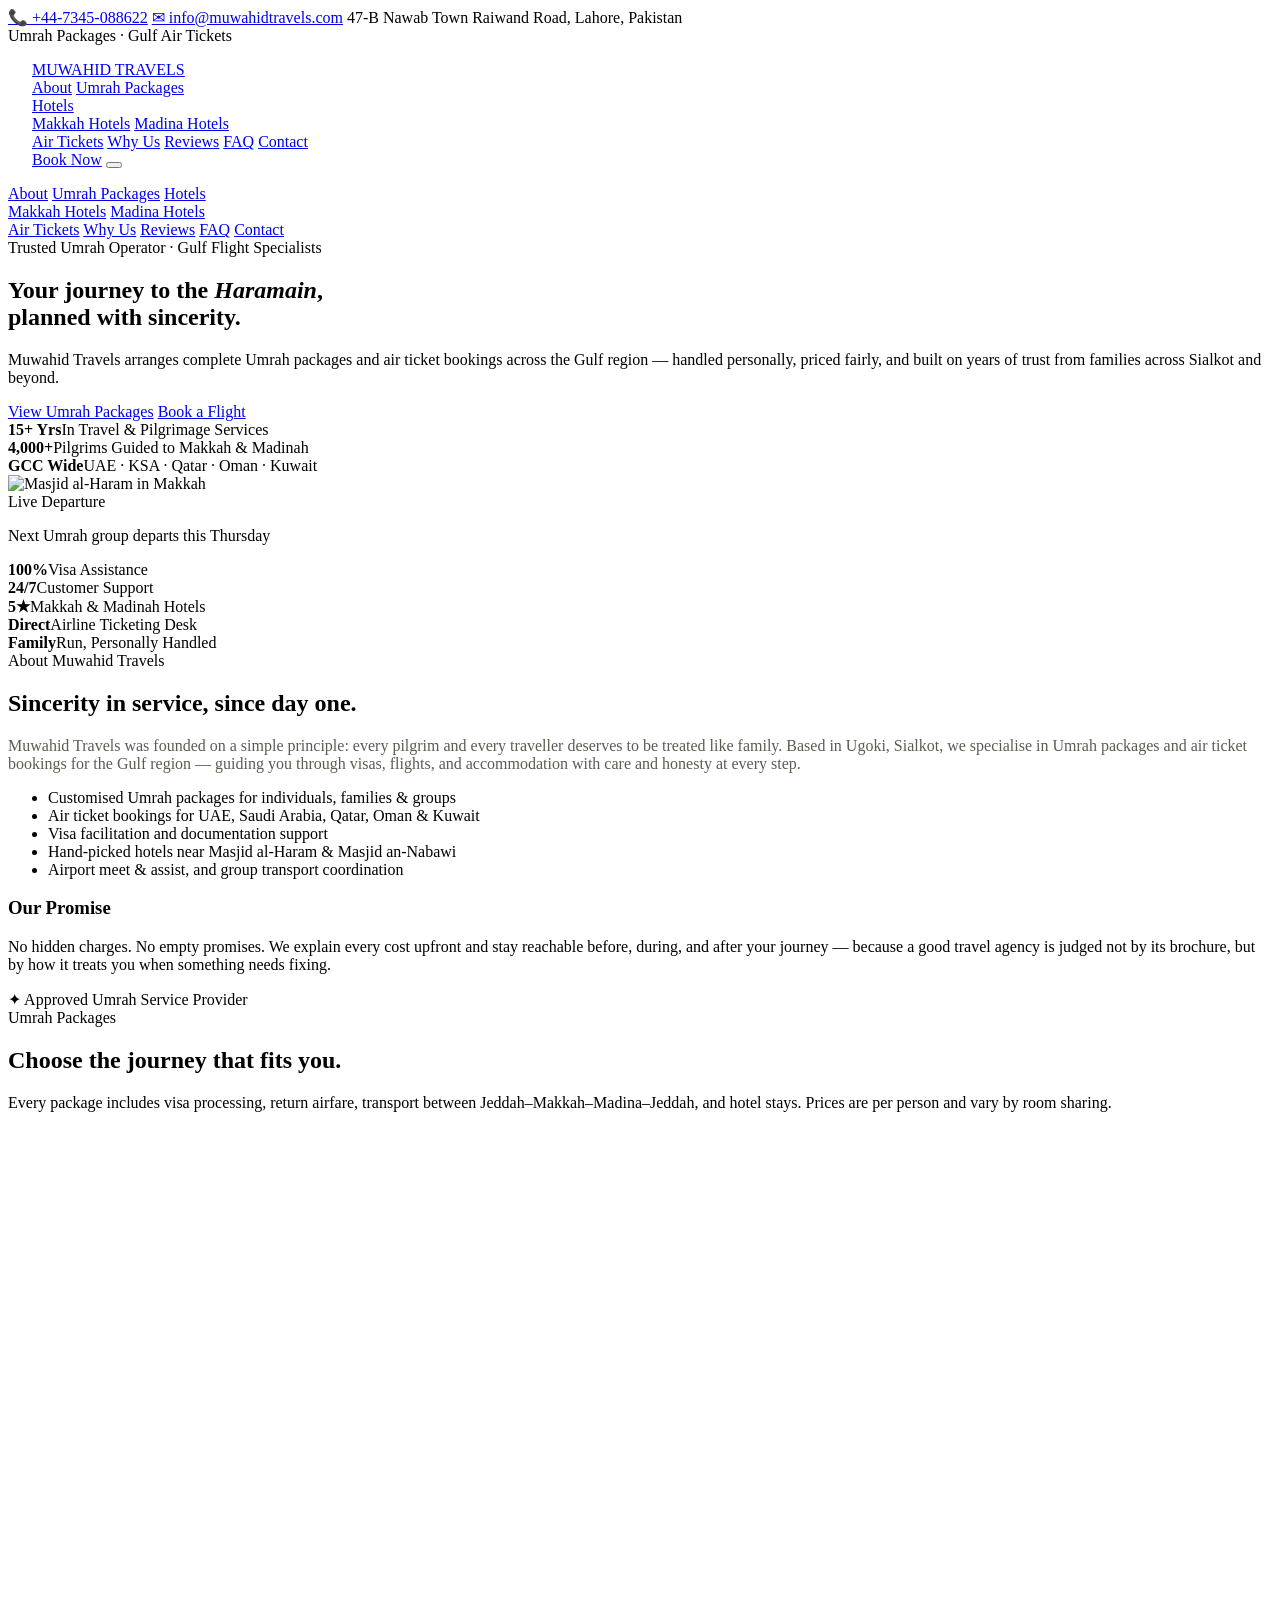
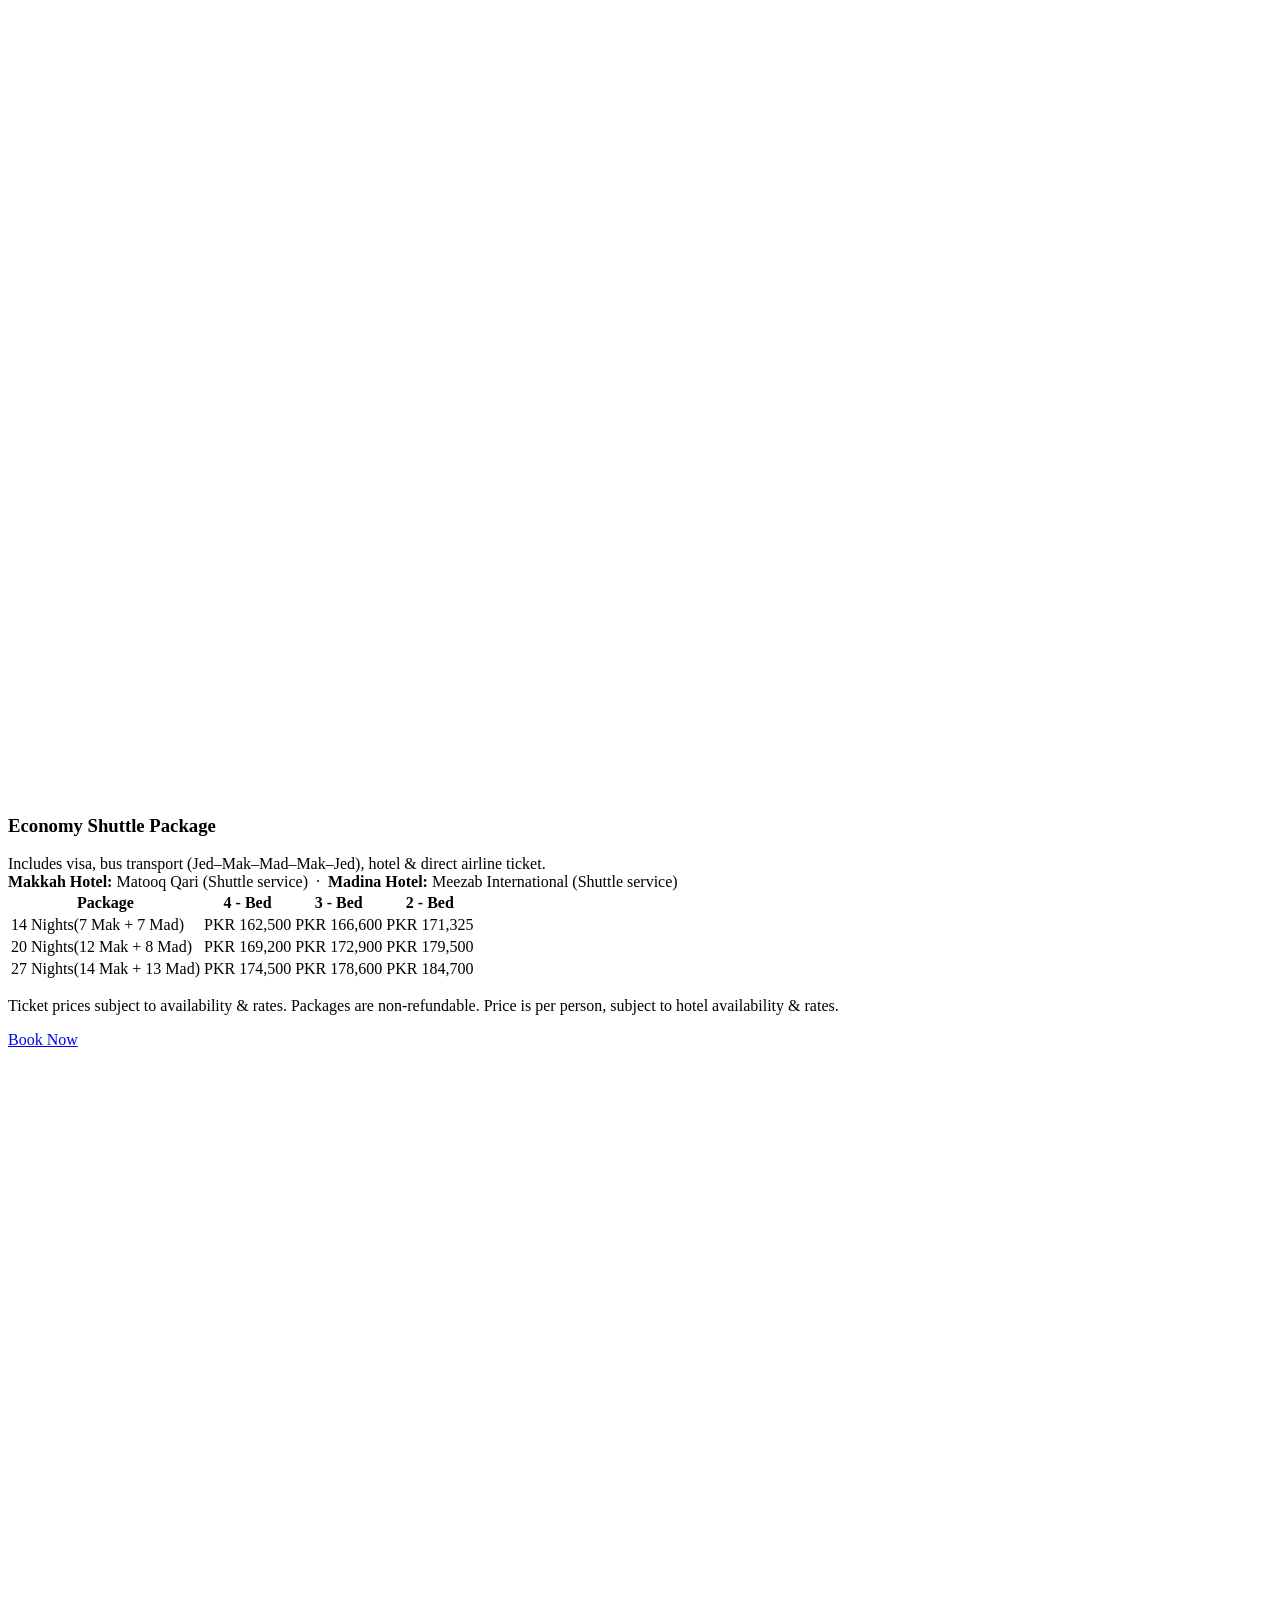
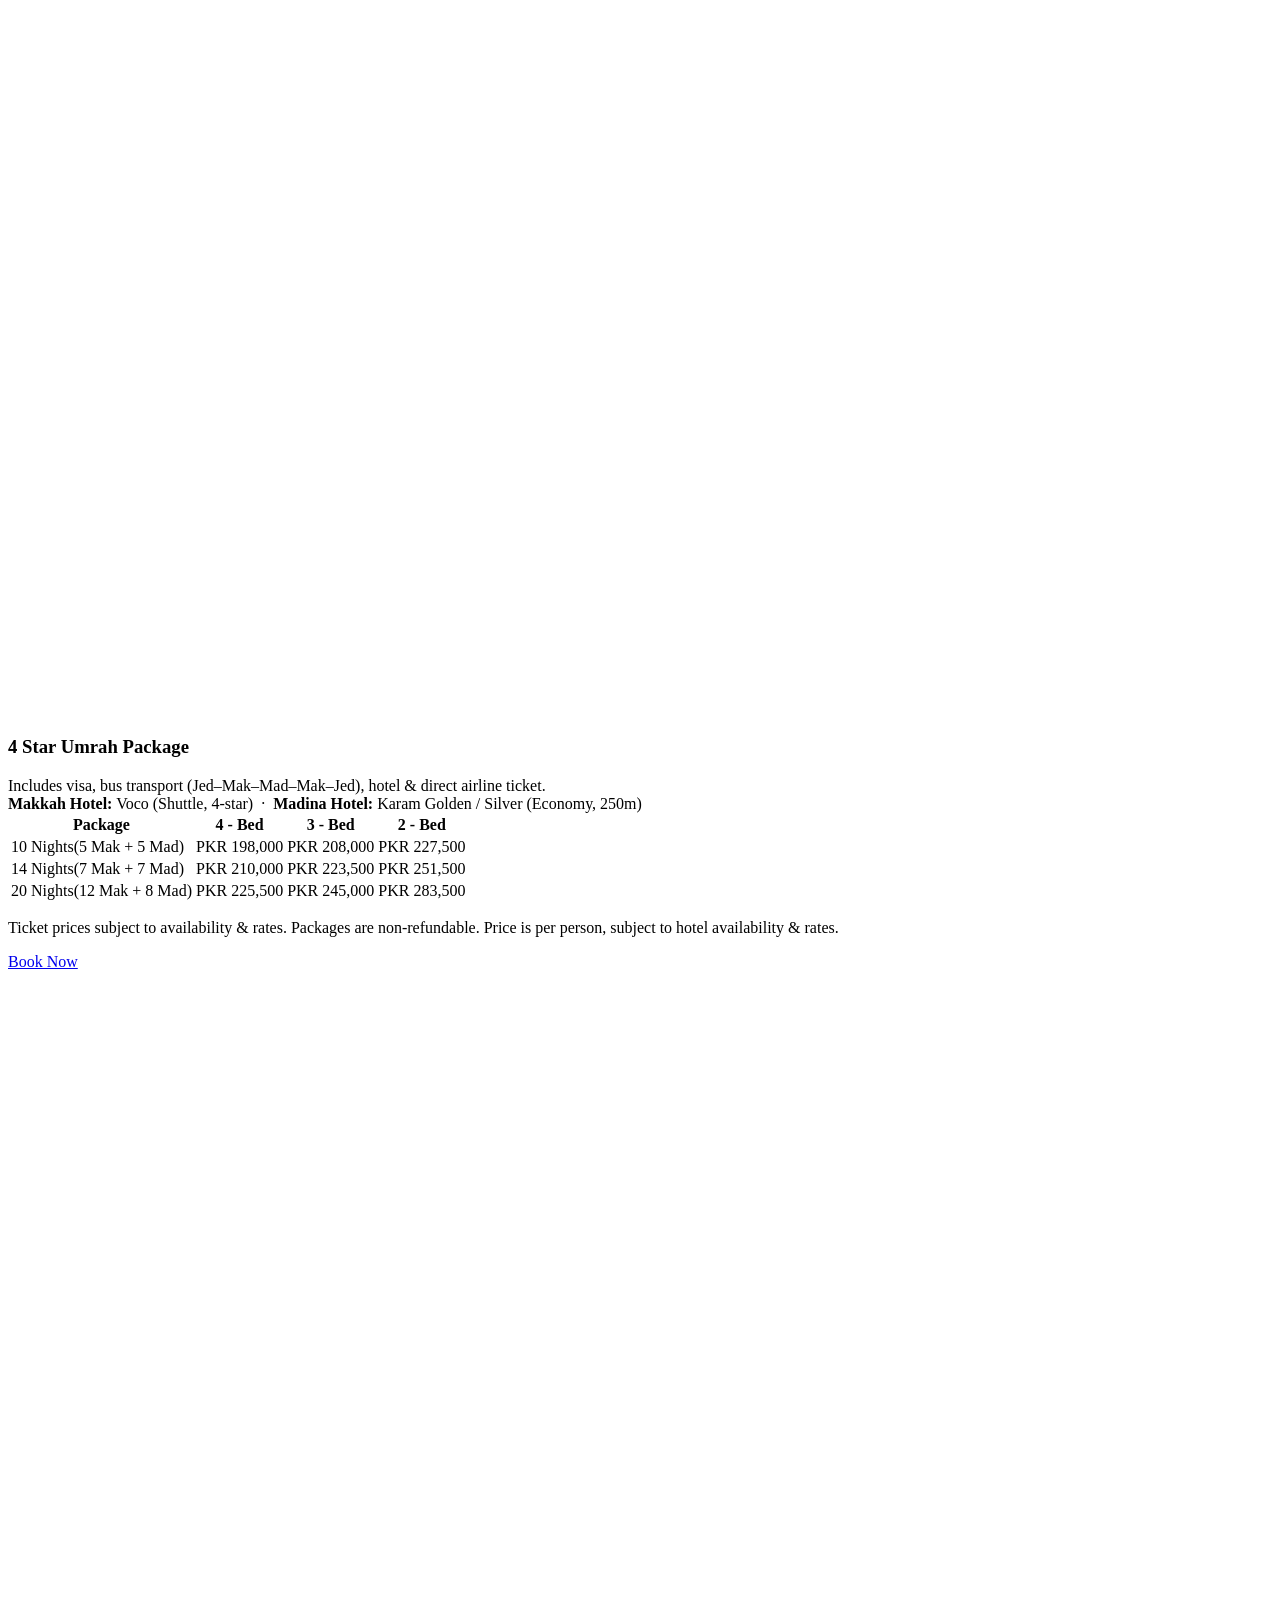
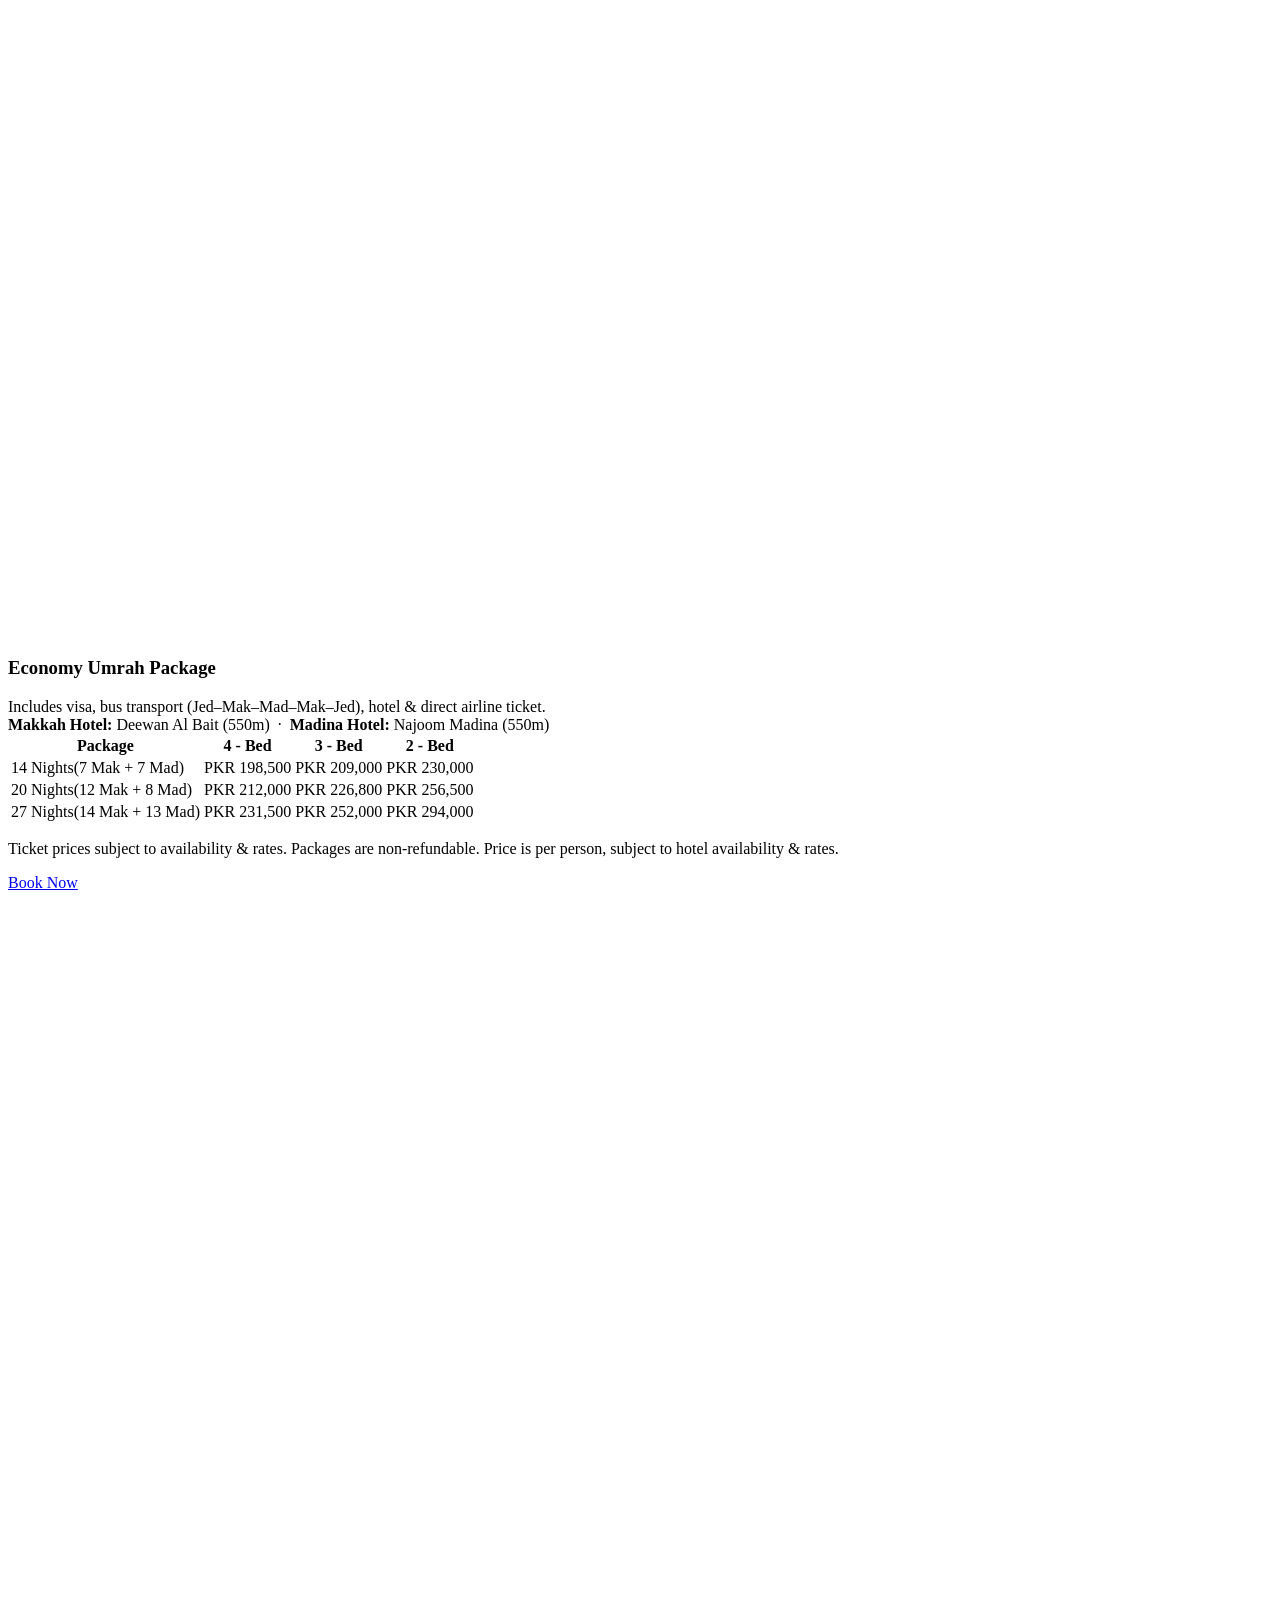
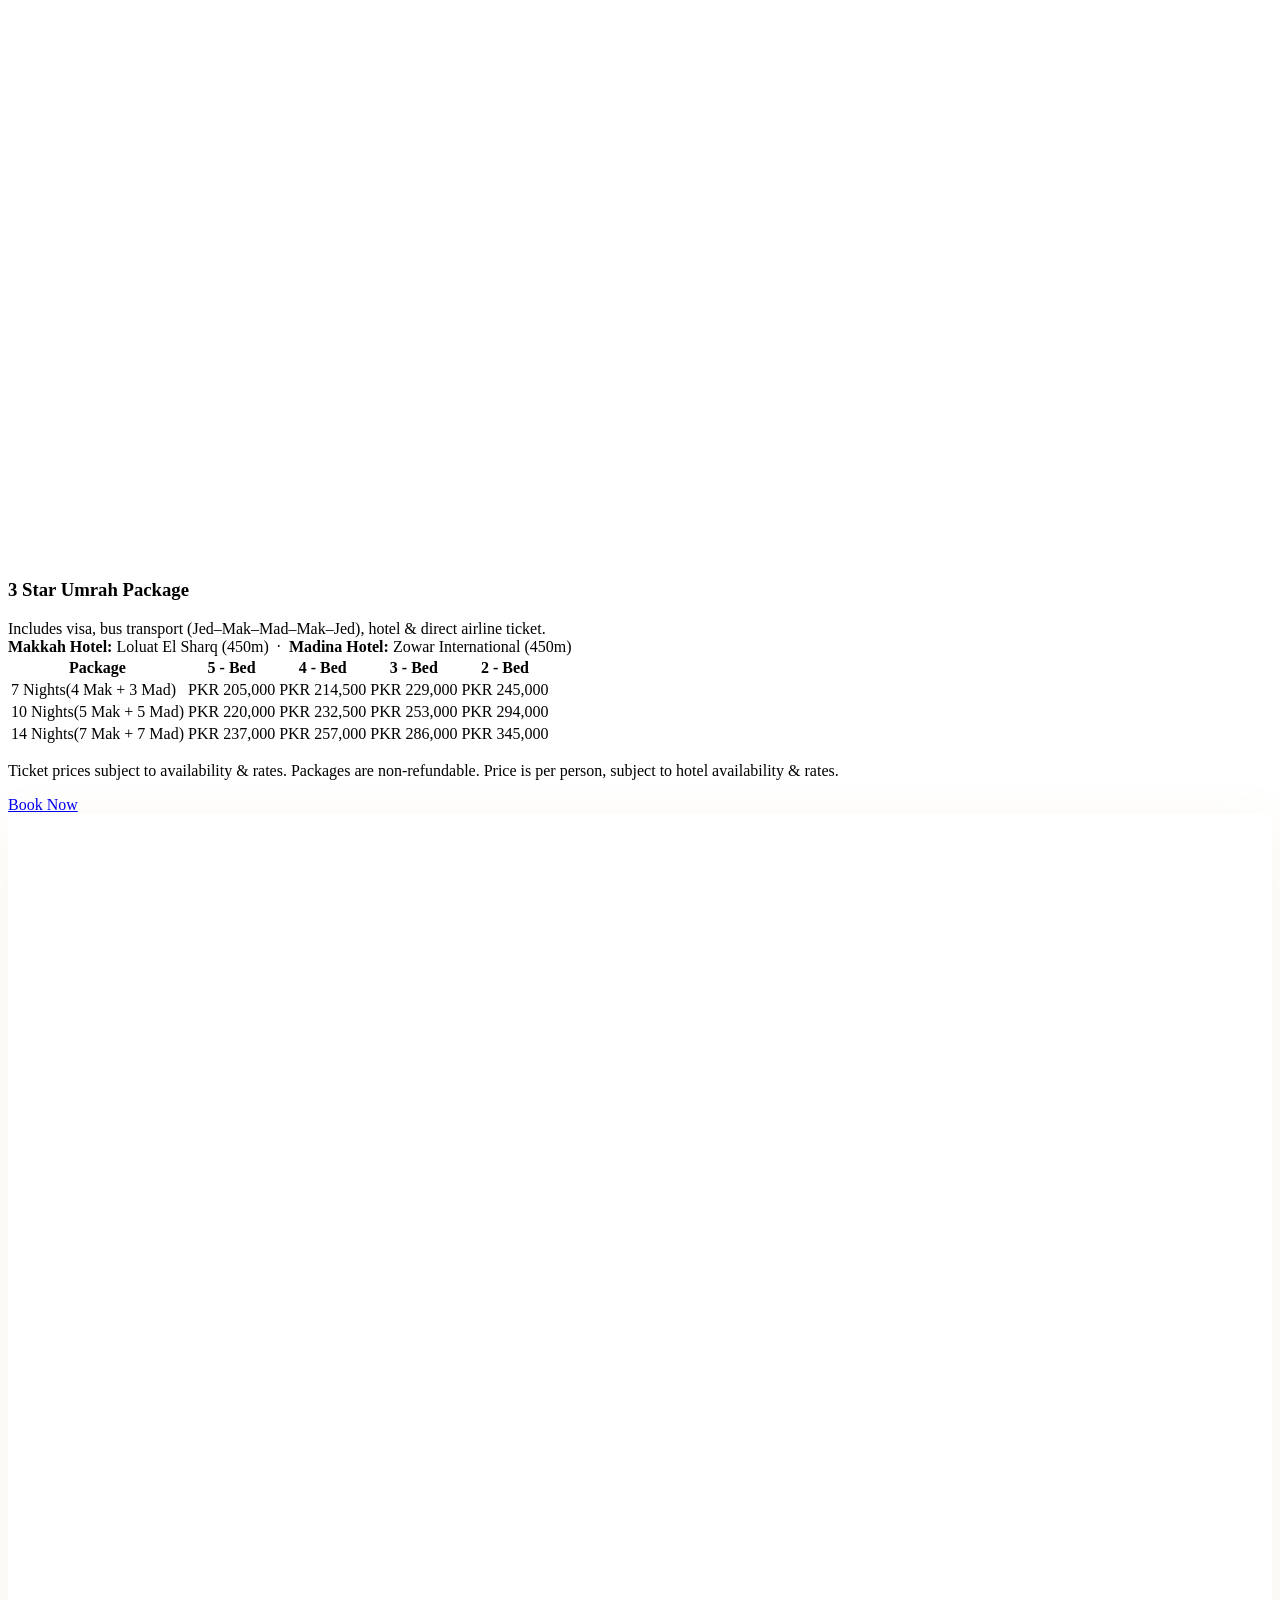
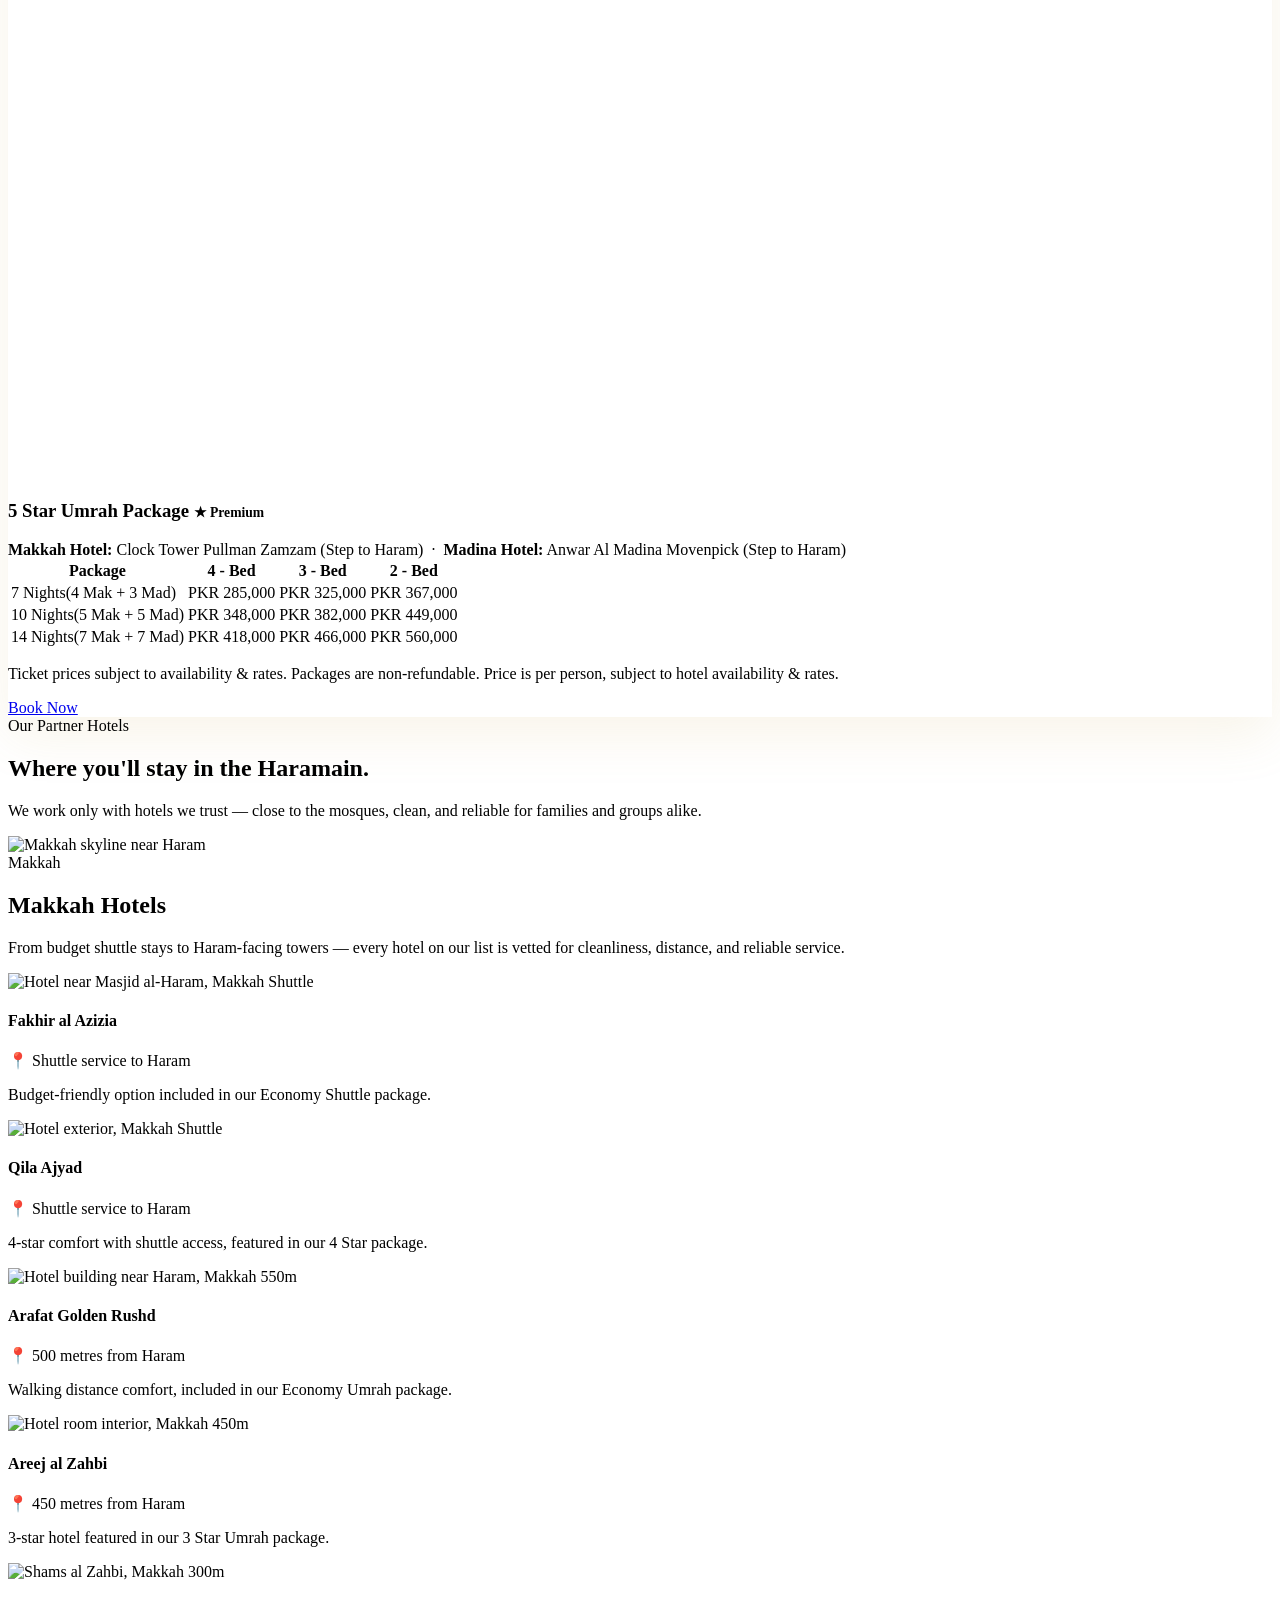
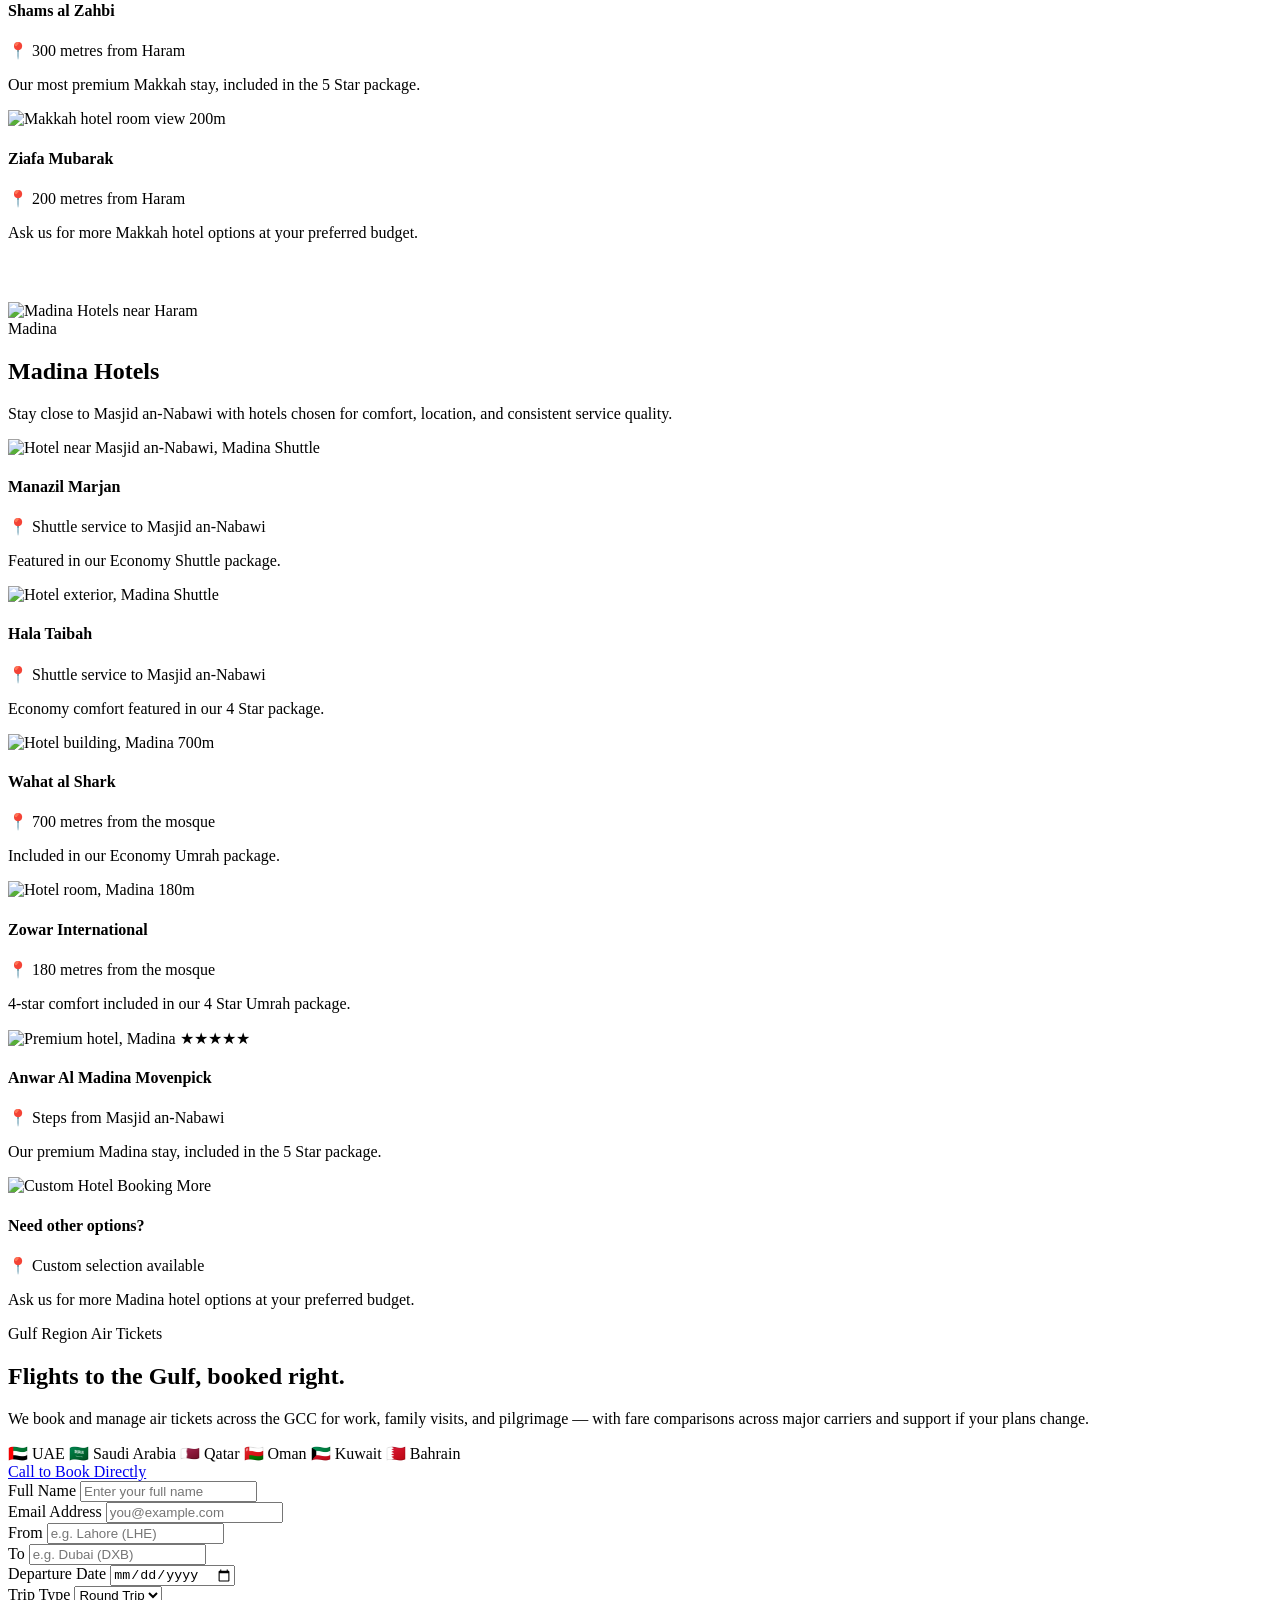
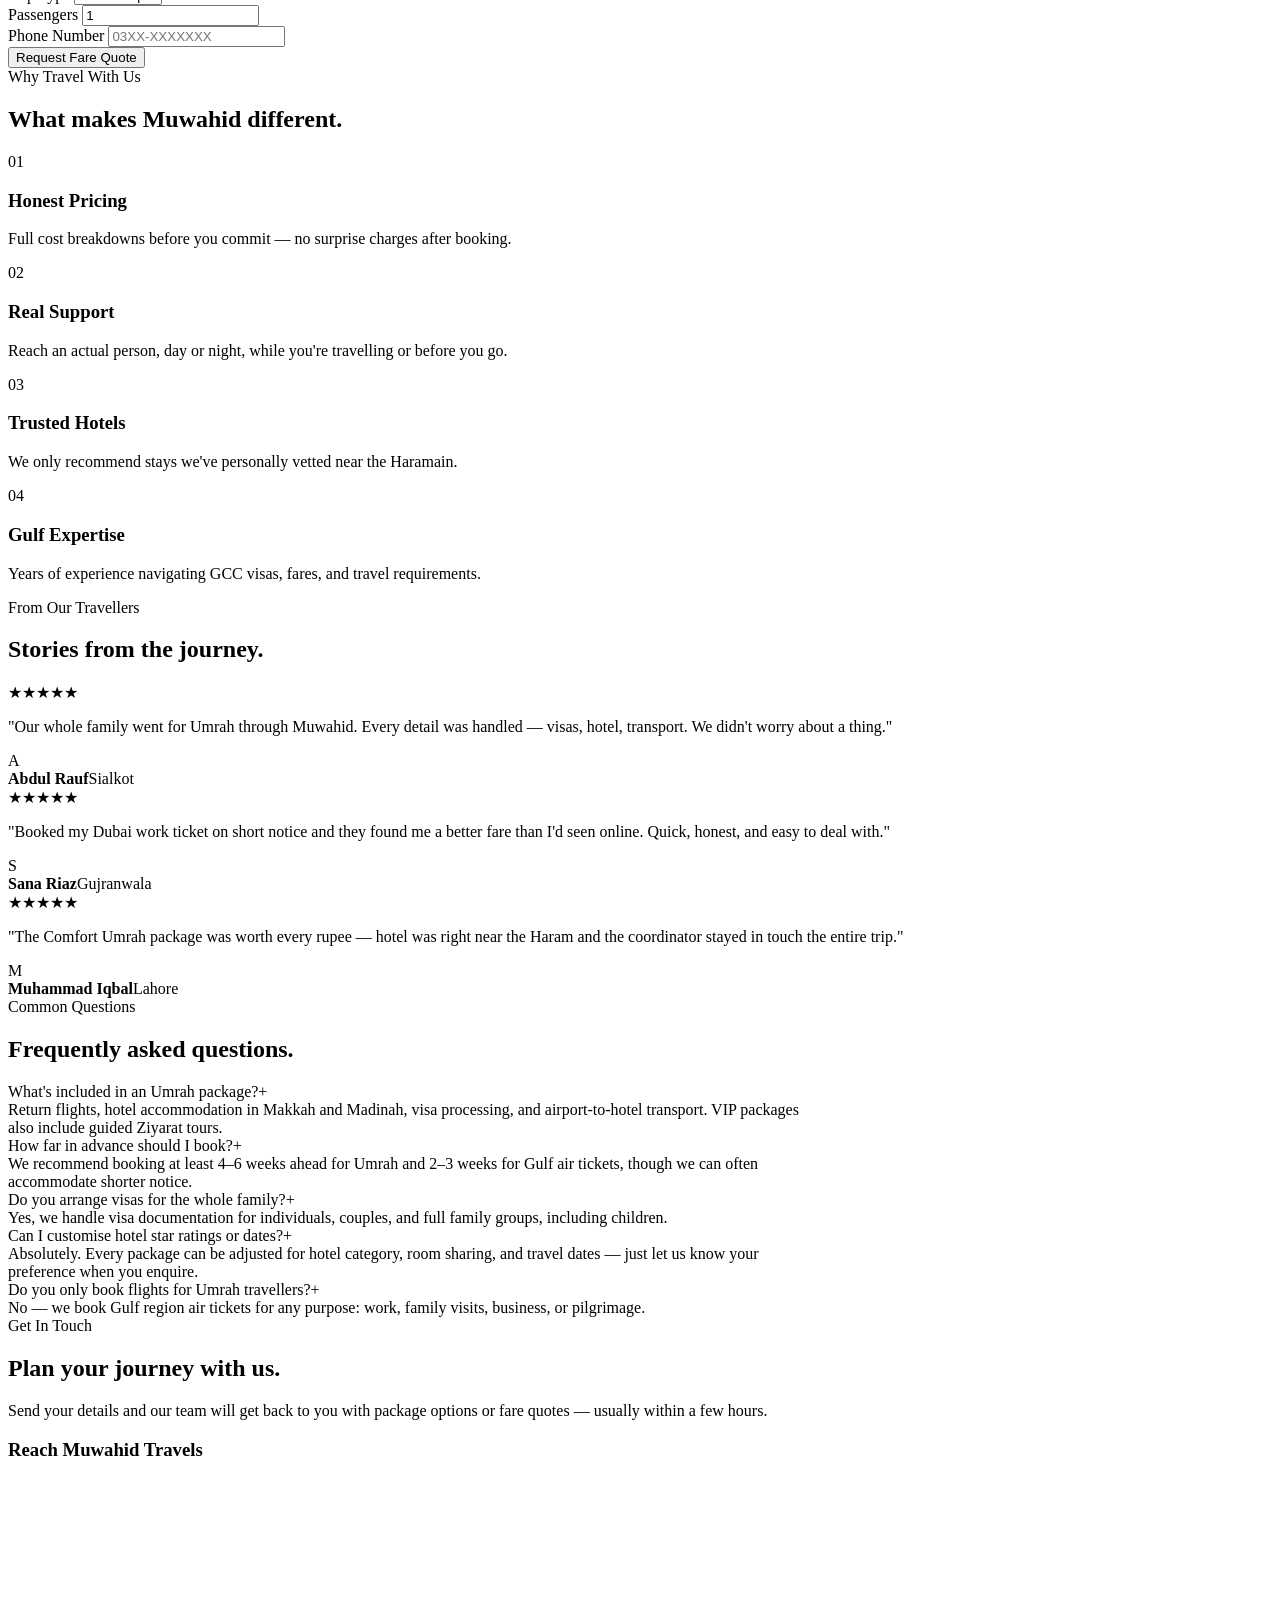
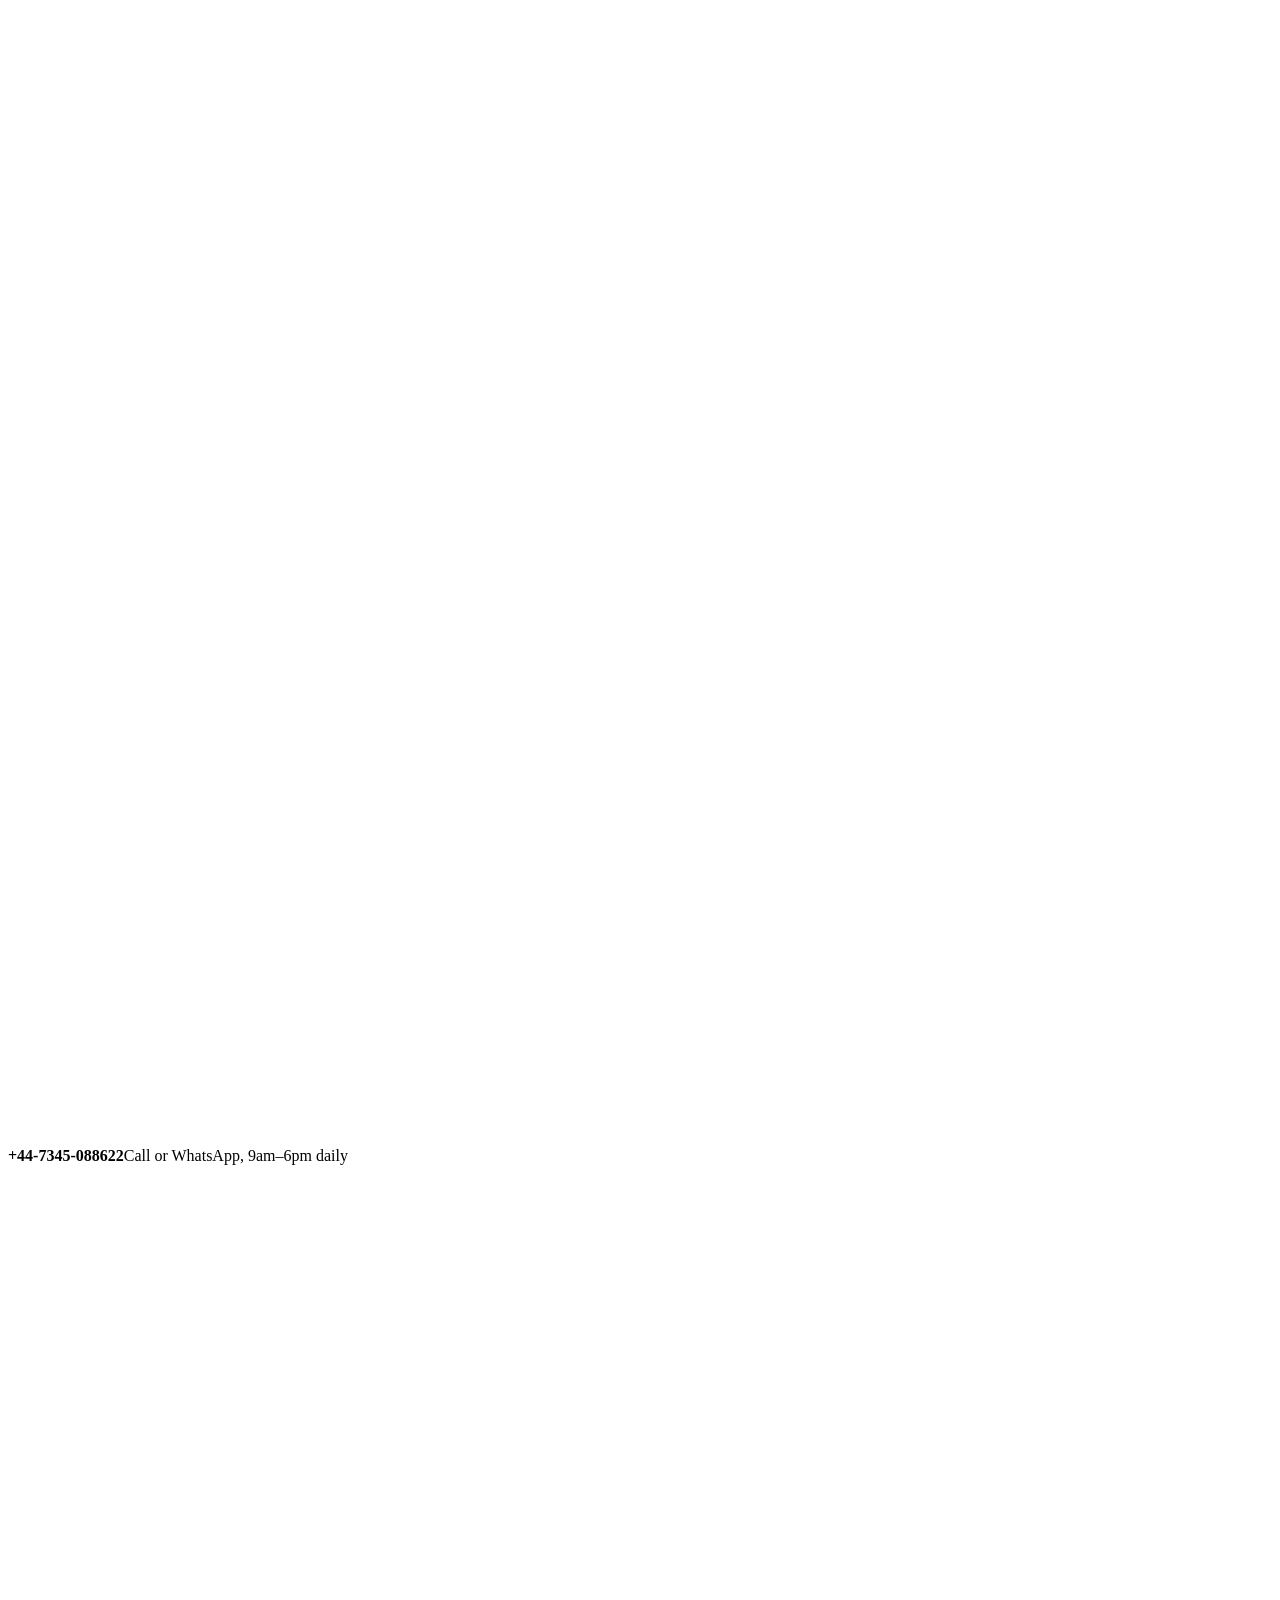
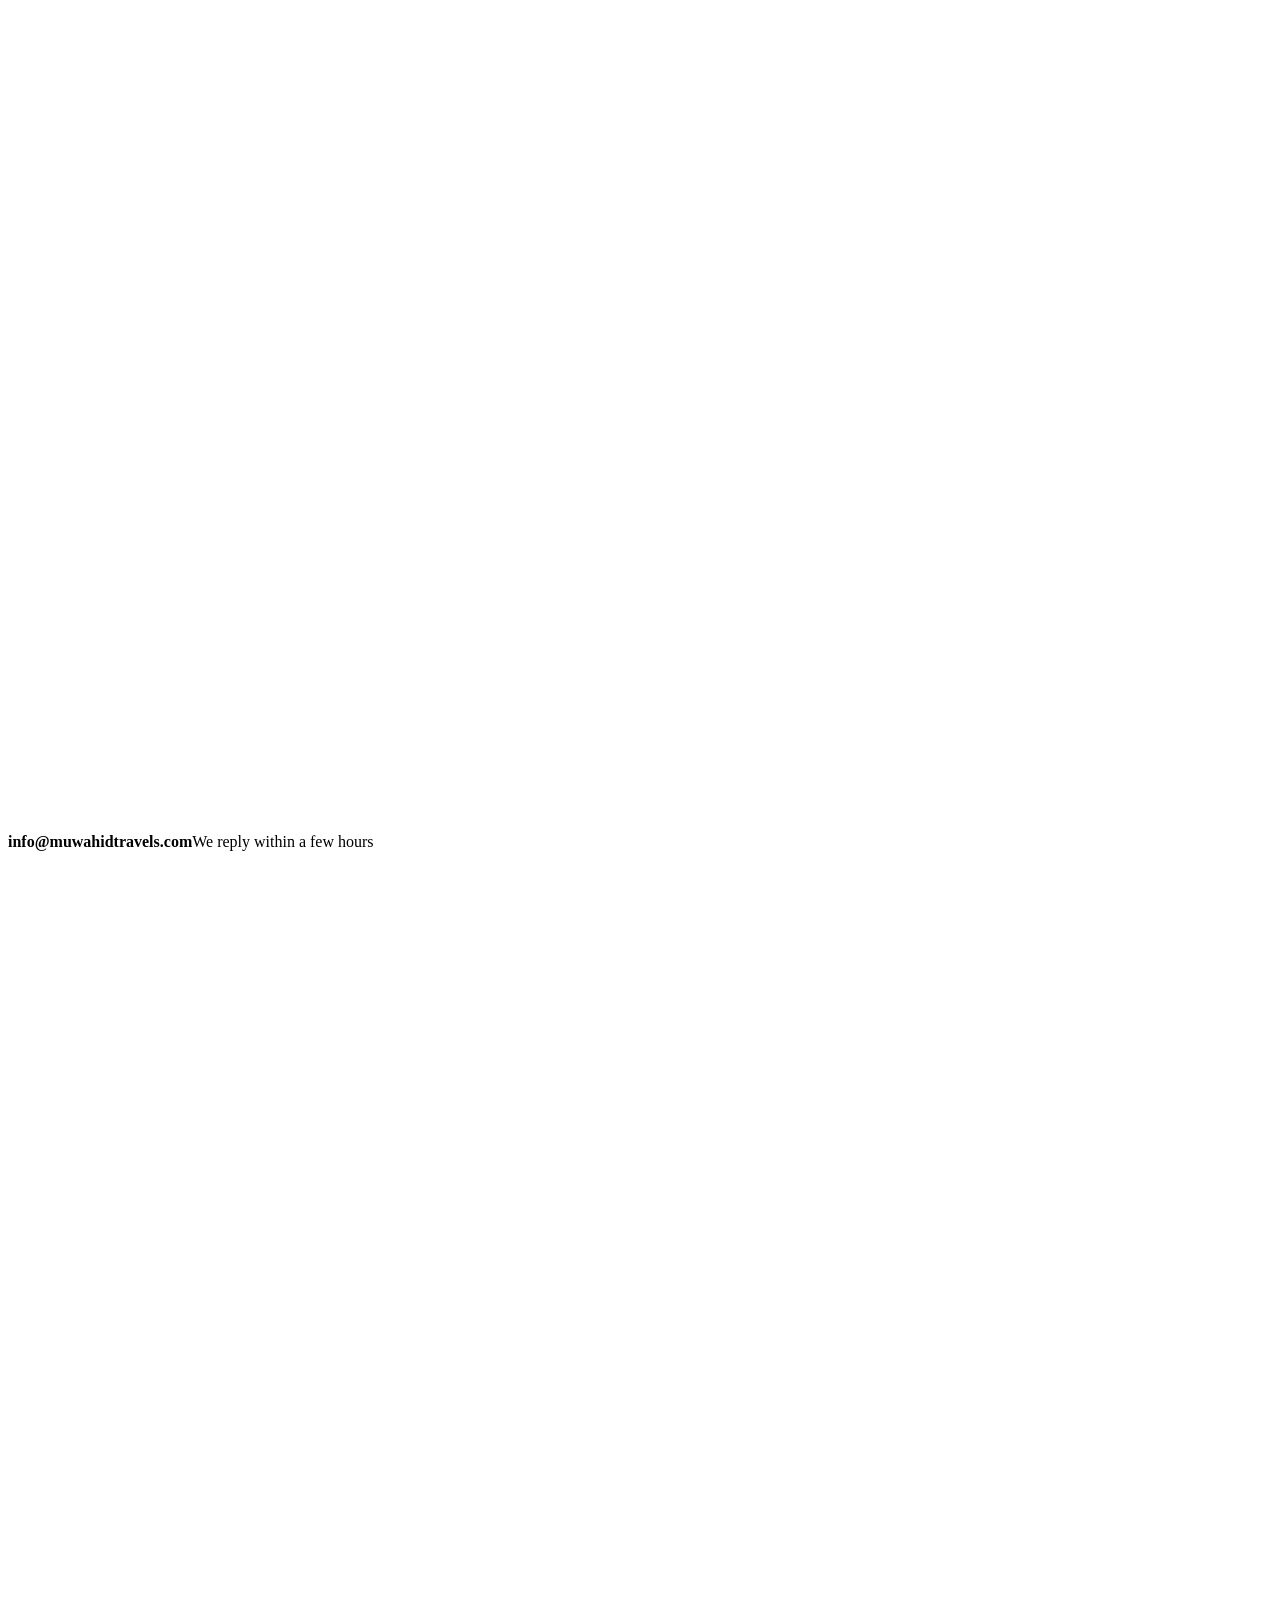
==== index.html @ 4012f439 "Add files via upload" ====
<!DOCTYPE html>
<html lang="en">
<head>
<meta charset="UTF-8">
<meta name="viewport" content="width=device-width, initial-scale=1.0">
<title>Muwahid Travels — Umrah Packages & Gulf Air Tickets</title>
<meta name="description" content="Muwahid Travels — trusted Umrah packages, Hajj guidance, and air ticket bookings for the Gulf region. Based in Sialkot, Pakistan.">
<link rel="preconnect" href="https://fonts.googleapis.com">
<link rel="preconnect" href="https://fonts.gstatic.com" crossorigin>
<link href="https://fonts.googleapis.com/css2?family=Cormorant+Garamond:ital,wght@0,500;0,600;0,700;1,500&family=Inter:wght@400;500;600;700;800&display=swap" rel="stylesheet">
<link rel="stylesheet" href="css/style.css">
</head>
<body>

<!-- TOP BAR -->
<div class="topbar">
  <div class="wrap">
    <div class="topbar-links">
      <a href="tel:+447345088622">📞 +44‑7345‑088622</a>
      <a href="mailto:info@muwahidtravels.com">✉ info@muwahidtravels.com</a>
      <span>47-B Nawab Town Raiwand Road, Lahore, Pakistan</span>
    </div>
    <div class="topbar-links">
      <span>Umrah Packages · Gulf Air Tickets</span>
    </div>
  </div>
</div>

<!-- NAV -->
<header class="main-nav">
  <div class="nav-inner wrap" style="padding:16px 24px;">
    <a href="#" class="logo">
      <span class="mark">MUWAHID <span>TRAVELS</span></span>
    </a>
    <nav class="links">
      <a href="#about">About</a>
      <a href="#packages">Umrah Packages</a>
      <div class="nav-item has-drop">
        <a href="#hotels">Hotels</a>
        <div class="dropdown">
          <a href="#makkah-hotels">Makkah Hotels</a>
          <a href="#madina-hotels">Madina Hotels</a>
        </div>
      </div>
      <a href="#flights">Air Tickets</a>
      <a href="#why">Why Us</a>
      <a href="#testimonials">Reviews</a>
      <a href="#faq">FAQ</a>
      <a href="#contact">Contact</a>
    </nav>
    <div class="nav-cta">
      <a href="#contact" class="btn btn-gold">Book Now</a>
      <button class="burger" id="burgerBtn" aria-label="Open menu">
        <span></span><span></span><span></span>
      </button>
    </div>
  </div>
  <div class="mobile-menu" id="mobileMenu">
    <a href="#about">About</a>
    <a href="#packages">Umrah Packages</a>
    <a href="#hotels">Hotels</a>
    <div class="mobile-submenu">
      <a href="#makkah-hotels">Makkah Hotels</a>
      <a href="#madina-hotels">Madina Hotels</a>
    </div>
    <a href="#flights">Air Tickets</a>
    <a href="#why">Why Us</a>
    <a href="#testimonials">Reviews</a>
    <a href="#faq">FAQ</a>
    <a href="#contact">Contact</a>
  </div>
</header>
<!-- HERO -->
<section class="hero">
  <div class="wrap hero-grid">
    <div>
      <div class="eyebrow">Trusted Umrah Operator · Gulf Flight Specialists</div>
      <h1>Your journey to the <em>Haramain</em>,<br>planned with sincerity.</h1>
      <p class="lead">Muwahid Travels arranges complete Umrah packages and air ticket bookings across the Gulf region —
        handled personally, priced fairly, and built on years of trust from families across Sialkot and beyond.</p>
      <div class="hero-ctas">
        <a href="#packages" class="btn btn-gold">View Umrah Packages</a>
        <a href="#flights" class="btn btn-outline">Book a Flight</a>
      </div>
      <div class="hero-stats">
        <div><b>15+ Yrs</b><span>In Travel & Pilgrimage Services</span></div>
        <div><b>4,000+</b><span>Pilgrims Guided to Makkah & Madinah</span></div>
        <div><b>GCC Wide</b><span>UAE · KSA · Qatar · Oman · Kuwait</span></div>
      </div>
    </div>
    <div class="arch-frame">
      <img src="https://i.pinimg.com/736x/b0/d7/b0/b0d7b0ae63e38e7570736267d782fa38.jpg?q=80&w=900&auto=format&fit=crop"
        alt="Masjid al-Haram in Makkah">
      <div class="arch-badge">
        <div class="eyebrow">Live Departure</div>
        <p>Next Umrah group departs this Thursday</p>
      </div>
    </div>
  </div>
</section>
<!-- TRUST STRIP -->
<div class="trust-strip">
  <div class="wrap">
    <div class="item"><b>100%</b><span>Visa Assistance</span></div>
    <div class="item"><b>24/7</b><span>Customer Support</span></div>
    <div class="item"><b>5★</b><span>Makkah & Madinah Hotels</span></div>
    <div class="item"><b>Direct</b><span>Airline Ticketing Desk</span></div>
    <div class="item"><b>Family</b><span>Run, Personally Handled</span></div>
  </div>
</div>


<!-- ABOUT -->
<section id="about">
  <div class="wrap about-grid">
    <div>
      <div class="eyebrow">About Muwahid Travels</div>
      <h2>Sincerity in service, since day one.</h2>
      <p style="margin-top:16px;color:#5c5c52;">Muwahid Travels was founded on a simple principle: every pilgrim and every traveller deserves to be treated like family. Based in Ugoki, Sialkot, we specialise in Umrah packages and air ticket bookings for the Gulf region — guiding you through visas, flights, and accommodation with care and honesty at every step.</p>
      <ul class="about-list">
        <li>Customised Umrah packages for individuals, families & groups</li>
        <li>Air ticket bookings for UAE, Saudi Arabia, Qatar, Oman & Kuwait</li>
        <li>Visa facilitation and documentation support</li>
        <li>Hand-picked hotels near Masjid al-Haram & Masjid an-Nabawi</li>
        <li>Airport meet & assist, and group transport coordination</li>
      </ul>
    </div>
    <div class="about-card">
      <h3>Our Promise</h3>
      <p>No hidden charges. No empty promises. We explain every cost upfront and stay reachable before, during, and after your journey — because a good travel agency is judged not by its brochure, but by how it treats you when something needs fixing.</p>
      <div class="license-tag">✦ Approved Umrah Service Provider</div>
    </div>
  </div>
</section>


<!-- PACKAGES -->
<section id="packages" class="section-alt">
  <div class="wrap">
    <div class="section-head">
      <div class="eyebrow">Umrah Packages</div>
      <h2>Choose the journey that fits you.</h2>
      <p>Every package includes visa processing, return airfare, transport between Jeddah–Makkah–Madina–Jeddah, and hotel stays. Prices are per person and vary by room sharing.</p>
    </div>

    <!-- Package 1 -->
    <div class="pkg-table-card">
      <div class="pkg-table-head">
        <div class="arch-icon"><svg viewBox="0 0 24 24" fill="none" stroke-width="1.6"><path d="M4 21V10a8 8 0 0116 0v11"/><path d="M4 21h16"/></svg></div>
        <div>
          <h3>Economy Shuttle Package</h3>
          <div class="hotel-line">Includes visa, bus transport (Jed–Mak–Mad–Mak–Jed), hotel & direct airline ticket.<br>
          <b>Makkah Hotel:</b> Matooq Qari (Shuttle service) &nbsp;·&nbsp; <b>Madina Hotel:</b> Meezab International (Shuttle service)</div>
        </div>
      </div>
      <div class="pkg-table-wrap">
        <table class="pkg-table">
          <thead>
            <tr><th>Package</th><th>4 - Bed</th><th>3 - Bed</th><th>2 - Bed</th></tr>
          </thead>
          <tbody>
            <tr><td>14 Nights<span class="nights-sub">(7 Mak + 7 Mad)</span></td><td>PKR 162,500</td><td>PKR 166,600</td><td>PKR 171,325</td></tr>
            <tr><td>20 Nights<span class="nights-sub">(12 Mak + 8 Mad)</span></td><td>PKR 169,200</td><td>PKR 172,900</td><td>PKR 179,500</td></tr>
            <tr><td>27 Nights<span class="nights-sub">(14 Mak + 13 Mad)</span></td><td>PKR 174,500</td><td>PKR 178,600</td><td>PKR 184,700</td></tr>
          </tbody>
        </table>
      </div>
      <div class="pkg-table-foot">
        <p class="note">Ticket prices subject to availability & rates. Packages are non-refundable. Price is per person, subject to hotel availability & rates.</p>
        <a href="#contact" class="btn btn-outline-dark">Book Now</a>
      </div>
    </div>

    <!-- Package 2 -->
    <div class="pkg-table-card">
      <div class="pkg-table-head">
        <div class="arch-icon"><svg viewBox="0 0 24 24" fill="none" stroke-width="1.6"><path d="M4 21V10a8 8 0 0116 0v11"/><path d="M4 21h16"/></svg></div>
        <div>
          <h3>4 Star Umrah Package</h3>
          <div class="hotel-line">Includes visa, bus transport (Jed–Mak–Mad–Mak–Jed), hotel & direct airline ticket.<br>
          <b>Makkah Hotel:</b> Voco (Shuttle, 4-star) &nbsp;·&nbsp; <b>Madina Hotel:</b> Karam Golden / Silver (Economy, 250m)</div>
        </div>
      </div>
      <div class="pkg-table-wrap">
        <table class="pkg-table">
          <thead>
            <tr><th>Package</th><th>4 - Bed</th><th>3 - Bed</th><th>2 - Bed</th></tr>
          </thead>
          <tbody>
            <tr><td>10 Nights<span class="nights-sub">(5 Mak + 5 Mad)</span></td><td>PKR 198,000</td><td>PKR 208,000</td><td>PKR 227,500</td></tr>
            <tr><td>14 Nights<span class="nights-sub">(7 Mak + 7 Mad)</span></td><td>PKR 210,000</td><td>PKR 223,500</td><td>PKR 251,500</td></tr>
            <tr><td>20 Nights<span class="nights-sub">(12 Mak + 8 Mad)</span></td><td>PKR 225,500</td><td>PKR 245,000</td><td>PKR 283,500</td></tr>
          </tbody>
        </table>
      </div>
      <div class="pkg-table-foot">
        <p class="note">Ticket prices subject to availability & rates. Packages are non-refundable. Price is per person, subject to hotel availability & rates.</p>
        <a href="#contact" class="btn btn-outline-dark">Book Now</a>
      </div>
    </div>

    <!-- Package 3 -->
    <div class="pkg-table-card">
      <div class="pkg-table-head">
        <div class="arch-icon"><svg viewBox="0 0 24 24" fill="none" stroke-width="1.6"><path d="M4 21V10a8 8 0 0116 0v11"/><path d="M4 21h16"/></svg></div>
        <div>
          <h3>Economy Umrah Package</h3>
          <div class="hotel-line">Includes visa, bus transport (Jed–Mak–Mad–Mak–Jed), hotel & direct airline ticket.<br>
          <b>Makkah Hotel:</b> Deewan Al Bait (550m) &nbsp;·&nbsp; <b>Madina Hotel:</b> Najoom Madina (550m)</div>
        </div>
      </div>
      <div class="pkg-table-wrap">
        <table class="pkg-table">
          <thead>
            <tr><th>Package</th><th>4 - Bed</th><th>3 - Bed</th><th>2 - Bed</th></tr>
          </thead>
          <tbody>
            <tr><td>14 Nights<span class="nights-sub">(7 Mak + 7 Mad)</span></td><td>PKR 198,500</td><td>PKR 209,000</td><td>PKR 230,000</td></tr>
            <tr><td>20 Nights<span class="nights-sub">(12 Mak + 8 Mad)</span></td><td>PKR 212,000</td><td>PKR 226,800</td><td>PKR 256,500</td></tr>
            <tr><td>27 Nights<span class="nights-sub">(14 Mak + 13 Mad)</span></td><td>PKR 231,500</td><td>PKR 252,000</td><td>PKR 294,000</td></tr>
          </tbody>
        </table>
      </div>
      <div class="pkg-table-foot">
        <p class="note">Ticket prices subject to availability & rates. Packages are non-refundable. Price is per person, subject to hotel availability & rates.</p>
        <a href="#contact" class="btn btn-outline-dark">Book Now</a>
      </div>
    </div>

    <!-- Package 4 -->
    <div class="pkg-table-card">
      <div class="pkg-table-head">
        <div class="arch-icon"><svg viewBox="0 0 24 24" fill="none" stroke-width="1.6"><path d="M4 21V10a8 8 0 0116 0v11"/><path d="M4 21h16"/></svg></div>
        <div>
          <h3>3 Star Umrah Package</h3>
          <div class="hotel-line">Includes visa, bus transport (Jed–Mak–Mad–Mak–Jed), hotel & direct airline ticket.<br>
          <b>Makkah Hotel:</b> Loluat El Sharq (450m) &nbsp;·&nbsp; <b>Madina Hotel:</b> Zowar International (450m)</div>
        </div>
      </div>
      <div class="pkg-table-wrap">
        <table class="pkg-table">
          <thead>
            <tr><th>Package</th><th>5 - Bed</th><th>4 - Bed</th><th>3 - Bed</th><th>2 - Bed</th></tr>
          </thead>
          <tbody>
            <tr><td>7 Nights<span class="nights-sub">(4 Mak + 3 Mad)</span></td><td>PKR 205,000</td><td>PKR 214,500</td><td>PKR 229,000</td><td>PKR 245,000</td></tr>
            <tr><td>10 Nights<span class="nights-sub">(5 Mak + 5 Mad)</span></td><td>PKR 220,000</td><td>PKR 232,500</td><td>PKR 253,000</td><td>PKR 294,000</td></tr>
            <tr><td>14 Nights<span class="nights-sub">(7 Mak + 7 Mad)</span></td><td>PKR 237,000</td><td>PKR 257,000</td><td>PKR 286,000</td><td>PKR 345,000</td></tr>
          </tbody>
        </table>
      </div>
      <div class="pkg-table-foot">
        <p class="note">Ticket prices subject to availability & rates. Packages are non-refundable. Price is per person, subject to hotel availability & rates.</p>
        <a href="#contact" class="btn btn-outline-dark">Book Now</a>
      </div>
    </div>

    <!-- Package 5 -->
    <div class="pkg-table-card" style="border-color:var(--gold); box-shadow:0 18px 50px rgba(201,162,75,0.12);">
      <div class="pkg-table-head">
        <div class="arch-icon" style="background:linear-gradient(160deg, var(--gold-soft), var(--gold));"><svg viewBox="0 0 24 24" fill="none" stroke-width="1.6" stroke="var(--ink)"><path d="M4 21V10a8 8 0 0116 0v11"/><path d="M4 21h16"/></svg></div>
        <div>
          <h3>5 Star Umrah Package <span style="color:var(--gold);font-size:0.85rem;">★ Premium</span></h3>
          <div class="hotel-line"><b>Makkah Hotel:</b> Clock Tower Pullman Zamzam (Step to Haram) &nbsp;·&nbsp; <b>Madina Hotel:</b> Anwar Al Madina Movenpick (Step to Haram)</div>
        </div>
      </div>
      <div class="pkg-table-wrap">
        <table class="pkg-table">
          <thead>
            <tr><th>Package</th><th>4 - Bed</th><th>3 - Bed</th><th>2 - Bed</th></tr>
          </thead>
          <tbody>
            <tr><td>7 Nights<span class="nights-sub">(4 Mak + 3 Mad)</span></td><td>PKR 285,000</td><td>PKR 325,000</td><td>PKR 367,000</td></tr>
            <tr><td>10 Nights<span class="nights-sub">(5 Mak + 5 Mad)</span></td><td>PKR 348,000</td><td>PKR 382,000</td><td>PKR 449,000</td></tr>
            <tr><td>14 Nights<span class="nights-sub">(7 Mak + 7 Mad)</span></td><td>PKR 418,000</td><td>PKR 466,000</td><td>PKR 560,000</td></tr>
          </tbody>
        </table>
      </div>
      <div class="pkg-table-foot">
        <p class="note">Ticket prices subject to availability & rates. Packages are non-refundable. Price is per person, subject to hotel availability & rates.</p>
        <a href="#contact" class="btn btn-gold">Book Now</a>
      </div>
    </div>

  </div>
</section>


<!-- HOTELS -->
<section id="hotels">
  <div class="wrap">
    <div class="section-head">
      <div class="eyebrow">Our Partner Hotels</div>
      <h2>Where you'll stay in the Haramain.</h2>
      <p>We work only with hotels we trust — close to the mosques, clean, and reliable for families and groups alike.
      </p>
    </div>

    <!-- MAKKAH HOTELS -->
    <div id="makkah-hotels">
      <div class="hotel-banner">
        <img
          src="https://images.unsplash.com/photo-1704104501136-8f35402af395?s=1024x1024&w=gi&k=20&c=IFkAY6PCIuOGqcsxANx4HYyUhl4MYjW9_Gxp0pYwn1U=?q=80&w=1400&auto=format&fit=crop"
          alt="Makkah skyline near Haram">
        <div class="hotel-banner-content">
          <div class="eyebrow">Makkah</div>
          <h2>Makkah Hotels</h2>
          <p>From budget shuttle stays to Haram-facing towers — every hotel on our list is vetted for cleanliness,
            distance, and reliable service.</p>
        </div>
      </div>
      <div class="hotel-grid" style="margin-bottom:60px;">
        <div class="hotel-card">
          <div class="img-wrap">
            <img src="https://images.pexels.com/photos/35155198/pexels-photo-35155198.jpeg"
              alt="Hotel near Masjid al-Haram, Makkah">
            <span class="stars-badge">Shuttle</span>
          </div>
          <div class="body">
            <h4>Fakhir al Azizia</h4>
            <div class="dist">📍 Shuttle service to Haram</div>
            <p>Budget-friendly option included in our Economy Shuttle package.</p>
          </div>
        </div>
        <div class="hotel-card">
          <div class="img-wrap">
            <img src="https://images.pexels.com/photos/32021575/pexels-photo-32021575.jpeg"
              alt="Hotel exterior, Makkah">
            <span class="stars-badge">Shuttle</span>
          </div>
          <div class="body">
            <h4>Qila Ajyad</h4>
            <div class="dist">📍 Shuttle service to Haram</div>
            <p>4-star comfort with shuttle access, featured in our 4 Star package.</p>
          </div>
        </div>
        <div class="hotel-card">
          <div class="img-wrap">
            <!--src="https://media.gettyimages.com/id/1161228692/photo/saudi-religion-islam-hajj-economy-luxury.jpg?q=80&w=700&auto=format&fit=crop"
              -->
            <img
              src="https://al-olyan-golden-hotel.hotels-mecca.com/data/Pics/OriginalPhoto/7859/785908/785908683/al-olyan-golden-hotel-mecca-pic-20.JPEG"
              alt="Hotel building near Haram, Makkah">
            <span class="stars-badge">550m</span>
          </div>
          <div class="body">
            <h4>Arafat Golden Rushd</h4>
            <div class="dist">📍 500 metres from Haram</div>
            <p>Walking distance comfort, included in our Economy Umrah package.</p>
          </div>
        </div>
        <div class="hotel-card">
          <div class="img-wrap">
            <img
              src="https://tse4.mm.bing.net/th/id/OIP.UocfbYn1RVXxPsK0TXBO7AHaJ4?cb=thfvnextfalcon2&pid=ImgDet&w=474&h=632&rs=1&o=7&rm=3"
              alt="Hotel room interior, Makkah">
            <span class="stars-badge">450m</span>
          </div>
          <div class="body">
            <h4>Areej al Zahbi</h4>
            <div class="dist">📍 450 metres from Haram</div>
            <p>3-star hotel featured in our 3 Star Umrah package.</p>
          </div>
        </div>
        <div class="hotel-card">
          <div class="img-wrap">
            <img
              src="https://tse1.mm.bing.net/th/id/OIP.6kKSkFqNb0YhH_iv7BFbKgHaJ4?cb=thfvnextfalcon2&rs=1&pid=ImgDetMain&o=7&rm=3"
              alt="Shams al Zahbi, Makkah">
            <span class="stars-badge">300m</span>
          </div>
          <div class="body">
            <h4>Shams al Zahbi</h4>
            <div class="dist">📍 300 metres from Haram</div>
            <p>Our most premium Makkah stay, included in the 5 Star package.</p>
          </div>
        </div>
        <div class="hotel-card">
          <div class="img-wrap">
            <img src="https://ak-d.tripcdn.com/images/0580712000cye2n0mB152_R_960_660_R5_D.jpg"
              alt="Makkah hotel room view">
            <span class="stars-badge">200m</span>
          </div>
          <div class="body">
            <h4>Ziafa Mubarak</h4>
            <div class="dist">📍 200 metres from Haram</div>
            <p>Ask us for more Makkah hotel options at your preferred budget.</p>
          </div>
        </div>
      </div>
    </div>

    <!-- MADINA HOTELS -->
    <div id="madina-hotels">
      <div class="hotel-banner">
        <img src="https://images.unsplash.com/photo-1646424857576-2a66db82a65c?q=80&w=1400&auto=format&fit=crop"
          alt="Madina Hotels near Haram">
        <div class="hotel-banner-content">
          <div class="eyebrow">Madina</div>
          <h2>Madina Hotels</h2>
          <p>Stay close to Masjid an-Nabawi with hotels chosen for comfort, location, and consistent service quality.
          </p>
        </div>
      </div>
      <div class="hotel-grid">
        <div class="hotel-card">
          <div class="img-wrap">
            <img src="https://pix8.agoda.net/hotelImages/55421766/0/0489fbfeea194c44868d3d6cdd3c62ac.jpg?ce=0&s=1024x"
              alt="Hotel near Masjid an-Nabawi, Madina">
            <span class="stars-badge">Shuttle</span>
          </div>
          <div class="body">
            <h4>Manazil Marjan</h4>
            <div class="dist">📍 Shuttle service to Masjid an-Nabawi</div>
            <p>Featured in our Economy Shuttle package.</p>
          </div>
        </div>
        <div class="hotel-card">
          <div class="img-wrap">
            <img
              src="https://ik.imagekit.io/tvlk/apr-asset/TzEv3ZUmG4-4Dz22hvmO9NUDzw1DGCIdWl4oPtKumOg=/lodging/125000000/124770000/124769400/124769383/e0de6510_z.jpg?_src=imagekit&tr=dpr-2,c-at_max,h-360,q-80,w-640"
              alt="Hotel exterior, Madina">
            <span class="stars-badge">Shuttle</span>
          </div>
          <div class="body">
            <h4>Hala Taibah</h4>
            <div class="dist">📍 Shuttle service to Masjid an-Nabawi</div>
            <p>Economy comfort featured in our 4 Star package.</p>
          </div>
        </div>
        <div class="hotel-card">
          <div class="img-wrap">
            <img
              src="https://ik.imagekit.io/tvlk/apr-asset/TzEv3ZUmG4-4Dz22hvmO9NUDzw1DGCIdWl4oPtKumOg=/lodging/125000000/124810000/124808200/124808169/3e43085e_z.jpg?_src=imagekit&tr=dpr-2,c-at_max,h-360,q-80,w-640"
              alt="Hotel building, Madina">
            <span class="stars-badge">700m</span>
          </div>
          <div class="body">
            <h4>Wahat al Shark</h4>
            <div class="dist">📍 700 metres from the mosque</div>
            <p>Included in our Economy Umrah package.</p>
          </div>
        </div>
        <div class="hotel-card">
          <div class="img-wrap">
            <img src="https://dynamic-media-cdn.tripadvisor.com/media/photo-o/2d/cb/86/bf/caption.jpg?w=1400&h=-1&s=1"
              alt="Hotel room, Madina">
            <span class="stars-badge">180m</span>
          </div>
          <div class="body">
            <h4>Zowar International</h4>
            <div class="dist">📍 180 metres from the mosque</div>
            <p>4-star comfort included in our 4 Star Umrah package.</p>
          </div>
        </div>
        <div class="hotel-card">
          <div class="img-wrap">
            <img src="https://www.ahstatic.com/photos/b4m6_ho_00_p_2048x1536.jpg" alt="Premium hotel, Madina">
            <span class="stars-badge">★★★★★</span>
          </div>
          <div class="body">
            <h4>Anwar Al Madina Movenpick</h4>
            <div class="dist">📍 Steps from Masjid an-Nabawi</div>
            <p>Our premium Madina stay, included in the 5 Star package.</p>
          </div>
        </div>
        <div class="hotel-card">
          <div class="img-wrap">
            <img src="https://images.pexels.com/photos/4321694/pexels-photo-4321694.jpeg" alt="Custom Hotel Booking">
            <span class="stars-badge">More</span>
          </div>
          <div class="body">
            <h4>Need other options?</h4>
            <div class="dist">📍 Custom selection available</div>
            <p>Ask us for more Madina hotel options at your preferred budget.</p>
          </div>
        </div>
      </div>
    </div>

  </div>
</section>
<!-- FLIGHTS -->
<!-- <section id="flights">
  <div class="wrap">
    <div class="flight-section">
      <div>
        <div class="eyebrow">Gulf Region Air Tickets</div>
        <h2>Flights to the Gulf, booked right.</h2>
        <p>We book and manage air tickets across the GCC for work, family visits, and pilgrimage — with fare comparisons
          across major carriers and support if your plans change.</p>
        <div class="gulf-tags">
          <span>🇦🇪 UAE</span>
          <span>🇸🇦 Saudi Arabia</span>
          <span>🇶🇦 Qatar</span>
          <span>🇴🇲 Oman</span>
          <span>🇰🇼 Kuwait</span>
          <span>🇧🇭 Bahrain</span>
        </div>
        <a href="tel:+447345088622" class="btn btn-outline">Call to Book Directly</a>
      </div>
      <form class="flight-form" id="flightForm">
        <input type="hidden" name="access_key" value="a00a007a-9914-4d39-bdef-1f34a166316b">
        <input type="hidden" name="subject" value="New Flight Quote Request — Muwahid Travels">
        <input type="hidden" name="from_name" value="Muwahid Travels Website">
        <div class="row">
          <div class="field">
            <label>From</label>
            <input type="text" name="From" placeholder="e.g. Lahore (LHE)" required>
          </div>
          <div class="field">
            <label>To</label>
            <input type="text" name="To" placeholder="e.g. Dubai (DXB)" required>
          </div>
        </div>
        <div class="row">
          <div class="field">
            <label>Departure Date</label>
            <input type="date" name="Departure_Date" required>
          </div>
          <div class="field">
            <label>Trip Type</label>
            <select name="Trip_Type">
              <option>One Way</option>
              <option selected>Round Trip</option>
            </select>
          </div>
        </div>
        <div class="row">
          <div class="field">
            <label>Passengers</label>
            <input type="number" name="Passengers" min="1" value="1" required>
          </div>
          <div class="field">
            <label>Your Phone</label>
            <input type="tel" name="Phone" placeholder="03XX-XXXXXXX" required>
          </div>
        </div>
        <button type="submit" class="btn btn-gold">Request Fare Quote</button>
      </form>
    </div>
  </div>
</section> -->

<section id="flights">
  <div class="wrap">
    <div class="flight-section">

      <div>
        <div class="eyebrow">Gulf Region Air Tickets</div>

        <h2>Flights to the Gulf, booked right.</h2>

        <p>
          We book and manage air tickets across the GCC for work,
          family visits, and pilgrimage — with fare comparisons
          across major carriers and support if your plans change.
        </p>

        <div class="gulf-tags">
          <span>🇦🇪 UAE</span>
          <span>🇸🇦 Saudi Arabia</span>
          <span>🇶🇦 Qatar</span>
          <span>🇴🇲 Oman</span>
          <span>🇰🇼 Kuwait</span>
          <span>🇧🇭 Bahrain</span>
        </div>

        <a href="tel:+923433315082" class="btn btn-outline">
          Call to Book Directly
        </a>
      </div>

      <form class="flight-form" id="flightForm">

        <input type="hidden" name="access_key" value="a00a007a-9914-4d39-bdef-1f34a166316b">
        <input type="hidden" name="subject" value="✈️ New Flight Inquiry - Muwahid Travels">
        <input type="hidden" name="from_name" value="Muwahid Travels Website">

        <!-- Customer Info -->
        <div class="row">
          <div class="field">
            <label>Full Name</label>
            <input type="text" name="Customer_Name" placeholder="Enter your full name" required>
          </div>

          <div class="field">
            <label>Email Address</label>
            <input type="email" name="Customer_Email" placeholder="you@example.com">
          </div>
        </div>

        <!-- Route -->
        <div class="row">
          <div class="field">
            <label>From</label>
            <input type="text" name="From" placeholder="e.g. Lahore (LHE)" required>
          </div>

          <div class="field">
            <label>To</label>
            <input type="text" name="To" placeholder="e.g. Dubai (DXB)" required>
          </div>
        </div>

        <!-- Journey -->
        <div class="row">
          <div class="field">
            <label>Departure Date</label>
            <input type="date" name="Departure_Date" required>
          </div>

          <div class="field">
            <label>Trip Type</label>
            <select name="Trip_Type">
              <option>One Way</option>
              <option selected>Round Trip</option>
            </select>
          </div>
        </div>

        <!-- Passengers -->
        <div class="row">
          <div class="field">
            <label>Passengers</label>
            <input type="number" name="Passengers" min="1" value="1" required>
          </div>

          <div class="field">
            <label>Phone Number</label>
            <input type="tel" name="Phone" placeholder="03XX-XXXXXXX" required>
          </div>
        </div>

        <button type="submit" class="btn btn-gold">
          Request Fare Quote
        </button>

      </form>

    </div>
  </div>
</section>
<!-- WHY US -->
<section id="why" class="section-alt">
  <div class="wrap">
    <div class="section-head">
      <div class="eyebrow">Why Travel With Us</div>
      <h2>What makes Muwahid different.</h2>
    </div>
    <div class="why-grid">
      <div class="why-card">
        <div class="num">01</div>
        <h3>Honest Pricing</h3>
        <p>Full cost breakdowns before you commit — no surprise charges after booking.</p>
      </div>
      <div class="why-card">
        <div class="num">02</div>
        <h3>Real Support</h3>
        <p>Reach an actual person, day or night, while you're travelling or before you go.</p>
      </div>
      <div class="why-card">
        <div class="num">03</div>
        <h3>Trusted Hotels</h3>
        <p>We only recommend stays we've personally vetted near the Haramain.</p>
      </div>
      <div class="why-card">
        <div class="num">04</div>
        <h3>Gulf Expertise</h3>
        <p>Years of experience navigating GCC visas, fares, and travel requirements.</p>
      </div>
    </div>
  </div>
</section>


<!-- TESTIMONIALS -->
<section id="testimonials">
  <div class="wrap">
    <div class="section-head">
      <div class="eyebrow">From Our Travellers</div>
      <h2>Stories from the journey.</h2>
    </div>
    <div class="test-grid">
      <div class="test-card">
        <div class="stars">★★★★★</div>
        <p>"Our whole family went for Umrah through Muwahid. Every detail was handled — visas, hotel, transport. We didn't worry about a thing."</p>
        <div class="who">
          <div class="avatar">A</div>
          <div><b>Abdul Rauf</b><span>Sialkot</span></div>
        </div>
      </div>
      <div class="test-card">
        <div class="stars">★★★★★</div>
        <p>"Booked my Dubai work ticket on short notice and they found me a better fare than I'd seen online. Quick, honest, and easy to deal with."</p>
        <div class="who">
          <div class="avatar">S</div>
          <div><b>Sana Riaz</b><span>Gujranwala</span></div>
        </div>
      </div>
      <div class="test-card">
        <div class="stars">★★★★★</div>
        <p>"The Comfort Umrah package was worth every rupee — hotel was right near the Haram and the coordinator stayed in touch the entire trip."</p>
        <div class="who">
          <div class="avatar">M</div>
          <div><b>Muhammad Iqbal</b><span>Lahore</span></div>
        </div>
      </div>
    </div>
  </div>
</section>


<!-- FAQ -->
<section id="faq" class="section-alt">
  <div class="wrap" style="max-width:800px;">
    <div class="section-head">
      <div class="eyebrow">Common Questions</div>
      <h2>Frequently asked questions.</h2>
    </div>
    <div class="faq-list">
      <div class="faq-item open">
        <div class="q"><span>What's included in an Umrah package?</span><span class="plus">+</span></div>
        <div class="a">Return flights, hotel accommodation in Makkah and Madinah, visa processing, and airport-to-hotel transport. VIP packages also include guided Ziyarat tours.</div>
      </div>
      <div class="faq-item">
        <div class="q"><span>How far in advance should I book?</span><span class="plus">+</span></div>
        <div class="a">We recommend booking at least 4–6 weeks ahead for Umrah and 2–3 weeks for Gulf air tickets, though we can often accommodate shorter notice.</div>
      </div>
      <div class="faq-item">
        <div class="q"><span>Do you arrange visas for the whole family?</span><span class="plus">+</span></div>
        <div class="a">Yes, we handle visa documentation for individuals, couples, and full family groups, including children.</div>
      </div>
      <div class="faq-item">
        <div class="q"><span>Can I customise hotel star ratings or dates?</span><span class="plus">+</span></div>
        <div class="a">Absolutely. Every package can be adjusted for hotel category, room sharing, and travel dates — just let us know your preference when you enquire.</div>
      </div>
      <div class="faq-item">
        <div class="q"><span>Do you only book flights for Umrah travellers?</span><span class="plus">+</span></div>
        <div class="a">No — we book Gulf region air tickets for any purpose: work, family visits, business, or pilgrimage.</div>
      </div>
    </div>
  </div>
</section>


<!-- CONTACT -->
<section id="contact">
  <div class="wrap">
    <div class="section-head">
      <div class="eyebrow">Get In Touch</div>
      <h2>Plan your journey with us.</h2>
      <p>Send your details and our team will get back to you with package options or fare quotes — usually within a few
        hours.</p>
    </div>
    <div class="contact-grid">
      <div class="contact-info-card">
        <h3>Reach Muwahid Travels</h3>
        <div class="contact-row">
          <div class="icon"><svg viewBox="0 0 24 24" fill="none" stroke-width="1.6">
              <path
                d="M22 16.92v3a2 2 0 01-2.18 2 19.79 19.79 0 01-8.63-3.07 19.5 19.5 0 01-6-6 19.79 19.79 0 01-3.07-8.67A2 2 0 014.11 2h3a2 2 0 012 1.72c.13.96.36 1.9.68 2.81a2 2 0 01-.45 2.11L8.09 9.91a16 16 0 006 6l1.27-1.27a2 2 0 012.11-.45c.91.32 1.85.55 2.81.68A2 2 0 0122 16.92z" />
            </svg></div>
          <div><b>+44‑7345‑088622</b><span>Call or WhatsApp, 9am–6pm daily</span></div>
        </div>
        <div class="contact-row">
          <div class="icon"><svg viewBox="0 0 24 24" fill="none" stroke-width="1.6">
              <path d="M4 4h16v16H4z" opacity="0" />
              <path d="M22 6l-10 7L2 6" />
              <rect x="2" y="4" width="20" height="16" rx="2" />
            </svg></div>
          <div><b>info@muwahidtravels.com</b><span>We reply within a few hours</span></div>
        </div>
        <div class="contact-row">
          <div class="icon"><svg viewBox="0 0 24 24" fill="none" stroke-width="1.6">
              <path d="M21 10c0 7-9 13-9 13s-9-6-9-13a9 9 0 0118 0z" />
              <circle cx="12" cy="10" r="3" />
            </svg></div>
          <div><b>47-B Nawab Town Raiwand Road, Lahore</b><span>Punjab, Pakistan</span></div>
        </div>
        <div class="contact-row">
          <div class="icon"><svg viewBox="0 0 24 24" fill="none" stroke-width="1.6">
              <circle cx="12" cy="12" r="10" />
              <path d="M12 6v6l4 2" />
            </svg></div>
          <div><b>9:00 AM – 6:00 PM</b><span>Open all week</span></div>
        </div>
      </div>
      <form class="contact-form" id="contactForm">
        <input type="hidden" name="access_key" value="a00a007a-9914-4d39-bdef-1f34a166316b">
        <input type="hidden" name="subject" value="📩 New Contact Enquiry - Muwahid Travels">
        <input type="hidden" name="from_name" value="Muwahid Travels Website">
        <div class="field">
          <label>Full Name</label>
          <input type="text" name="Full_Name" placeholder="Your name" required>
        </div>
        <div class="field">
          <label>Email Address</label>
          <input type="email" name="Email" placeholder="you@example.com" required>
        </div>
        <div class="field">
          <label>Phone Number</label>
          <input type="tel" name="Phone" placeholder="03XX-XXXXXXX" required>
        </div>
        <div class="field">
          <label>I'm Interested In</label>
          <select name="Service Required">
            <option value="">Select Service</option>
            <option value="Umrah Package">Umrah Package</option>
            <option value="Gulf Air Ticket">Gulf Air Ticket</option>
            <option value="Hajj Information">Hajj Information</option>
            <option value="Other Enquiry">Other Enquiry</option>
          </select>
        </div>
        <div class="field">
          <label>Message</label>
          <textarea name="Message" placeholder="Tell us your travel dates, group size, or any preference..."></textarea>
        </div>
        <button type="submit" class="btn btn-gold">Send Enquiry</button>
        <p class="form-note">By submitting, you agree to be contacted by Muwahid Travels regarding your enquiry.</p>
      </form>
    </div>
  </div>
</section>
<!-- FOOTER -->
<footer>
  <div class="wrap">
    <div class="footer-grid">
      <div class="footer-brand">
        <div class="logo"><span class="mark">MUWAHID <span>TRAVELS</span></span></div>
        <p>Umrah packages and Gulf region air ticket bookings, handled with sincerity from Lahore, Pakistan.</p>
        <div class="social-row">
          <a href="#" aria-label="Facebook"><svg viewBox="0 0 24 24" fill="none" stroke-width="1.6">
              <path d="M18 2h-3a5 5 0 00-5 5v3H7v4h3v8h4v-8h3l1-4h-4V7a1 1 0 011-1h3z" />
            </svg></a>
          <a href="#" aria-label="WhatsApp"><svg viewBox="0 0 24 24" fill="none" stroke-width="1.6">
              <path d="M21 10c0 7-9 13-9 13s-9-6-9-13a9 9 0 0118 0z" opacity="0" />
              <path d="M12 21a9 9 0 100-18 9 9 0 000 18z" />
            </svg></a>
          <a href="#" aria-label="Instagram"><svg viewBox="0 0 24 24" fill="none" stroke-width="1.6">
              <rect x="2" y="2" width="20" height="20" rx="5" />
              <circle cx="12" cy="12" r="4" />
            </svg></a>
        </div>
      </div>
      <div>
        <h4>Explore</h4>
        <ul>
          <li><a href="#about">About Us</a></li>
          <li><a href="#packages">Umrah Packages</a></li>
          <li><a href="#flights">Air Tickets</a></li>
          <li><a href="#testimonials">Reviews</a></li>
        </ul>
      </div>
      <div>
        <h4>Support</h4>
        <ul>
          <li><a href="#faq">FAQs</a></li>
          <li><a href="#contact">Contact</a></li>
          <li><a href="tel:+447345088622">Call Us</a></li>
        </ul>
      </div>
      <div>
        <h4>Visit Us</h4>
        <ul>
          <li><span>47-B Nawab Town Raiwand Road, Lahore, Pakistan</span></li>
          <li><a href="mailto:info@muwahidtravels.com">info@muwahidtravels.com</a></li>
          <li><a href="tel:+447345088622">+44‑7345‑088622</a></li>
        </ul>
      </div>
    </div>
    <div class="footer-bottom">
      <span>© 2026 Muwahid Travels. All rights reserved.</span>
      <span>Designed for journeys made with sincerity by <b>JM CodeCraft.</span>
    </div>
  </div>
</footer>
<!-- WHATSAPP FLOAT -->
<a class="wa-float" href="https://wa.me/447345088622" target="_blank" aria-label="Chat on WhatsApp">
  <svg viewBox="0 0 24 24">
    <path
      d="M17.5 14.4c-.3-.1-1.7-.8-1.9-.9-.3-.1-.5-.1-.6.1-.2.3-.7.9-.9 1-.2.2-.3.2-.6.1-1.6-.8-2.7-1.4-3.8-3.2-.1-.2 0-.4.1-.5l.5-.6c.1-.2.1-.4 0-.5-.1-.2-.6-1.4-.8-1.9-.2-.5-.4-.4-.6-.4h-.5c-.2 0-.5.1-.7.3-.2.2-.9.9-.9 2.1 0 1.3.9 2.5 1.1 2.7.1.2 1.7 2.6 4.2 3.7 2 .9 2 .6 2.4.6.4 0 1.3-.5 1.5-1.1.2-.5.2-1 .1-1.1 0-.1-.2-.2-.5-.4zM12 2a10 10 0 100 20 10 10 0 000-20zm0 18.2a8.2 8.2 0 110-16.4 8.2 8.2 0 010 16.4z" />
  </svg>
</a>
<script src="js/main.js"></script>
<script>
  // Wire up nav, FAQ, and forms once the page has loaded
  document.addEventListener('DOMContentLoaded', initMuwahidSite);
</script>

</body>
</html>
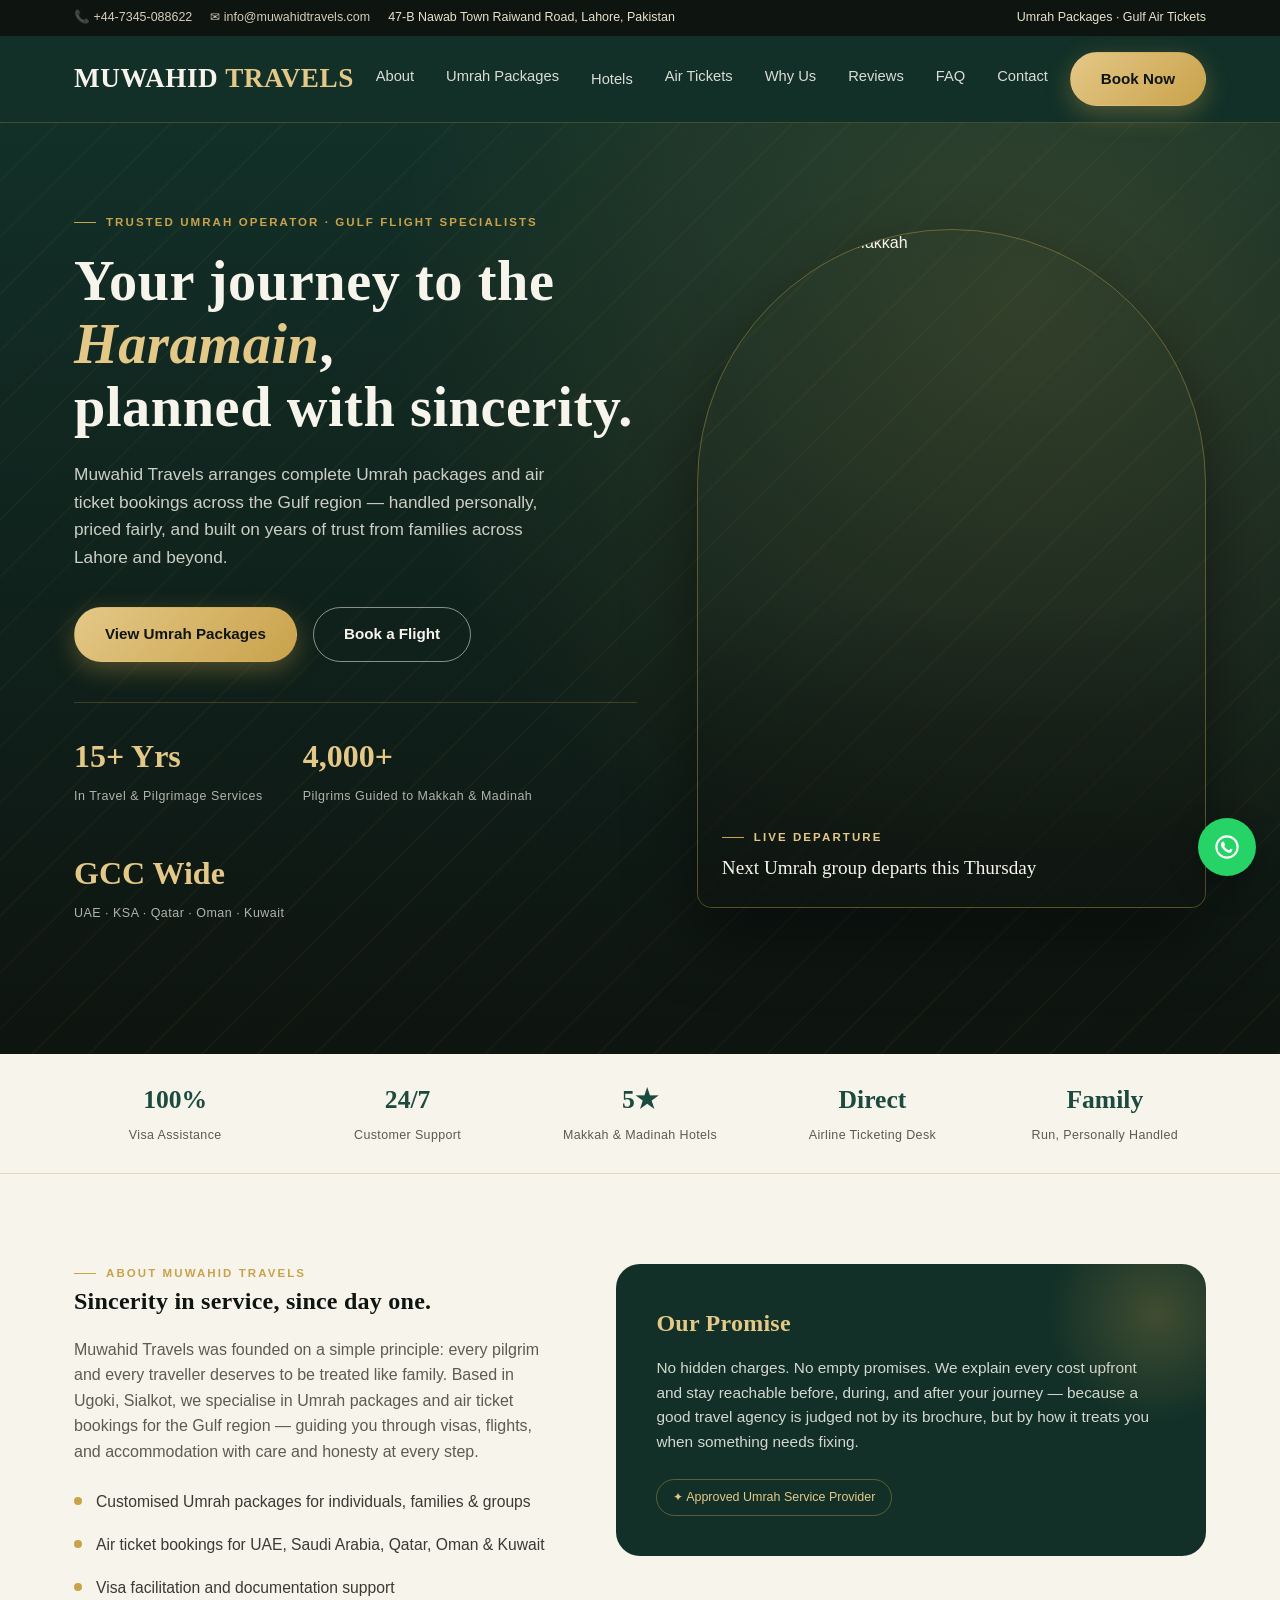
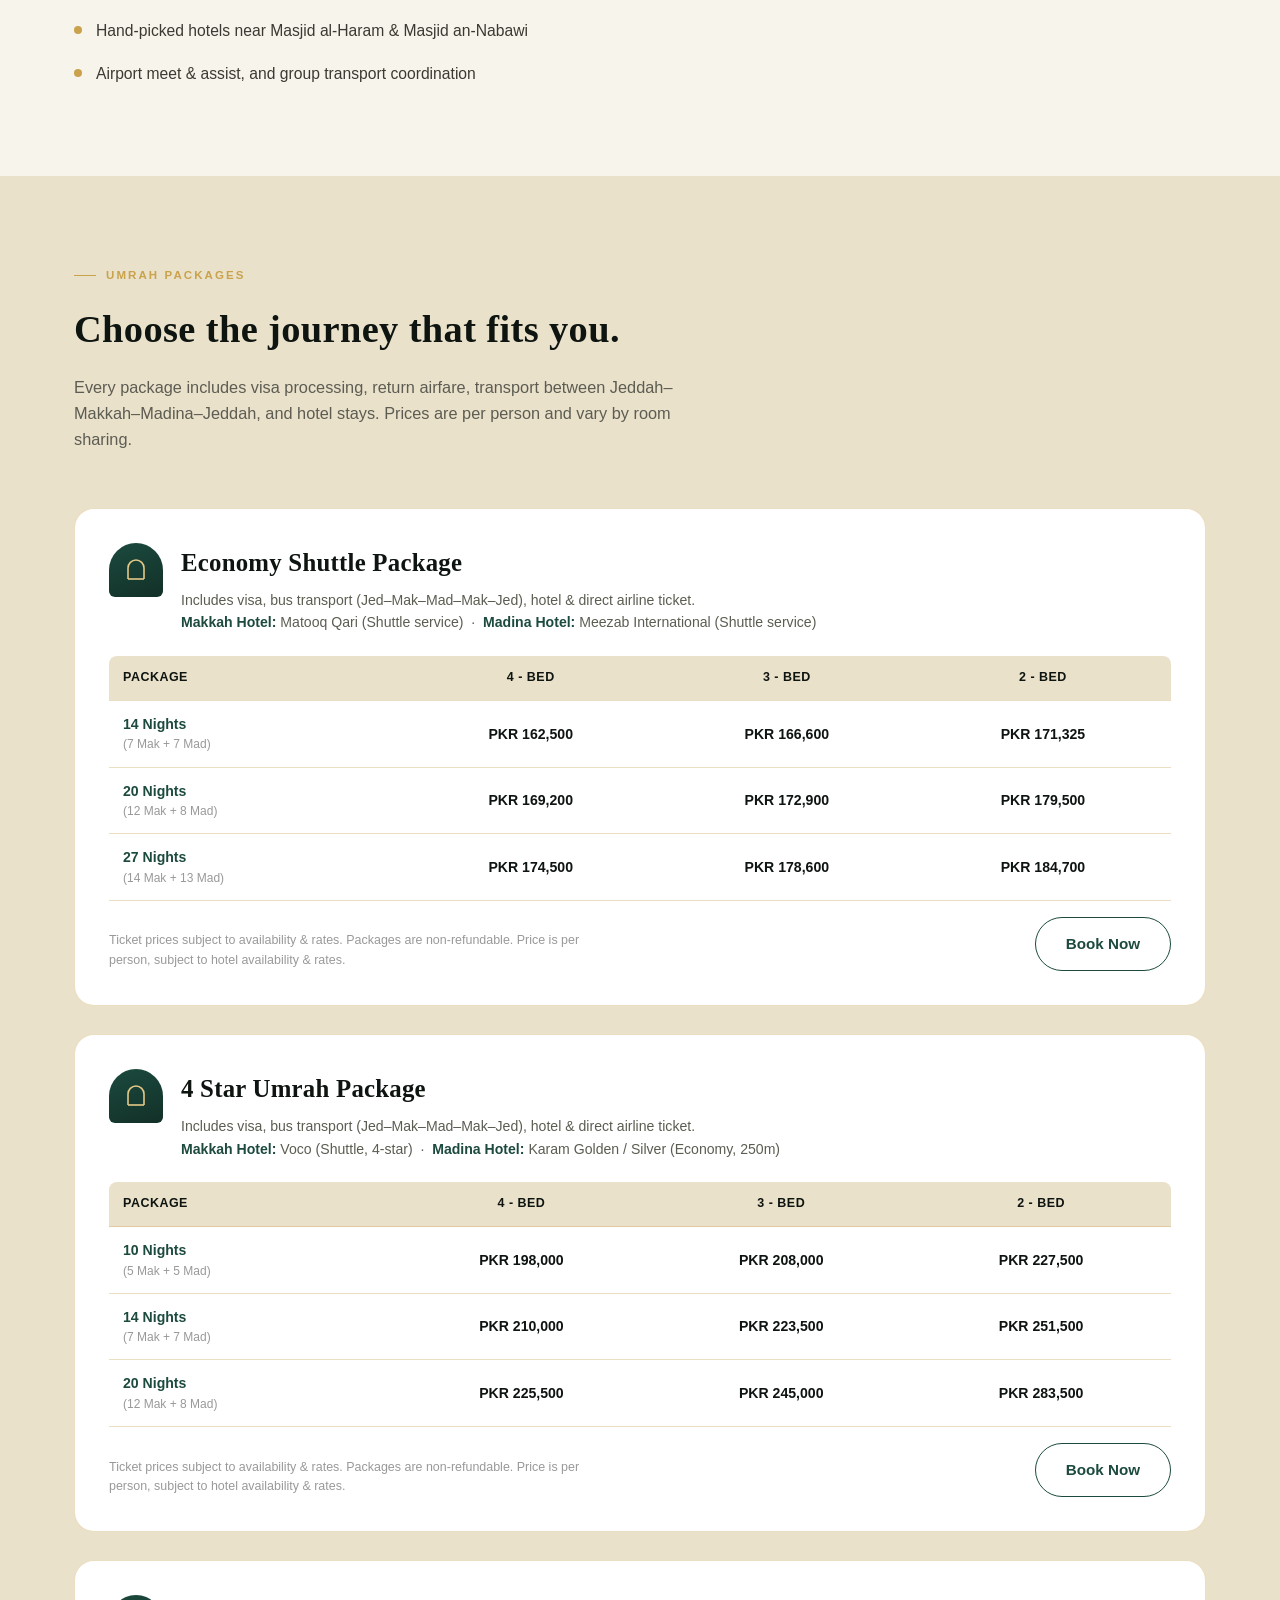
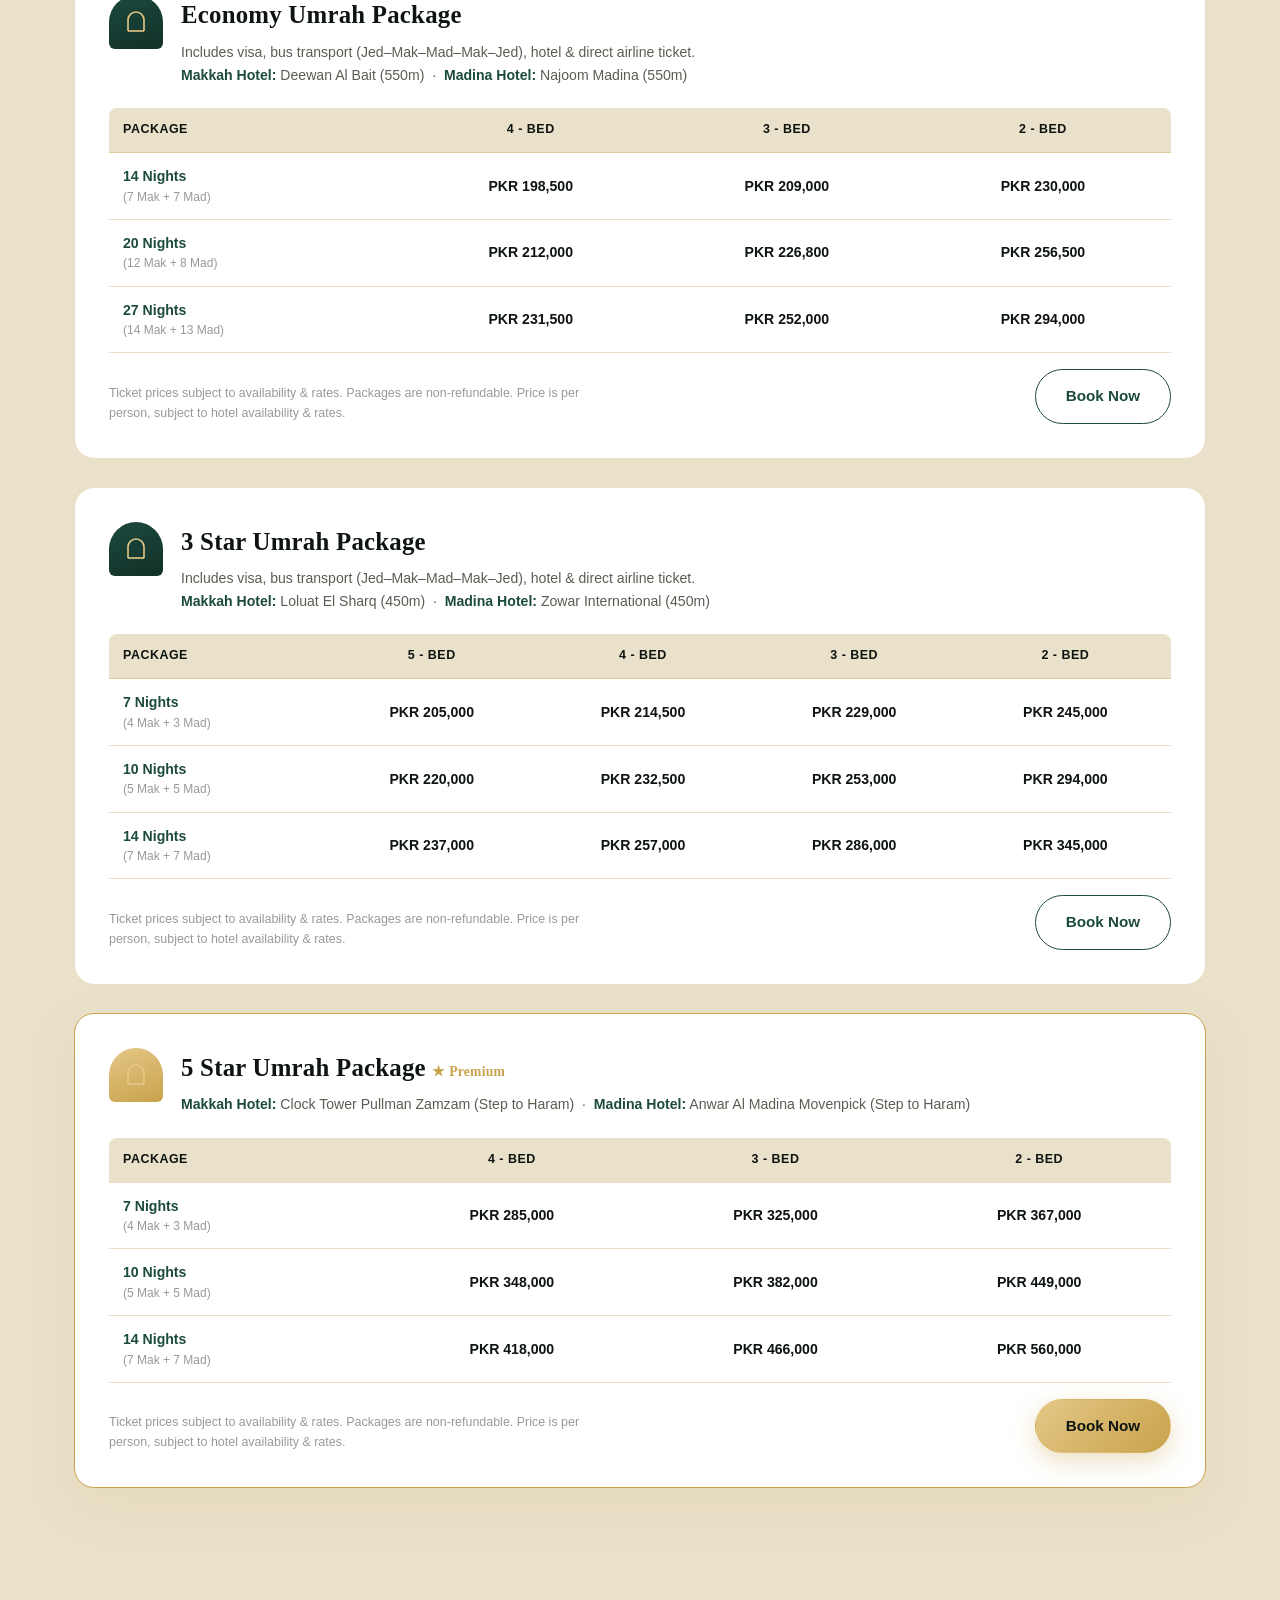
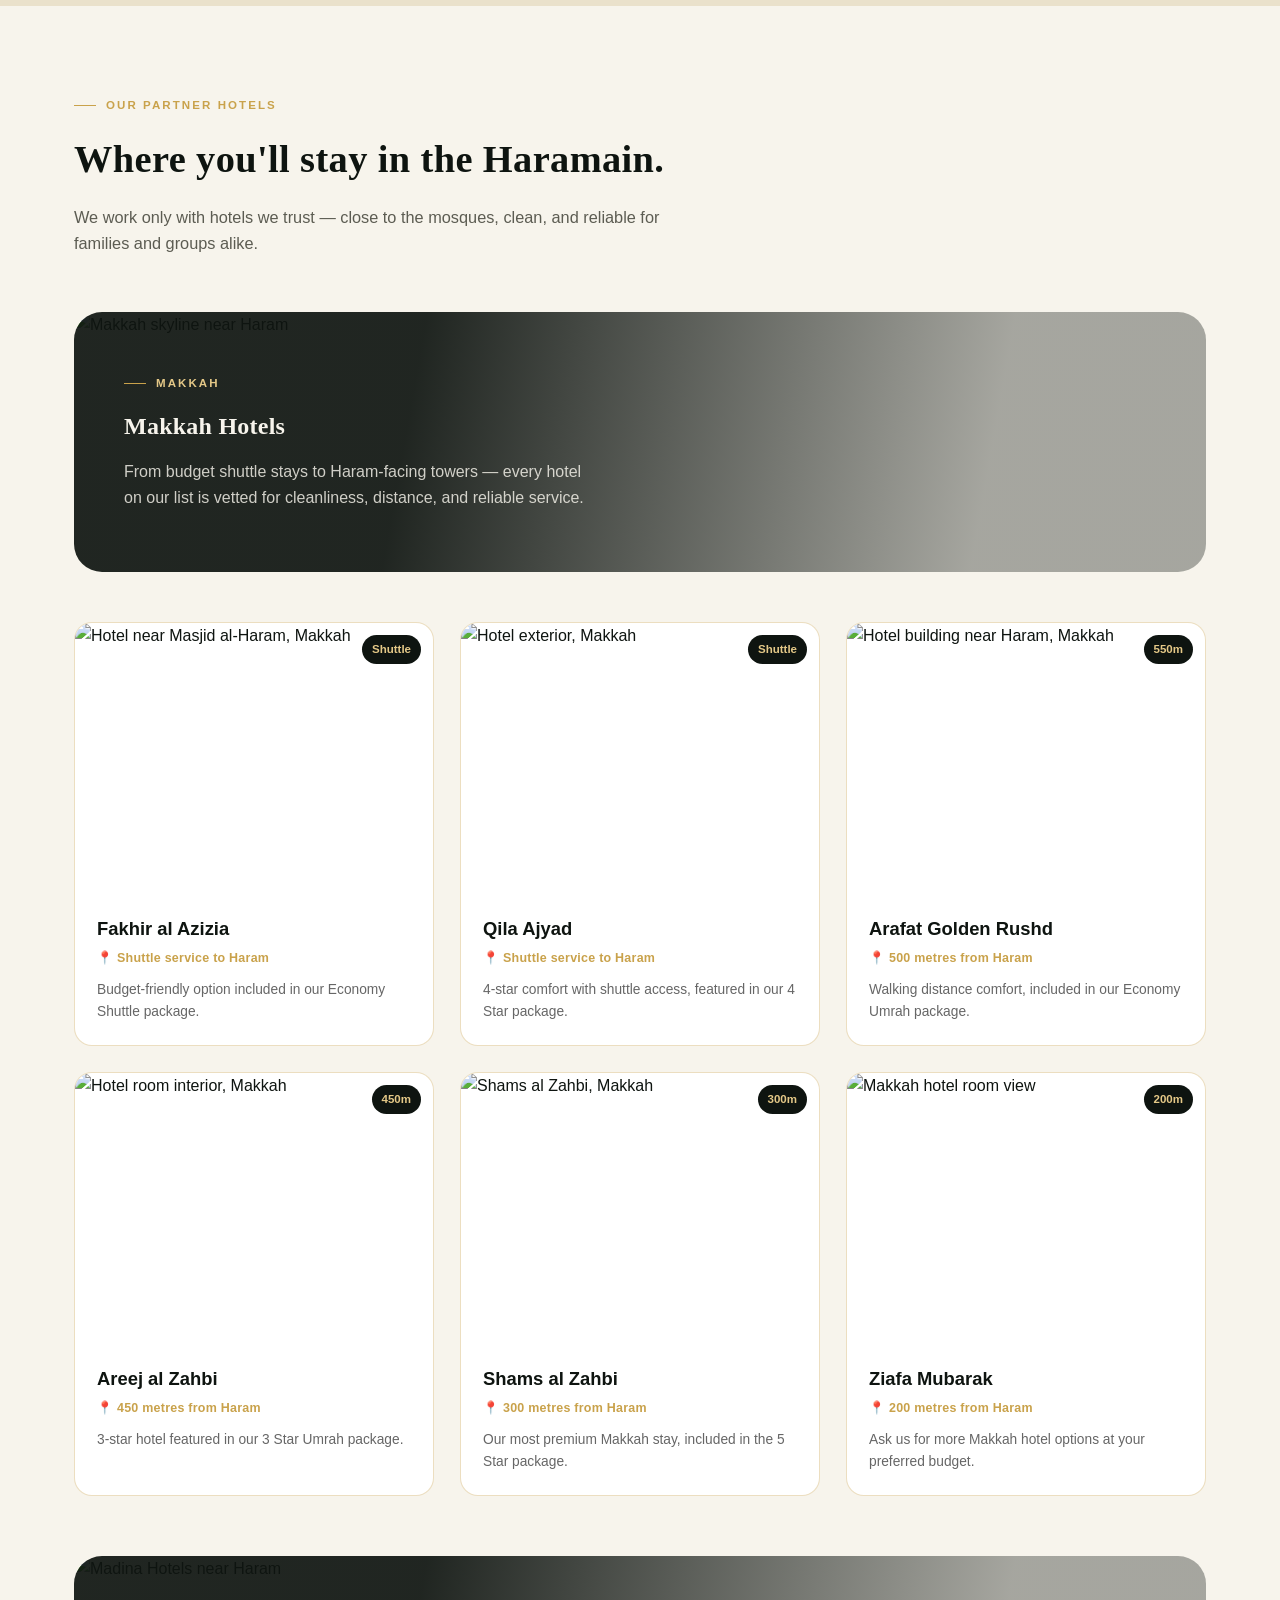
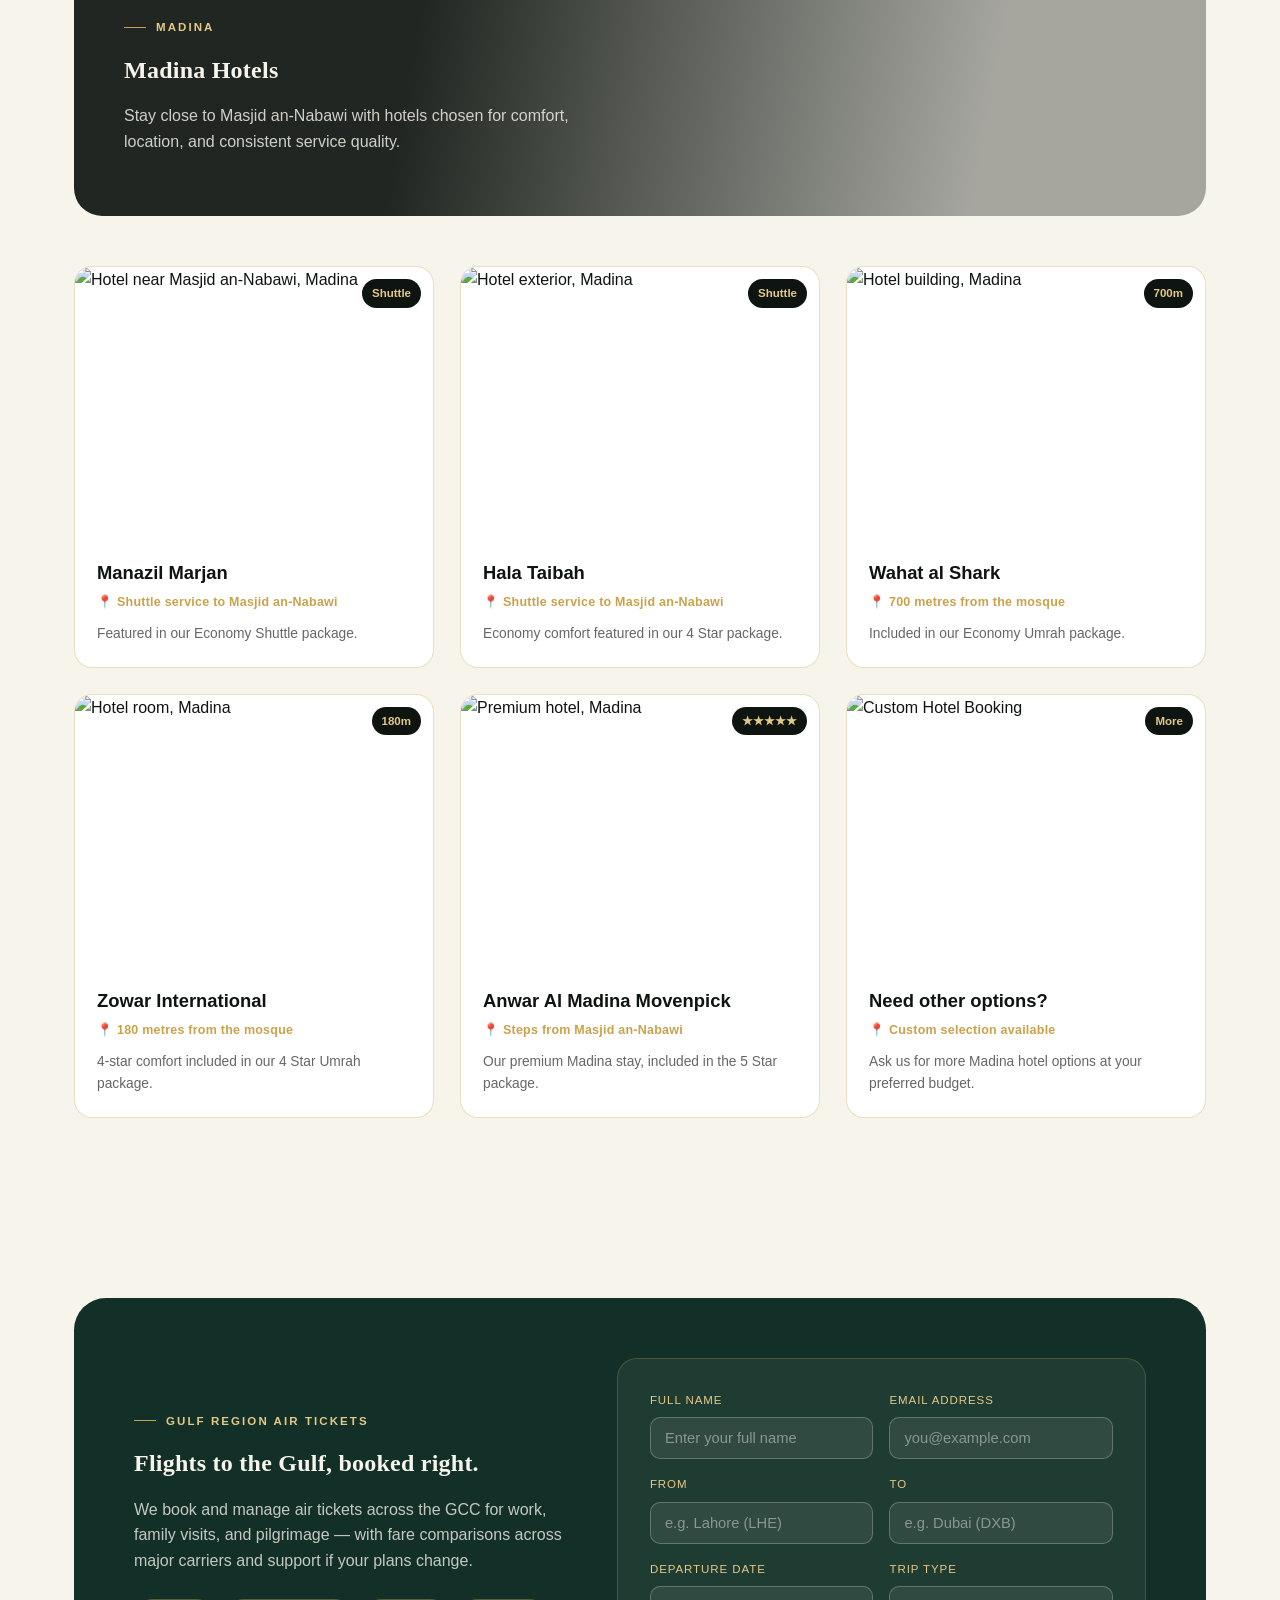
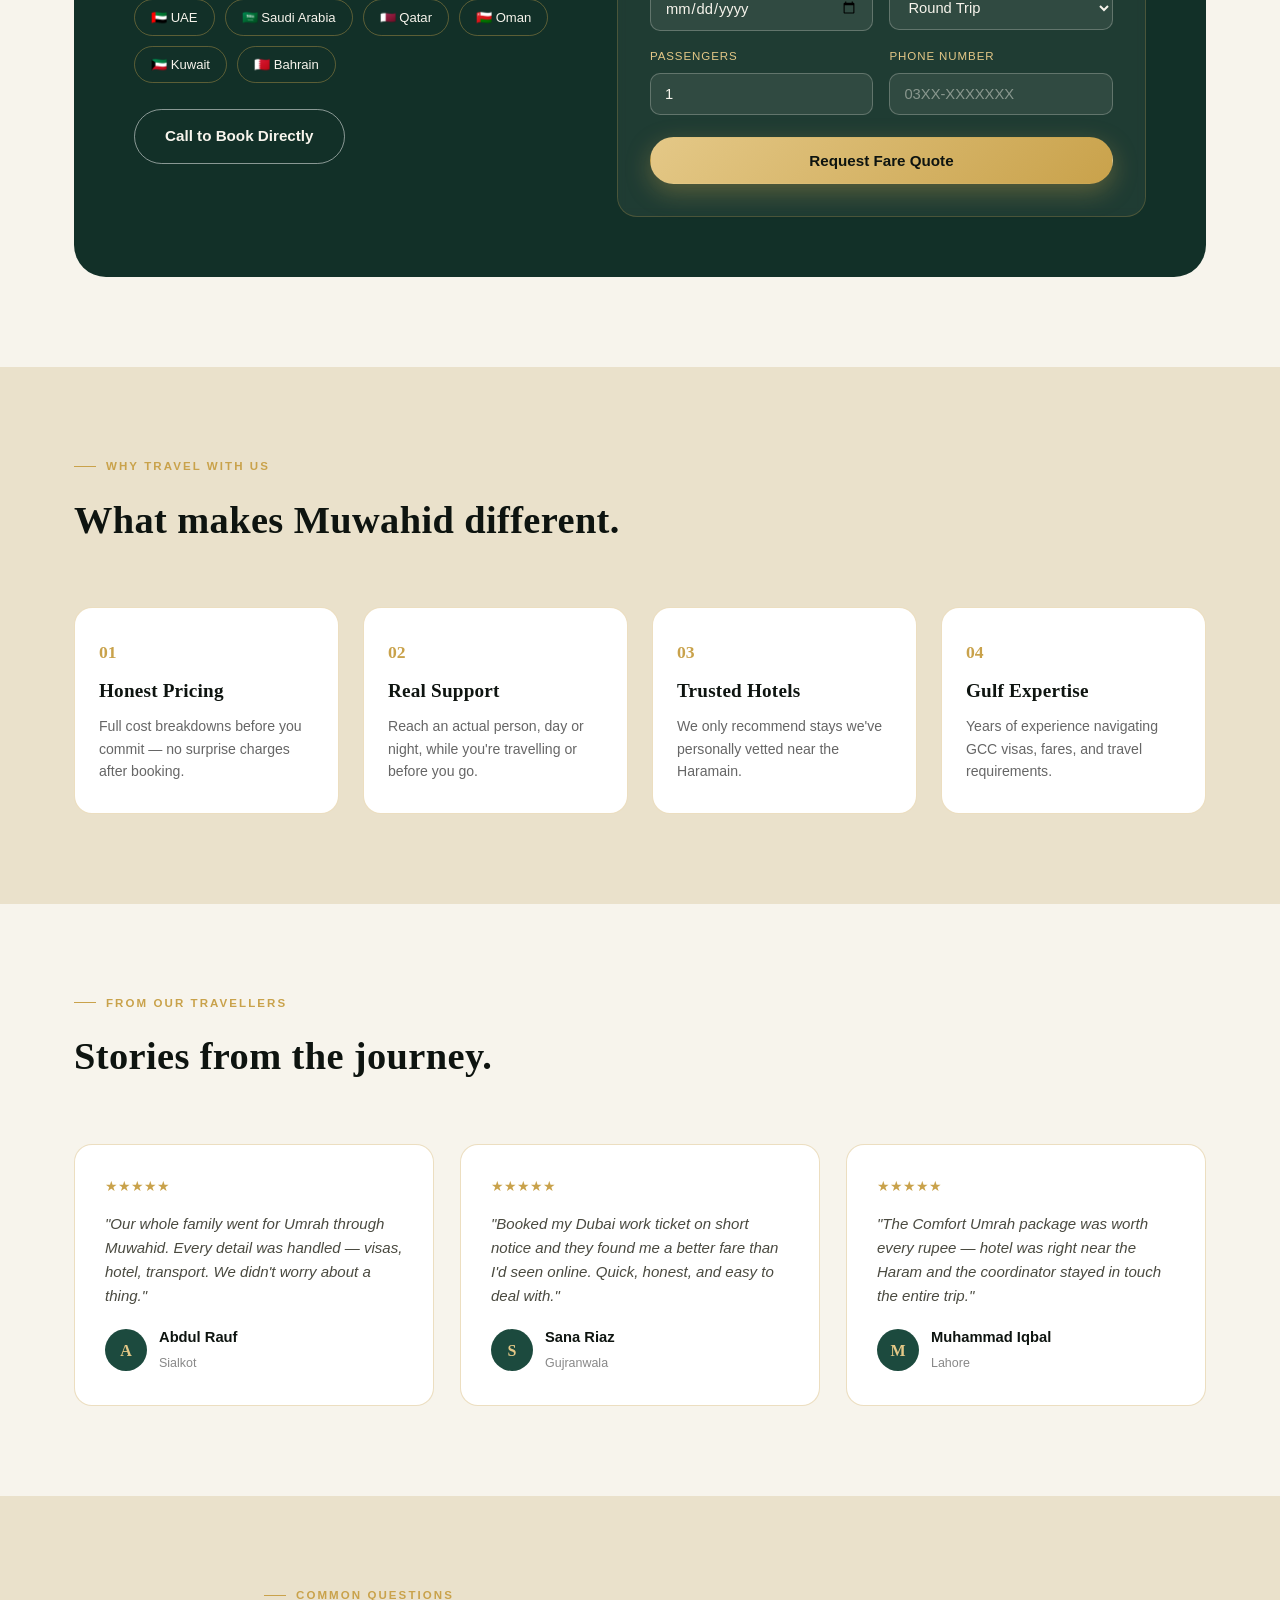
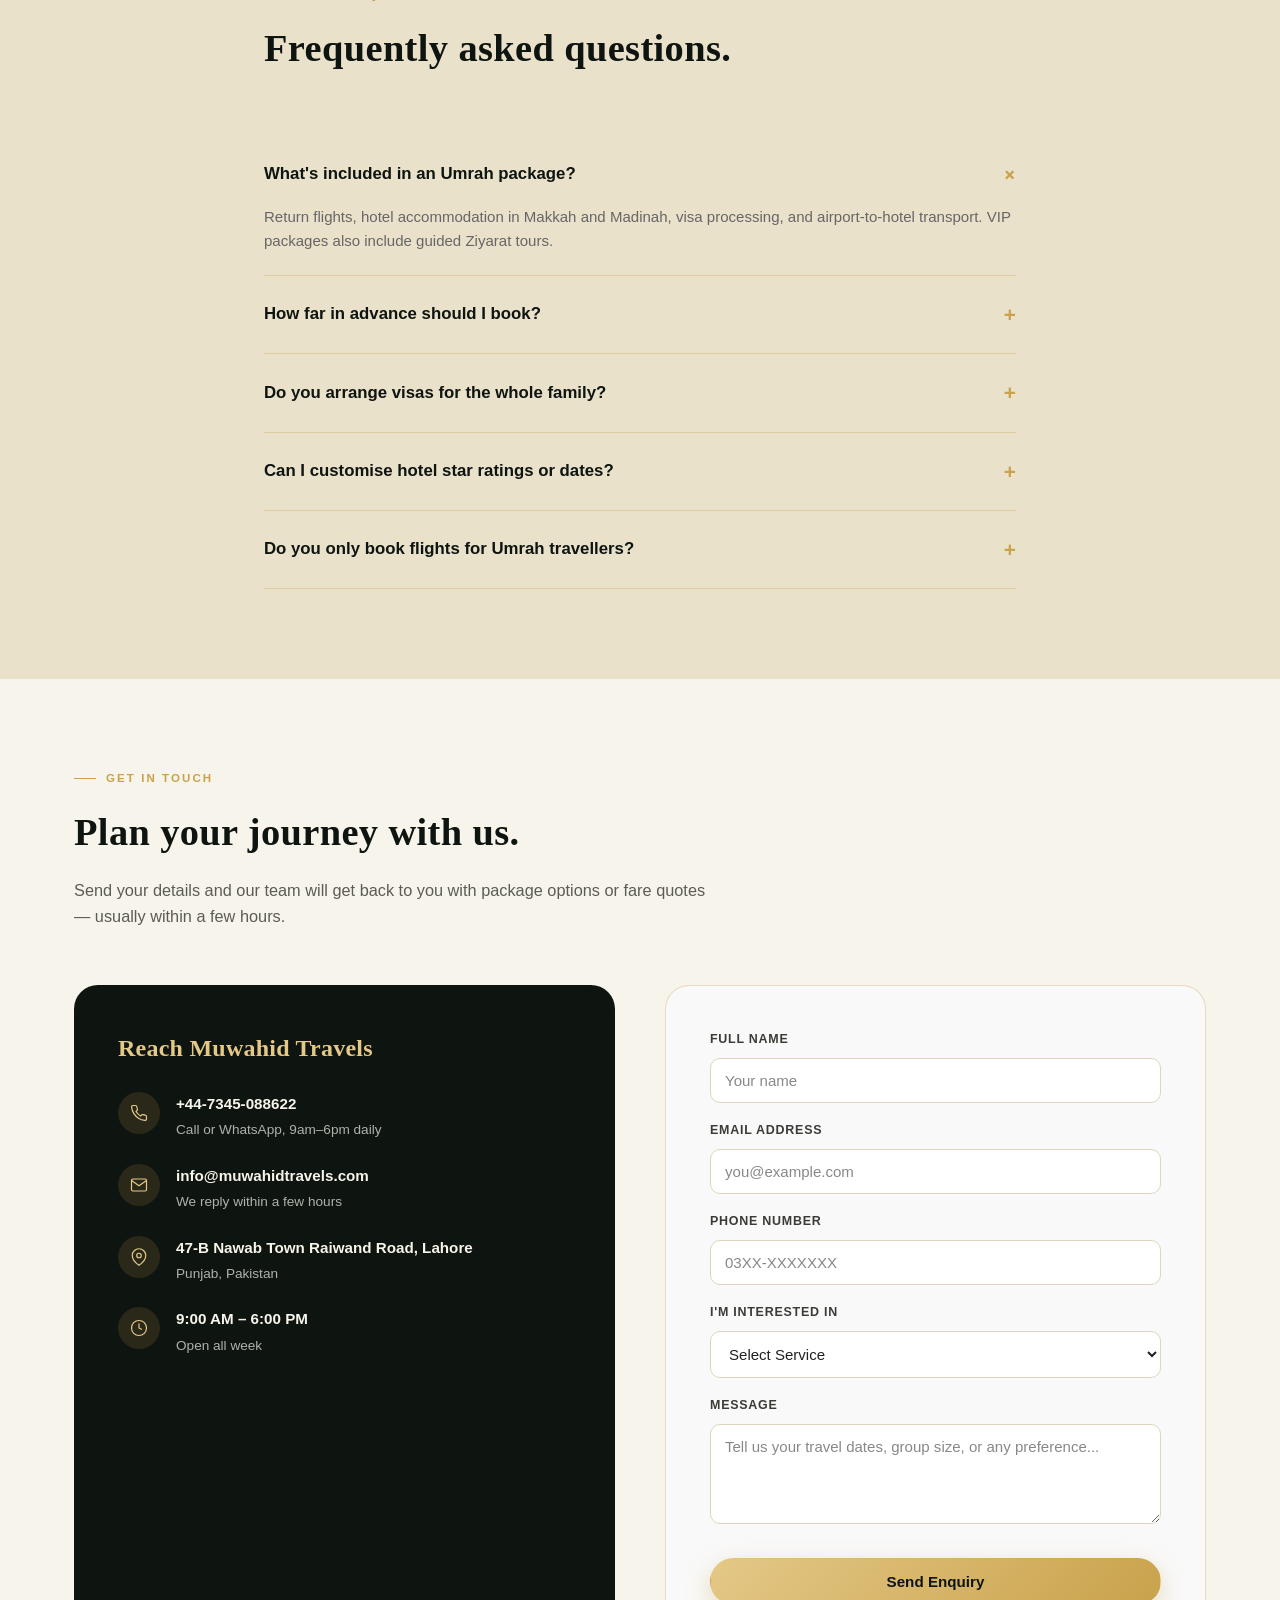
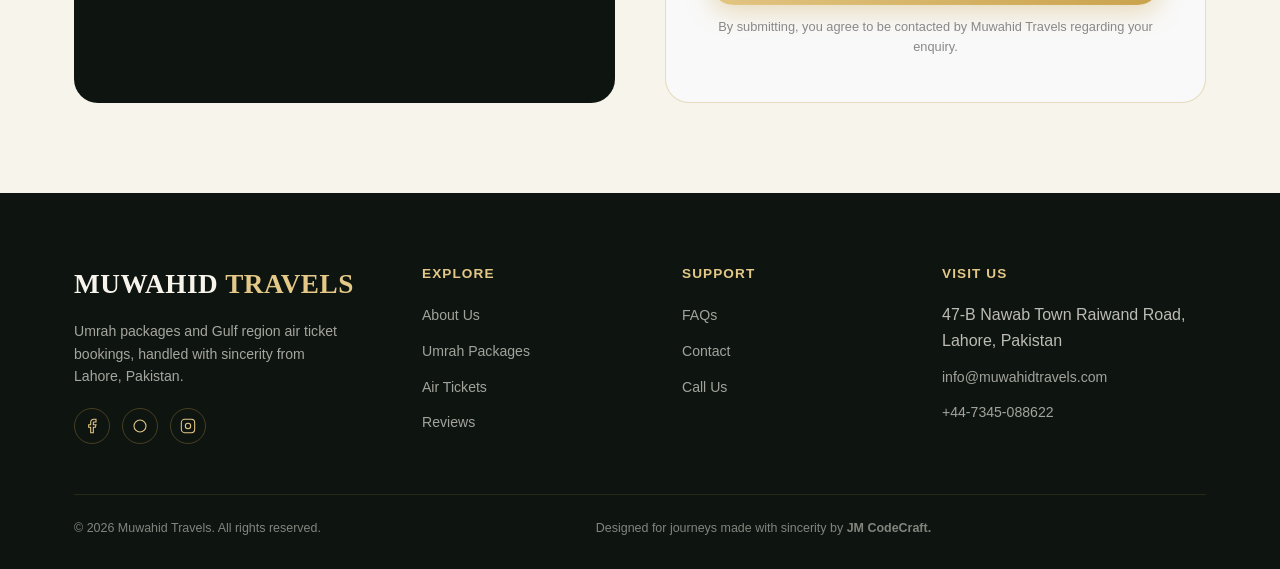
==== commit d63efd47: "index.html" ====
--- a/index.html
+++ b/index.html
@@ -77,7 +77,7 @@
       <div class="eyebrow">Trusted Umrah Operator · Gulf Flight Specialists</div>
       <h1>Your journey to the <em>Haramain</em>,<br>planned with sincerity.</h1>
       <p class="lead">Muwahid Travels arranges complete Umrah packages and air ticket bookings across the Gulf region —
-        handled personally, priced fairly, and built on years of trust from families across Sialkot and beyond.</p>
+        handled personally, priced fairly, and built on years of trust from families across Lahore and beyond.</p>
       <div class="hero-ctas">
         <a href="#packages" class="btn btn-gold">View Umrah Packages</a>
         <a href="#flights" class="btn btn-outline">Book a Flight</a>
--- a/css/style.css
+++ b/css/style.css
@@ -0,0 +1,1338 @@
+:root {
+  --ink: #0e1410;
+  --green: #1c4a3e;
+  --green-deep: #123028;
+  --gold: #c9a24b;
+  --gold-soft: #e4c887;
+  --ivory: #f7f4ec;
+  --sand: #eae1cb;
+  --line: rgba(201, 162, 75, 0.35);
+  --radius-arch: 999px 999px 8px 8px;
+}
+* {
+  margin: 0;
+  padding: 0;
+  box-sizing: border-box;
+}
+html {
+  scroll-behavior: smooth;
+}
+body {
+  font-family: "Inter", sans-serif;
+  color: var(--ink);
+  background: var(--ivory);
+  line-height: 1.6;
+  overflow-x: hidden;
+}
+h1,
+h2,
+h3,
+.display {
+  font-family: "Cormorant Garamond", serif;
+  font-weight: 600;
+  letter-spacing: 0.01em;
+}
+a {
+  color: inherit;
+  text-decoration: none;
+}
+img {
+  max-width: 100%;
+  display: block;
+}
+.wrap {
+  max-width: 1180px;
+  margin: 0 auto;
+  padding: 0 24px;
+}
+.eyebrow {
+  font-size: 0.72rem;
+  letter-spacing: 0.18em;
+  text-transform: uppercase;
+  color: var(--gold);
+  font-weight: 700;
+  display: flex;
+  align-items: center;
+  gap: 10px;
+}
+.eyebrow::before {
+  content: "";
+  width: 22px;
+  height: 1px;
+  background: var(--gold);
+  display: inline-block;
+}
+.btn {
+  display: inline-flex;
+  align-items: center;
+  gap: 8px;
+  padding: 14px 30px;
+  border-radius: 999px;
+  font-weight: 600;
+  font-size: 0.95rem;
+  border: 1.5px solid transparent;
+  cursor: pointer;
+  transition:
+    transform 0.25s ease,
+    box-shadow 0.25s ease,
+    background 0.25s ease,
+    color 0.25s ease;
+}
+.btn-gold {
+  background: linear-gradient(135deg, var(--gold-soft), var(--gold));
+  color: var(--ink);
+  box-shadow: 0 8px 24px rgba(201, 162, 75, 0.35);
+}
+.btn-gold:hover {
+  transform: translateY(-2px);
+  box-shadow: 0 12px 30px rgba(201, 162, 75, 0.45);
+}
+.btn-outline {
+  border-color: rgba(255, 255, 255, 0.5);
+  color: var(--ivory);
+}
+.btn-outline:hover {
+  background: rgba(255, 255, 255, 0.12);
+}
+.btn-outline-dark {
+  border-color: var(--green);
+  color: var(--green);
+}
+.btn-outline-dark:hover {
+  background: var(--green);
+  color: var(--ivory);
+}
+
+/* ---------- HEADER ---------- */
+.topbar {
+  background: var(--ink);
+  color: var(--sand);
+  font-size: 0.78rem;
+}
+.topbar .wrap {
+  display: flex;
+  justify-content: space-between;
+  align-items: center;
+  padding: 8px 24px;
+  flex-wrap: wrap;
+  gap: 6px;
+}
+.topbar a {
+  opacity: 0.9;
+}
+.topbar a:hover {
+  color: var(--gold-soft);
+}
+.topbar-links {
+  display: flex;
+  gap: 18px;
+  flex-wrap: wrap;
+}
+
+header.main-nav {
+  background: var(--green-deep);
+  position: sticky;
+  top: 0;
+  z-index: 50;
+  border-bottom: 1px solid rgba(201, 162, 75, 0.25);
+}
+.nav-inner {
+  display: flex;
+  align-items: center;
+  justify-content: space-between;
+  padding: 16px 24px;
+}
+.logo {
+  display: flex;
+  align-items: baseline;
+  gap: 10px;
+  color: var(--ivory);
+}
+.logo .mark {
+  font-family: "Cormorant Garamond", serif;
+  font-size: 1.7rem;
+  font-weight: 700;
+  letter-spacing: 0.02em;
+  color: var(--ivory);
+}
+.logo .mark span {
+  color: var(--gold-soft);
+}
+.logo .sub {
+  font-size: 0.62rem;
+  letter-spacing: 0.2em;
+  text-transform: uppercase;
+  color: var(--gold-soft);
+  opacity: 0.85;
+}
+nav.links {
+  display: flex;
+  gap: 32px;
+  align-items: center;
+}
+nav.links a {
+  color: var(--ivory);
+  font-size: 0.92rem;
+  font-weight: 500;
+  opacity: 0.88;
+  position: relative;
+  padding-bottom: 4px;
+}
+nav.links a:hover {
+  opacity: 1;
+}
+nav.links a::after {
+  content: "";
+  position: absolute;
+  left: 0;
+  bottom: 0;
+  height: 1px;
+  width: 0;
+  background: var(--gold-soft);
+  transition: width 0.25s ease;
+}
+nav.links a:hover::after {
+  width: 100%;
+}
+.nav-item {
+  position: relative;
+}
+.nav-item.has-drop > a::after {
+  content: "";
+}
+.dropdown {
+  position: absolute;
+  top: 100%;
+  left: 0;
+  margin-top: 14px;
+  background: var(--green-deep);
+  border: 1px solid rgba(201, 162, 75, 0.25);
+  border-radius: 12px;
+  min-width: 210px;
+  padding: 10px;
+  opacity: 0;
+  visibility: hidden;
+  transform: translateY(8px);
+  transition:
+    opacity 0.2s ease,
+    transform 0.2s ease,
+    visibility 0.2s ease;
+  box-shadow: 0 20px 40px rgba(0, 0, 0, 0.35);
+  z-index: 60;
+}
+.nav-item:hover .dropdown {
+  opacity: 1;
+  visibility: visible;
+  transform: translateY(0);
+}
+.dropdown a {
+  display: block;
+  padding: 10px 12px;
+  border-radius: 8px;
+  font-size: 0.88rem;
+  opacity: 0.9;
+}
+.dropdown a:hover {
+  background: rgba(201, 162, 75, 0.12);
+  opacity: 1;
+}
+.dropdown a::after {
+  display: none;
+}
+.mobile-submenu {
+  display: flex;
+  flex-direction: column;
+  padding-left: 14px;
+  gap: 2px;
+  margin: 2px 0 8px;
+  border-left: 1px solid rgba(201, 162, 75, 0.25);
+}
+.mobile-submenu a {
+  font-size: 0.88rem;
+  opacity: 0.78;
+  padding: 5px 0 5px 10px;
+}
+.nav-cta {
+  display: flex;
+  align-items: center;
+  gap: 18px;
+}
+.burger {
+  display: none;
+  flex-direction: column;
+  gap: 5px;
+  cursor: pointer;
+  background: none;
+  border: none;
+}
+.burger span {
+  width: 24px;
+  height: 2px;
+  background: var(--ivory);
+}
+.mobile-menu {
+  display: none;
+  flex-direction: column;
+  background: var(--green-deep);
+  padding: 10px 24px 24px;
+  gap: 16px;
+  border-top: 1px solid rgba(201, 162, 75, 0.2);
+}
+.mobile-menu a {
+  color: var(--ivory);
+  font-size: 1rem;
+  padding: 6px 0;
+}
+
+/* ---------- HERO ---------- */
+.hero {
+  position: relative;
+  background:
+    radial-gradient(
+      circle at 80% 20%,
+      rgba(201, 162, 75, 0.18),
+      transparent 50%
+    ),
+    linear-gradient(180deg, var(--green-deep) 0%, var(--ink) 100%);
+  color: var(--ivory);
+  padding: 90px 0 130px;
+  overflow: hidden;
+}
+.hero::before {
+  content: "";
+  position: absolute;
+  inset: 0;
+  background-image: repeating-linear-gradient(
+    135deg,
+    rgba(201, 162, 75, 0.04) 0 2px,
+    transparent 2px 40px
+  );
+  pointer-events: none;
+}
+.hero-grid {
+  display: grid;
+  grid-template-columns: 1.05fr 0.95fr;
+  gap: 60px;
+  align-items: center;
+  position: relative;
+  z-index: 2;
+}
+.hero h1 {
+  font-size: clamp(2.4rem, 4.4vw, 3.6rem);
+  line-height: 1.12;
+  margin: 18px 0 22px;
+}
+.hero h1 em {
+  font-style: italic;
+  color: var(--gold-soft);
+}
+.hero p.lead {
+  font-size: 1.08rem;
+  color: rgba(247, 244, 236, 0.82);
+  max-width: 480px;
+  margin-bottom: 36px;
+}
+.hero-ctas {
+  display: flex;
+  gap: 16px;
+  flex-wrap: wrap;
+  margin-bottom: 40px;
+}
+.hero-stats {
+  display: flex;
+  gap: 40px;
+  flex-wrap: wrap;
+  border-top: 1px solid rgba(201, 162, 75, 0.25);
+  padding-top: 28px;
+}
+.hero-stats div b {
+  font-family: "Cormorant Garamond", serif;
+  font-size: 2rem;
+  color: var(--gold-soft);
+  display: block;
+}
+.hero-stats div span {
+  font-size: 0.78rem;
+  color: rgba(247, 244, 236, 0.7);
+  letter-spacing: 0.04em;
+}
+
+/* arch image frame — signature element */
+.arch-frame {
+  position: relative;
+  width: 100%;
+  aspect-ratio: 3/4;
+  border-radius: 280px 280px 16px 16px;
+  overflow: hidden;
+  border: 1px solid rgba(201, 162, 75, 0.4);
+  box-shadow: 0 30px 70px rgba(0, 0, 0, 0.45);
+}
+.arch-frame img {
+  width: 100%;
+  height: 100%;
+  object-fit: cover;
+}
+.arch-frame::after {
+  content: "";
+  position: absolute;
+  inset: 0;
+  background: linear-gradient(
+    180deg,
+    transparent 55%,
+    rgba(14, 20, 16, 0.75) 100%
+  );
+}
+.arch-badge {
+  position: absolute;
+  bottom: 24px;
+  left: 24px;
+  right: 24px;
+  z-index: 3;
+  color: var(--ivory);
+}
+.arch-badge .eyebrow {
+  color: var(--gold-soft);
+}
+.arch-badge p {
+  font-family: "Cormorant Garamond", serif;
+  font-size: 1.2rem;
+  margin-top: 6px;
+}
+
+/* ---------- TRUST STRIP ---------- */
+.trust-strip {
+  background: var(--ivory);
+  border-bottom: 1px solid var(--line);
+  padding: 26px 0;
+}
+.trust-strip .wrap {
+  display: flex;
+  justify-content: space-between;
+  gap: 30px;
+  flex-wrap: wrap;
+  text-align: center;
+}
+.trust-strip .item {
+  flex: 1;
+  min-width: 140px;
+}
+.trust-strip .item b {
+  display: block;
+  font-family: "Cormorant Garamond", serif;
+  font-size: 1.6rem;
+  color: var(--green);
+}
+.trust-strip .item span {
+  font-size: 0.78rem;
+  color: #5b5b52;
+  letter-spacing: 0.03em;
+}
+
+/* ---------- SECTION GENERIC ---------- */
+section {
+  padding: 90px 0;
+}
+.section-head {
+  max-width: 640px;
+  margin-bottom: 56px;
+}
+.section-head h2 {
+  font-size: clamp(1.8rem, 3vw, 2.6rem);
+  margin-top: 14px;
+  color: var(--ink);
+}
+.section-head p {
+  color: #5c5c52;
+  margin-top: 14px;
+  font-size: 1.02rem;
+}
+.section-alt {
+  background: var(--sand);
+}
+
+/* ---------- ABOUT ---------- */
+.about-grid {
+  display: grid;
+  grid-template-columns: 0.9fr 1.1fr;
+  gap: 60px;
+  align-items: flex-start;
+}
+.about-list {
+  list-style: none;
+  display: flex;
+  flex-direction: column;
+  gap: 18px;
+  margin-top: 24px;
+}
+.about-list li {
+  display: flex;
+  gap: 14px;
+  align-items: flex-start;
+  font-size: 0.98rem;
+  color: #3a3a32;
+}
+.about-list li::before {
+  content: "";
+  min-width: 8px;
+  height: 8px;
+  border-radius: 50%;
+  background: var(--gold);
+  margin-top: 8px;
+}
+.about-card {
+  background: var(--green-deep);
+  color: var(--ivory);
+  border-radius: 24px;
+  padding: 40px;
+  position: relative;
+  overflow: hidden;
+}
+.about-card::before {
+  content: "";
+  position: absolute;
+  top: -60px;
+  right: -60px;
+  width: 220px;
+  height: 220px;
+  border-radius: 50%;
+  background: radial-gradient(
+    circle,
+    rgba(201, 162, 75, 0.25),
+    transparent 70%
+  );
+}
+.about-card h3 {
+  color: var(--gold-soft);
+  font-size: 1.5rem;
+  margin-bottom: 14px;
+}
+.about-card p {
+  color: rgba(247, 244, 236, 0.85);
+  font-size: 0.96rem;
+  margin-bottom: 24px;
+}
+.license-tag {
+  display: inline-flex;
+  align-items: center;
+  gap: 10px;
+  border: 1px solid rgba(201, 162, 75, 0.4);
+  border-radius: 999px;
+  padding: 8px 16px;
+  font-size: 0.78rem;
+  color: var(--gold-soft);
+}
+
+/* ---------- PACKAGES ---------- */
+.pkg-grid {
+  display: grid;
+  grid-template-columns: repeat(3, 1fr);
+  gap: 28px;
+}
+.pkg-card {
+  background: #fff;
+  border-radius: 120px 120px 18px 18px;
+  border: 1px solid var(--line);
+  padding: 38px 30px 32px;
+  position: relative;
+  transition:
+    transform 0.3s ease,
+    box-shadow 0.3s ease;
+}
+.pkg-card:hover {
+  transform: translateY(-6px);
+  box-shadow: 0 22px 50px rgba(28, 74, 62, 0.14);
+}
+.pkg-card .arch-icon {
+  width: 64px;
+  height: 64px;
+  margin: 0 auto 22px;
+  border-radius: 50% 50% 6px 6px;
+  background: linear-gradient(160deg, var(--green), var(--green-deep));
+  display: flex;
+  align-items: center;
+  justify-content: center;
+}
+.pkg-card .arch-icon svg {
+  width: 28px;
+  height: 28px;
+  stroke: var(--gold-soft);
+}
+.pkg-card h3 {
+  text-align: center;
+  font-size: 1.4rem;
+  color: var(--ink);
+}
+.pkg-card .tag {
+  display: block;
+  text-align: center;
+  font-size: 0.72rem;
+  letter-spacing: 0.12em;
+  text-transform: uppercase;
+  color: var(--gold);
+  margin: 6px 0 18px;
+  font-weight: 700;
+}
+.pkg-card ul {
+  list-style: none;
+  display: flex;
+  flex-direction: column;
+  gap: 10px;
+  margin-bottom: 26px;
+}
+.pkg-card ul li {
+  font-size: 0.9rem;
+  color: #4a4a40;
+  display: flex;
+  gap: 8px;
+}
+.pkg-card ul li::before {
+  content: "✓";
+  color: var(--green);
+  font-weight: 700;
+}
+.pkg-card .price {
+  text-align: center;
+  border-top: 1px dashed var(--line);
+  padding-top: 18px;
+  margin-bottom: 20px;
+}
+.pkg-card .price b {
+  font-family: "Cormorant Garamond", serif;
+  font-size: 1.9rem;
+  color: var(--green);
+}
+.pkg-card .price span {
+  font-size: 0.78rem;
+  color: #888;
+  display: block;
+}
+.pkg-card .btn {
+  width: 100%;
+  justify-content: center;
+}
+.pkg-card.featured {
+  background: linear-gradient(160deg, var(--green-deep), var(--ink));
+  color: var(--ivory);
+  border-color: transparent;
+}
+.pkg-card.featured h3,
+.pkg-card.featured .price b {
+  color: var(--ivory);
+}
+.pkg-card.featured ul li {
+  color: rgba(247, 244, 236, 0.85);
+}
+.pkg-card.featured .price span {
+  color: rgba(247, 244, 236, 0.6);
+}
+.pkg-card.featured .arch-icon {
+  background: linear-gradient(160deg, var(--gold-soft), var(--gold));
+}
+.pkg-card.featured .arch-icon svg {
+  stroke: var(--ink);
+}
+.ribbon {
+  position: absolute;
+  top: 18px;
+  right: 18px;
+  background: var(--gold);
+  color: var(--ink);
+  font-size: 0.68rem;
+  font-weight: 700;
+  letter-spacing: 0.06em;
+  text-transform: uppercase;
+  padding: 5px 12px;
+  border-radius: 999px;
+}
+
+/* ---------- PACKAGE TABLE CARDS ---------- */
+.pkg-table-card {
+  background: #fff;
+  border: 1px solid var(--line);
+  border-radius: 20px;
+  padding: 34px;
+  margin-bottom: 28px;
+}
+.pkg-table-head {
+  display: flex;
+  gap: 18px;
+  align-items: flex-start;
+  margin-bottom: 22px;
+  flex-wrap: wrap;
+}
+.pkg-table-head .arch-icon {
+  width: 54px;
+  height: 54px;
+  flex-shrink: 0;
+  border-radius: 50% 50% 6px 6px;
+  background: linear-gradient(160deg, var(--green), var(--green-deep));
+  display: flex;
+  align-items: center;
+  justify-content: center;
+}
+.pkg-table-head .arch-icon svg {
+  width: 24px;
+  height: 24px;
+  stroke: var(--gold-soft);
+}
+.pkg-table-head h3 {
+  font-size: 1.55rem;
+  color: var(--ink);
+  margin-bottom: 6px;
+}
+.pkg-table-head .hotel-line {
+  font-size: 0.88rem;
+  color: #5c5c52;
+  line-height: 1.6;
+}
+.pkg-table-head .hotel-line b {
+  color: var(--green);
+}
+.pkg-table-wrap {
+  overflow-x: auto;
+  margin-bottom: 16px;
+}
+table.pkg-table {
+  width: 100%;
+  border-collapse: collapse;
+  min-width: 480px;
+}
+table.pkg-table th,
+table.pkg-table td {
+  padding: 12px 14px;
+  text-align: center;
+  font-size: 0.88rem;
+  border-bottom: 1px solid var(--line);
+}
+table.pkg-table thead th {
+  background: var(--sand);
+  color: var(--ink);
+  font-weight: 700;
+  font-size: 0.78rem;
+  letter-spacing: 0.04em;
+  text-transform: uppercase;
+}
+table.pkg-table thead th:first-child {
+  border-radius: 8px 0 0 0;
+  text-align: left;
+}
+table.pkg-table thead th:last-child {
+  border-radius: 0 8px 0 0;
+}
+table.pkg-table tbody td:first-child {
+  text-align: left;
+  font-weight: 600;
+  color: var(--green);
+  white-space: nowrap;
+}
+table.pkg-table tbody td span.nights-sub {
+  display: block;
+  font-size: 0.75rem;
+  color: #999;
+  font-weight: 400;
+}
+table.pkg-table tbody tr:hover td {
+  background: rgba(201, 162, 75, 0.06);
+}
+table.pkg-table tbody td:not(:first-child) {
+  font-weight: 600;
+  color: var(--ink);
+}
+.pkg-table-foot {
+  display: flex;
+  justify-content: space-between;
+  align-items: flex-end;
+  gap: 20px;
+  flex-wrap: wrap;
+}
+.pkg-table-foot .note {
+  font-size: 0.78rem;
+  color: #999;
+  line-height: 1.6;
+  max-width: 480px;
+}
+
+/* ---------- HOTEL GALLERY ---------- */
+.hotel-banner {
+  position: relative;
+  border-radius: 28px;
+  overflow: hidden;
+  margin-bottom: 50px;
+  min-height: 260px;
+  display: flex;
+  align-items: center;
+}
+.hotel-banner img {
+  position: absolute;
+  inset: 0;
+  width: 100%;
+  height: 100%;
+  object-fit: cover;
+  z-index: 1;
+}
+.hotel-banner::after {
+  content: "";
+  position: absolute;
+  inset: 0;
+  z-index: 2;
+  background: linear-gradient(
+    100deg,
+    rgba(14, 20, 16, 0.92) 30%,
+    rgba(14, 20, 16, 0.35) 80%
+  );
+}
+.hotel-banner-content {
+  position: relative;
+  z-index: 3;
+  color: var(--ivory);
+  padding: 50px;
+  max-width: 560px;
+}
+.hotel-banner-content .eyebrow {
+  color: var(--gold-soft);
+}
+.hotel-banner-content h2 {
+  color: var(--ivory);
+  margin-top: 14px;
+}
+.hotel-banner-content p {
+  color: rgba(247, 244, 236, 0.82);
+  margin-top: 14px;
+}
+.hotel-grid {
+  display: grid;
+  grid-template-columns: repeat(3, 1fr);
+  gap: 26px;
+}
+.hotel-card {
+  background: #fff;
+  border: 1px solid var(--line);
+  border-radius: 18px;
+  overflow: hidden;
+  transition:
+    transform 0.3s ease,
+    box-shadow 0.3s ease;
+}
+.hotel-card:hover {
+  transform: translateY(-5px);
+  box-shadow: 0 20px 45px rgba(28, 74, 62, 0.14);
+}
+.hotel-card .img-wrap {
+  position: relative;
+  aspect-ratio: 4/3;
+  overflow: hidden;
+}
+.hotel-card .img-wrap img {
+  width: 100%;
+  height: 100%;
+  object-fit: cover;
+}
+.hotel-card .stars-badge {
+  position: absolute;
+  top: 12px;
+  right: 12px;
+  background: var(--ink);
+  color: var(--gold-soft);
+  font-size: 0.72rem;
+  padding: 5px 10px;
+  border-radius: 999px;
+  font-weight: 700;
+}
+.hotel-card .body {
+  padding: 22px;
+}
+.hotel-card .body h4 {
+  font-size: 1.15rem;
+  color: var(--ink);
+  margin-bottom: 6px;
+}
+.hotel-card .body .dist {
+  font-size: 0.78rem;
+  color: var(--gold);
+  font-weight: 700;
+  letter-spacing: 0.02em;
+  margin-bottom: 10px;
+  display: flex;
+  align-items: center;
+  gap: 6px;
+}
+.hotel-card .body p {
+  font-size: 0.86rem;
+  color: #666;
+  margin-bottom: 0;
+}
+
+/* ---------- FLIGHTS ---------- */
+.flight-section {
+  background: var(--green-deep);
+  color: var(--ivory);
+  border-radius: 32px;
+  padding: 60px;
+  display: grid;
+  grid-template-columns: 0.9fr 1.1fr;
+  gap: 50px;
+  align-items: center;
+}
+.flight-section .eyebrow {
+  color: var(--gold-soft);
+}
+.flight-section h2 {
+  color: var(--ivory);
+  margin-top: 14px;
+}
+.flight-section p {
+  color: rgba(247, 244, 236, 0.78);
+  margin-top: 14px;
+}
+.gulf-tags {
+  display: flex;
+  flex-wrap: wrap;
+  gap: 10px;
+  margin: 26px 0;
+}
+.gulf-tags span {
+  border: 1px solid rgba(201, 162, 75, 0.4);
+  border-radius: 999px;
+  padding: 7px 16px;
+  font-size: 0.82rem;
+}
+.flight-form {
+  background: rgba(247, 244, 236, 0.06);
+  border: 1px solid rgba(201, 162, 75, 0.25);
+  border-radius: 20px;
+  padding: 32px;
+  backdrop-filter: blur(4px);
+}
+.flight-form .row {
+  display: grid;
+  grid-template-columns: 1fr 1fr;
+  gap: 16px;
+  margin-bottom: 16px;
+}
+.field label {
+  display: block;
+  font-size: 0.72rem;
+  letter-spacing: 0.08em;
+  text-transform: uppercase;
+  color: var(--gold-soft);
+  margin-bottom: 8px;
+}
+.field input,
+.field select {
+  width: 100%;
+  padding: 12px 14px;
+  border-radius: 10px;
+  border: 1px solid rgba(247, 244, 236, 0.25);
+  background: rgba(247, 244, 236, 0.08);
+  color: var(--ivory);
+  font-size: 0.92rem;
+  font-family: inherit;
+}
+.field input::placeholder {
+  color: rgba(247, 244, 236, 0.45);
+}
+.field select option {
+  color: #000;
+}
+.flight-form .btn {
+  width: 100%;
+  justify-content: center;
+  margin-top: 6px;
+}
+
+/* ---------- WHY US ---------- */
+.why-grid {
+  display: grid;
+  grid-template-columns: repeat(4, 1fr);
+  gap: 24px;
+}
+.why-card {
+  border: 1px solid var(--line);
+  border-radius: 18px;
+  padding: 30px 24px;
+  background: #fff;
+  transition:
+    border-color 0.25s ease,
+    transform 0.25s ease;
+}
+.why-card:hover {
+  border-color: var(--gold);
+  transform: translateY(-4px);
+}
+.why-card .num {
+  font-family: "Cormorant Garamond", serif;
+  color: var(--gold);
+  font-size: 1.1rem;
+  font-weight: 700;
+}
+.why-card h3 {
+  font-size: 1.2rem;
+  margin: 10px 0 8px;
+  color: var(--ink);
+}
+.why-card p {
+  font-size: 0.88rem;
+  color: #666;
+}
+
+/* ---------- TESTIMONIALS ---------- */
+.test-grid {
+  display: grid;
+  grid-template-columns: repeat(3, 1fr);
+  gap: 26px;
+}
+.test-card {
+  background: #fff;
+  border-radius: 18px;
+  padding: 30px;
+  border: 1px solid var(--line);
+}
+.test-card .stars {
+  color: var(--gold);
+  font-size: 0.9rem;
+  margin-bottom: 14px;
+}
+.test-card p {
+  font-size: 0.94rem;
+  color: #4a4a40;
+  font-style: italic;
+  margin-bottom: 18px;
+}
+.test-card .who {
+  display: flex;
+  align-items: center;
+  gap: 12px;
+}
+.test-card .avatar {
+  width: 42px;
+  height: 42px;
+  border-radius: 50%;
+  background: var(--green);
+  display: flex;
+  align-items: center;
+  justify-content: center;
+  color: var(--gold-soft);
+  font-weight: 700;
+  font-family: "Cormorant Garamond", serif;
+}
+.test-card .who b {
+  display: block;
+  font-size: 0.92rem;
+  color: var(--ink);
+}
+.test-card .who span {
+  font-size: 0.78rem;
+  color: #888;
+}
+
+/* ---------- FAQ ---------- */
+.faq-item {
+  border-bottom: 1px solid var(--line);
+  padding: 22px 0;
+  cursor: pointer;
+}
+.faq-item .q {
+  display: flex;
+  justify-content: space-between;
+  align-items: center;
+  font-size: 1.05rem;
+  font-weight: 600;
+  color: var(--ink);
+}
+.faq-item .q .plus {
+  color: var(--gold);
+  font-size: 1.3rem;
+  transition: transform 0.25s ease;
+}
+.faq-item.open .q .plus {
+  transform: rotate(45deg);
+}
+.faq-item .a {
+  max-height: 0;
+  overflow: hidden;
+  transition: max-height 0.3s ease;
+  color: #666;
+  font-size: 0.94rem;
+}
+.faq-item.open .a {
+  max-height: 200px;
+  padding-top: 14px;
+}
+
+/* ---------- CONTACT ---------- */
+.contact-grid {
+  display: grid;
+  grid-template-columns: 1fr 1fr;
+  gap: 50px;
+}
+.contact-info-card {
+  background: var(--ink);
+  color: var(--ivory);
+  border-radius: 24px;
+  padding: 44px;
+}
+.contact-info-card h3 {
+  color: var(--gold-soft);
+  font-size: 1.5rem;
+  margin-bottom: 24px;
+}
+.contact-row {
+  display: flex;
+  gap: 16px;
+  margin-bottom: 22px;
+  align-items: flex-start;
+}
+.contact-row .icon {
+  width: 42px;
+  height: 42px;
+  border-radius: 50%;
+  background: rgba(201, 162, 75, 0.15);
+  display: flex;
+  align-items: center;
+  justify-content: center;
+  flex-shrink: 0;
+}
+.contact-row .icon svg {
+  width: 18px;
+  height: 18px;
+  stroke: var(--gold-soft);
+}
+.contact-row b {
+  display: block;
+  font-size: 0.95rem;
+}
+.contact-row span {
+  font-size: 0.85rem;
+  color: rgba(247, 244, 236, 0.7);
+}
+.contact-form {
+  background: #f9f9f9;
+  border: 1px solid var(--line);
+  border-radius: 24px;
+  padding: 44px;
+}
+.contact-form .field {
+  margin-bottom: 18px;
+}
+.contact-form label {
+  display: block;
+  font-size: 0.78rem;
+  text-transform: uppercase;
+  letter-spacing: 0.06em;
+  color: #3c3c37;
+  margin-bottom: 8px;
+  font-weight: 600;
+}
+.contact-form input,
+.contact-form select,
+.contact-form textarea {
+  width: 100%;
+  padding: 13px 14px;
+  border-radius: 10px;
+  border: 1px solid #ddd5bd;
+  font-family: inherit;
+  font-size: 0.94rem;
+  background: var(--ivory);
+  color: #222 !important;
+  background: #fff !important;
+  opacity: 1 !important;
+}
+
+.contact-form input::placeholder,
+.contact-form textarea::placeholder {
+  color: #888 !important;
+}
+.contact-form textarea {
+  resize: vertical;
+  min-height: 100px;
+}
+.contact-form .btn {
+  width: 100%;
+  justify-content: center;
+  margin-top: 8px;
+}
+.form-note {
+  font-size: 0.8rem;
+  color: #888;
+  margin-top: 12px;
+  text-align: center;
+}
+
+/* ---------- FOOTER ---------- */
+footer {
+  background: var(--ink);
+  color: rgba(247, 244, 236, 0.75);
+  padding: 70px 0 30px;
+}
+.footer-grid {
+  display: grid;
+  grid-template-columns: 1.4fr 1fr 1fr 1.2fr;
+  gap: 40px;
+  margin-bottom: 50px;
+}
+.footer-grid h4 {
+  color: var(--gold-soft);
+  font-size: 0.85rem;
+  letter-spacing: 0.08em;
+  text-transform: uppercase;
+  margin-bottom: 18px;
+}
+.footer-grid ul {
+  list-style: none;
+  display: flex;
+  flex-direction: column;
+  gap: 10px;
+}
+.footer-grid ul a {
+  font-size: 0.88rem;
+  opacity: 0.85;
+}
+.footer-grid ul a:hover {
+  color: var(--gold-soft);
+}
+.footer-brand p {
+  font-size: 0.88rem;
+  margin: 14px 0 20px;
+  max-width: 280px;
+  color: rgba(247, 244, 236, 0.65);
+}
+.footer-bottom {
+  border-top: 1px solid rgba(201, 162, 75, 0.15);
+  padding-top: 24px;
+  display: flex;
+  justify-content: space-between;
+  flex-wrap: wrap;
+  gap: 12px;
+  font-size: 0.78rem;
+  color: rgba(247, 244, 236, 0.5);
+}
+.social-row {
+  display: flex;
+  gap: 12px;
+  margin-top: 6px;
+}
+.social-row a {
+  width: 36px;
+  height: 36px;
+  border-radius: 50%;
+  border: 1px solid rgba(201, 162, 75, 0.3);
+  display: flex;
+  align-items: center;
+  justify-content: center;
+}
+.social-row a svg {
+  width: 16px;
+  height: 16px;
+  stroke: var(--gold-soft);
+}
+
+/* ---------- WHATSAPP FLOAT ---------- */
+.wa-float {
+  position: fixed;
+  bottom: 24px;
+  right: 24px;
+  z-index: 60;
+  width: 58px;
+  height: 58px;
+  border-radius: 50%;
+  background: #25d366;
+  display: flex;
+  align-items: center;
+  justify-content: center;
+  box-shadow: 0 10px 30px rgba(0, 0, 0, 0.3);
+  animation: pulse 2.4s infinite;
+}
+.wa-float svg {
+  width: 28px;
+  height: 28px;
+  fill: #fff;
+}
+@keyframes pulse {
+  0% {
+    box-shadow: 0 0 0 0 rgba(37, 211, 102, 0.5);
+  }
+  70% {
+    box-shadow: 0 0 0 14px rgba(37, 211, 102, 0);
+  }
+  100% {
+    box-shadow: 0 0 0 0 rgba(37, 211, 102, 0);
+  }
+}
+
+/* ---------- RESPONSIVE ---------- */
+@media (max-width: 980px) {
+  nav.links {
+    display: none;
+  }
+  .burger {
+    display: flex;
+  }
+  .hero-grid {
+    grid-template-columns: 1fr;
+  }
+  .arch-frame {
+    max-width: 380px;
+    margin: 0 auto;
+  }
+  .about-grid {
+    grid-template-columns: 1fr;
+  }
+  .pkg-grid {
+    grid-template-columns: 1fr;
+  }
+  .why-grid {
+    grid-template-columns: repeat(2, 1fr);
+  }
+  .test-grid {
+    grid-template-columns: 1fr;
+  }
+  .flight-section {
+    grid-template-columns: 1fr;
+    padding: 40px 26px;
+    border-radius: 22px;
+  }
+  .flight-form .row {
+    grid-template-columns: 1fr;
+  }
+  .contact-grid {
+    grid-template-columns: 1fr;
+  }
+  .footer-grid {
+    grid-template-columns: 1fr 1fr;
+  }
+  .hotel-grid {
+    grid-template-columns: repeat(2, 1fr);
+  }
+  .hotel-banner-content {
+    padding: 34px;
+  }
+}
+@media (max-width: 560px) {
+  .why-grid {
+    grid-template-columns: 1fr;
+  }
+  .hero {
+    padding: 60px 0 90px;
+  }
+  section {
+    padding: 64px 0;
+  }
+  .footer-grid {
+    grid-template-columns: 1fr;
+  }
+  .hero-stats {
+    gap: 24px;
+  }
+  .hotel-grid {
+    grid-template-columns: 1fr;
+  }
+  .pkg-table-head {
+    flex-direction: column;
+  }
+}
+@media (prefers-reduced-motion: reduce) {
+  * {
+    animation: none !important;
+    transition: none !important;
+  }
+}
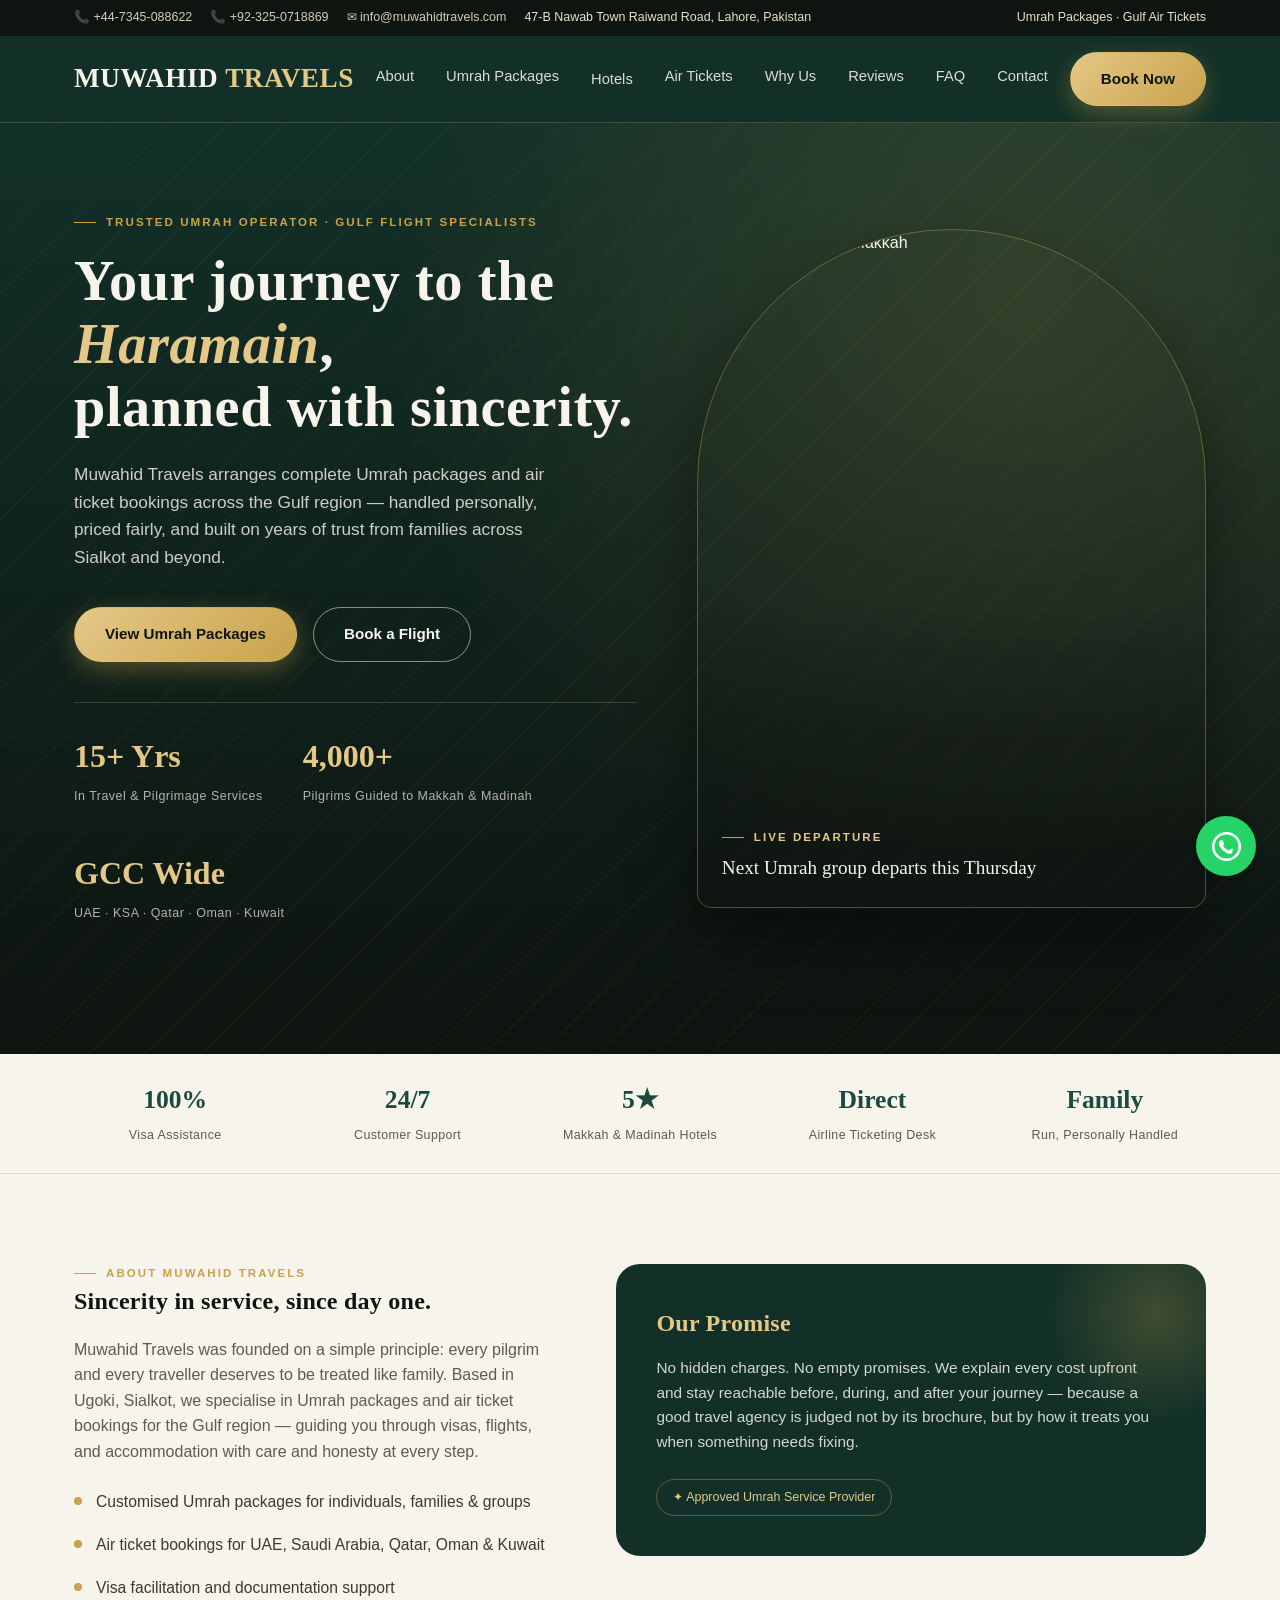
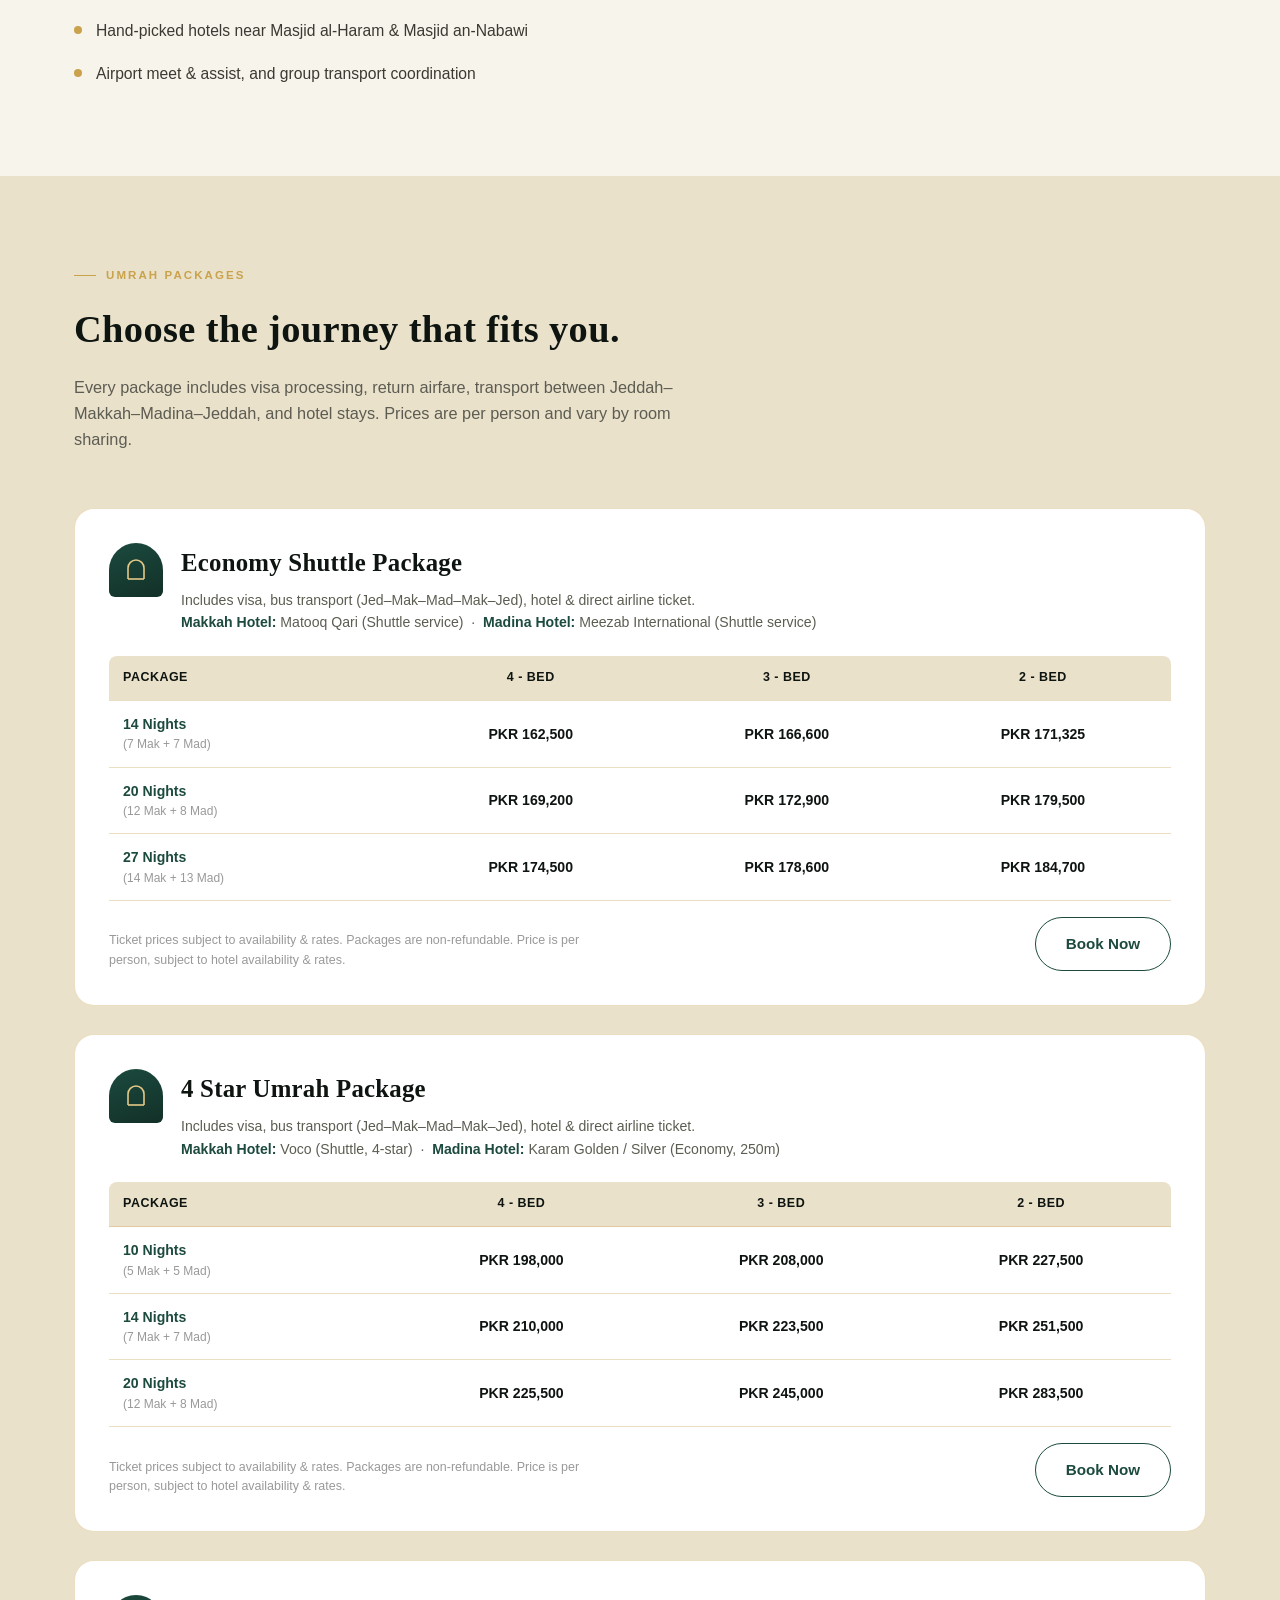
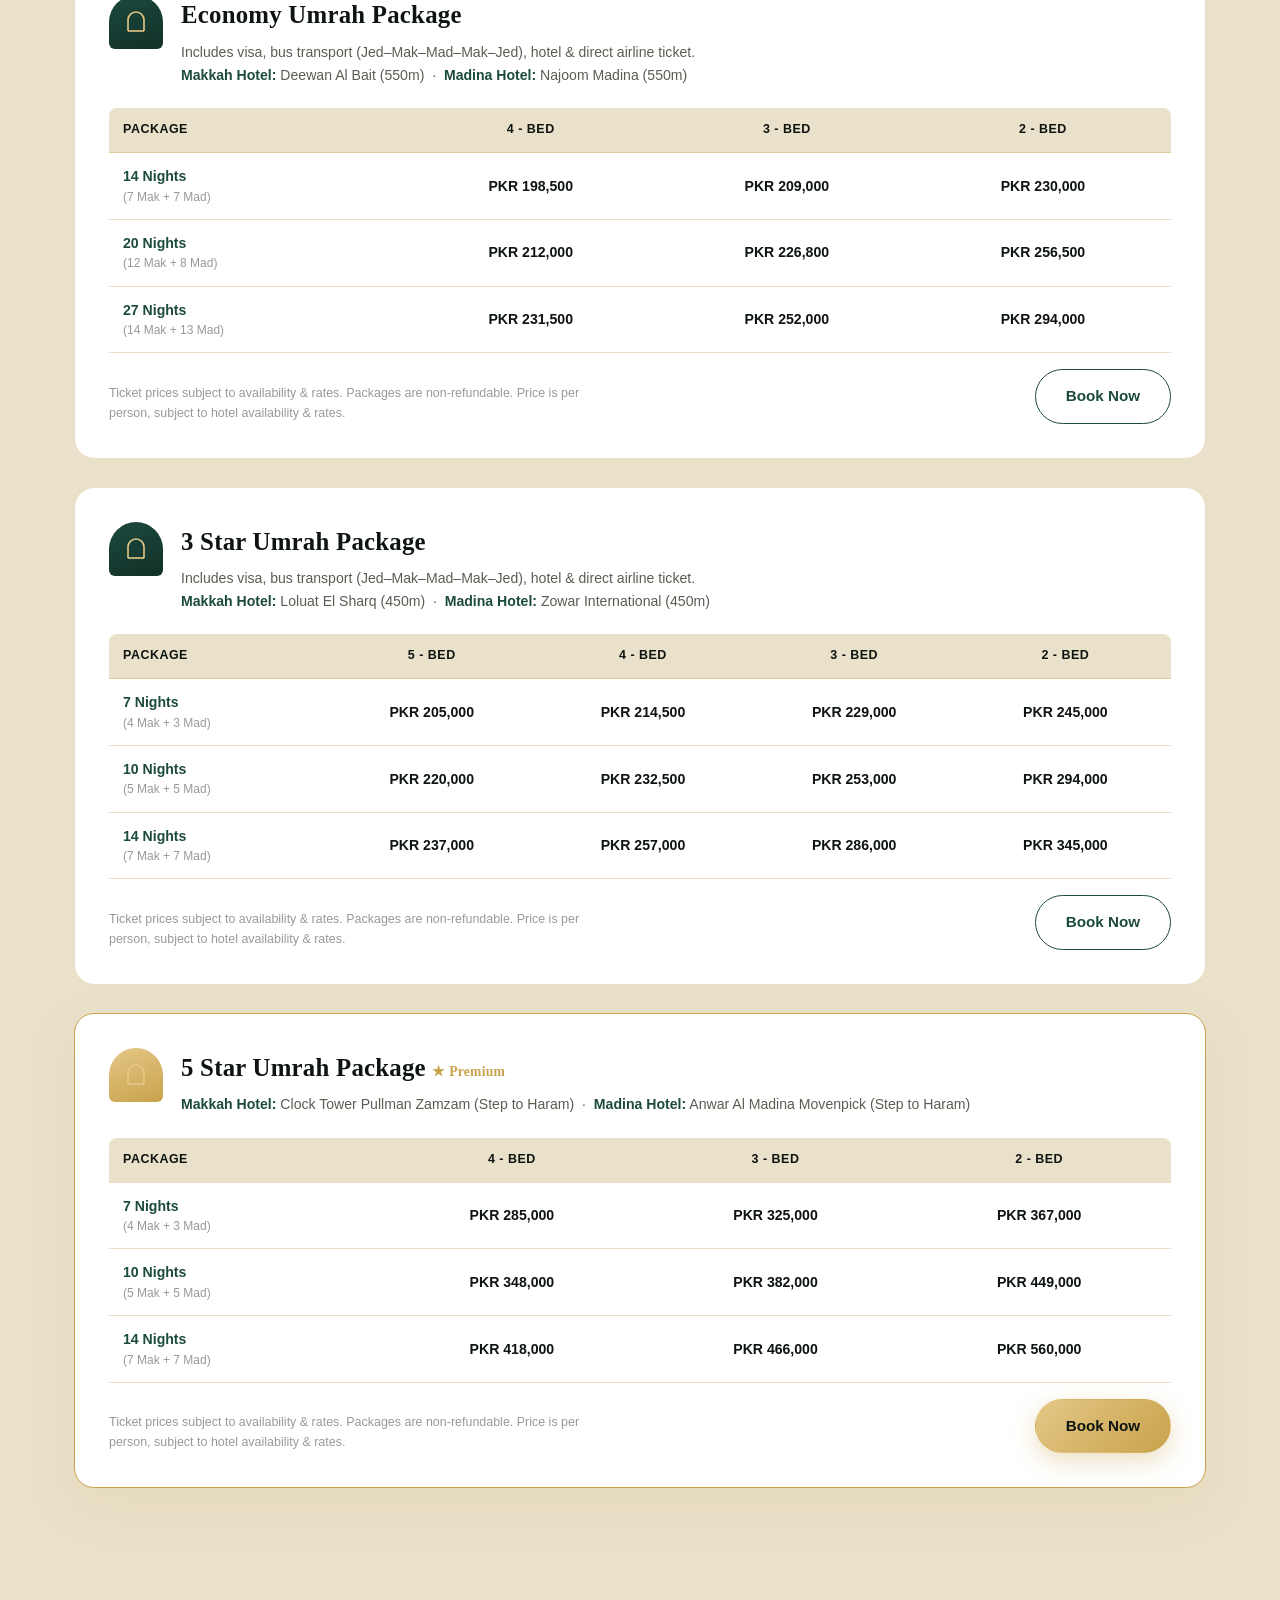
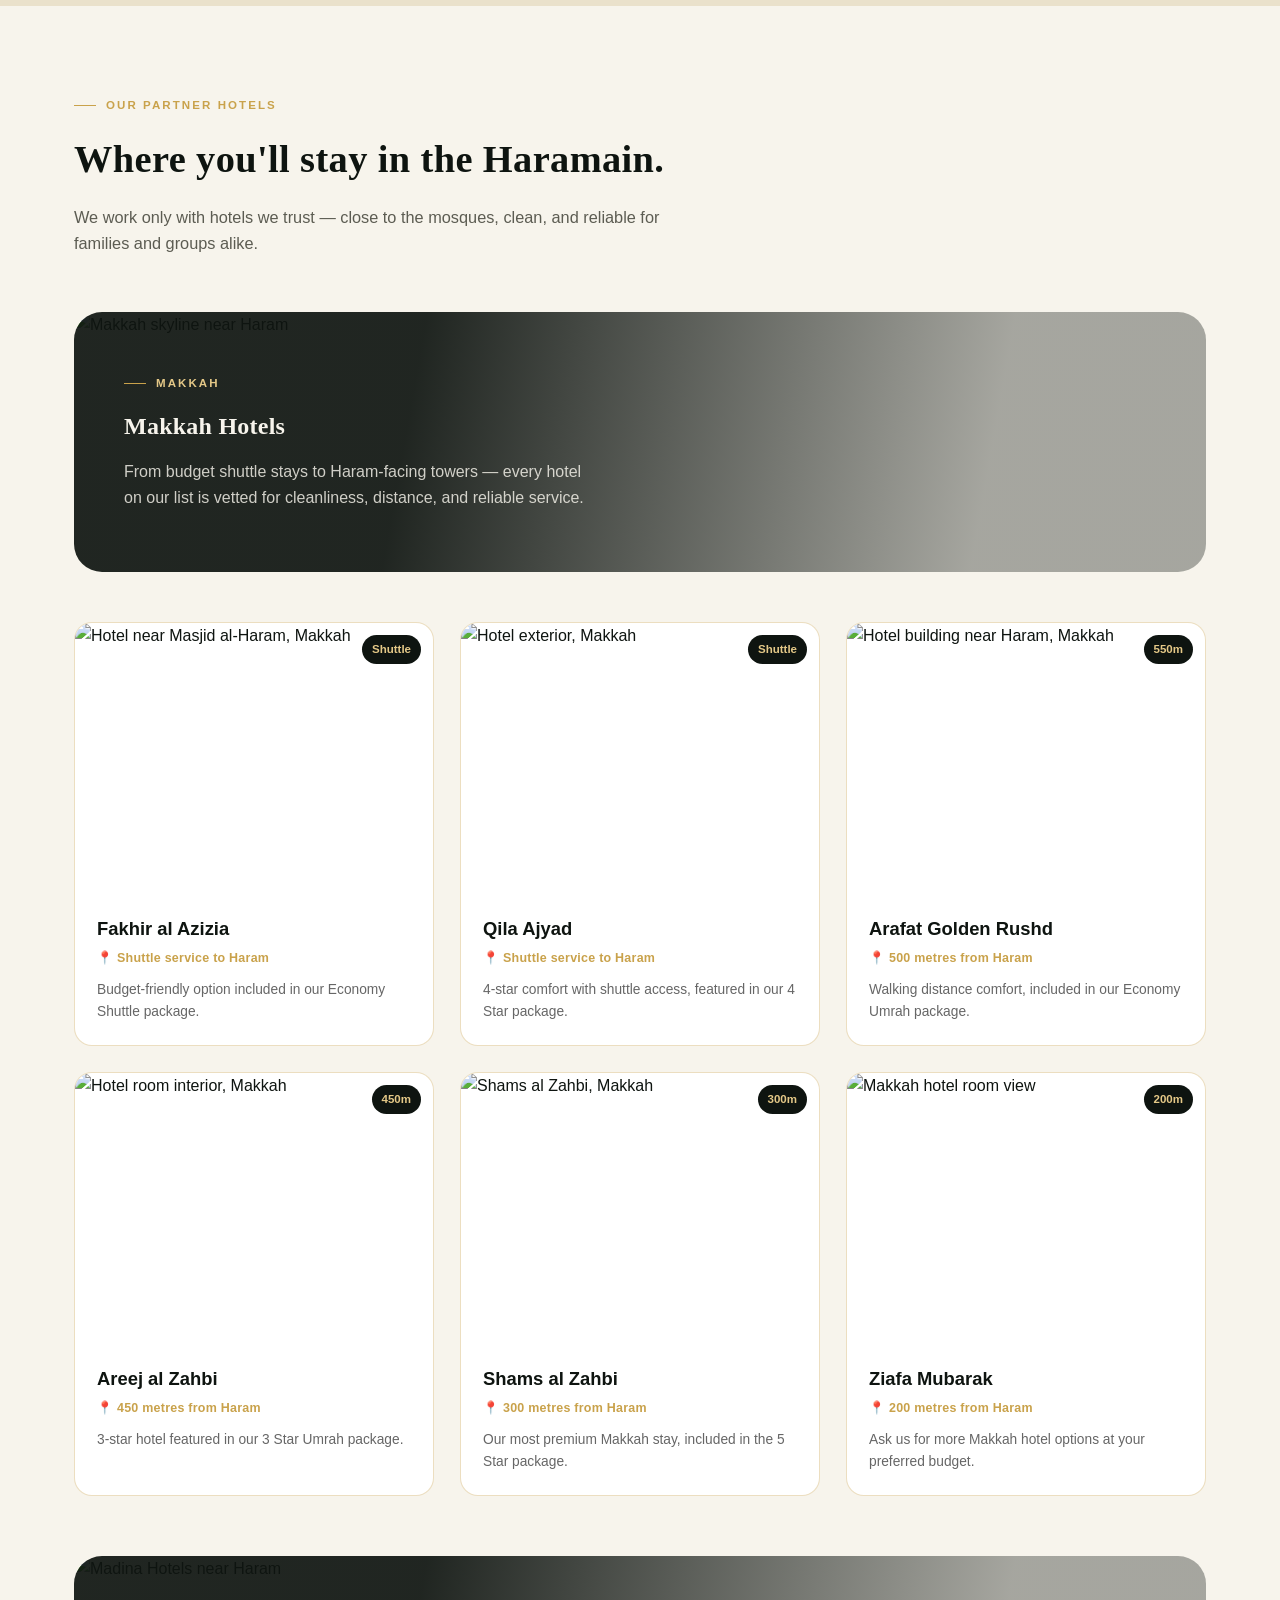
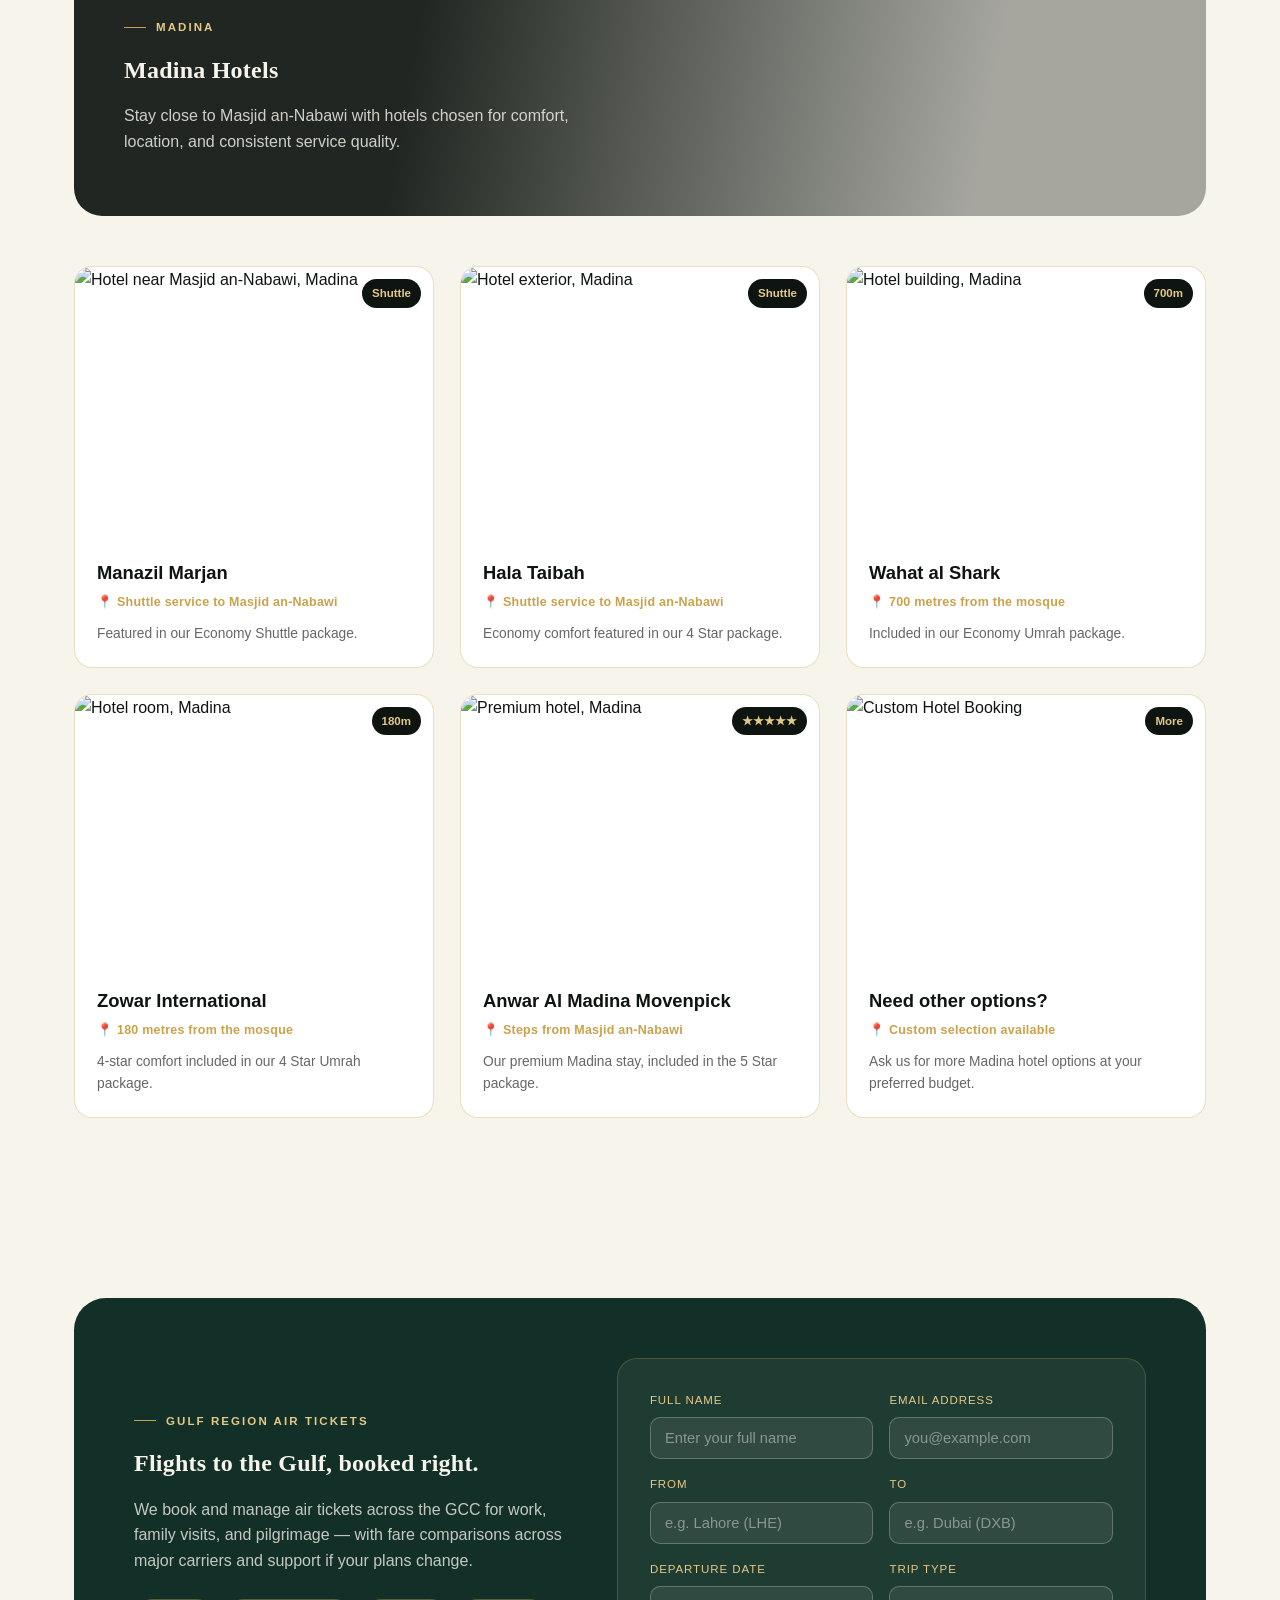
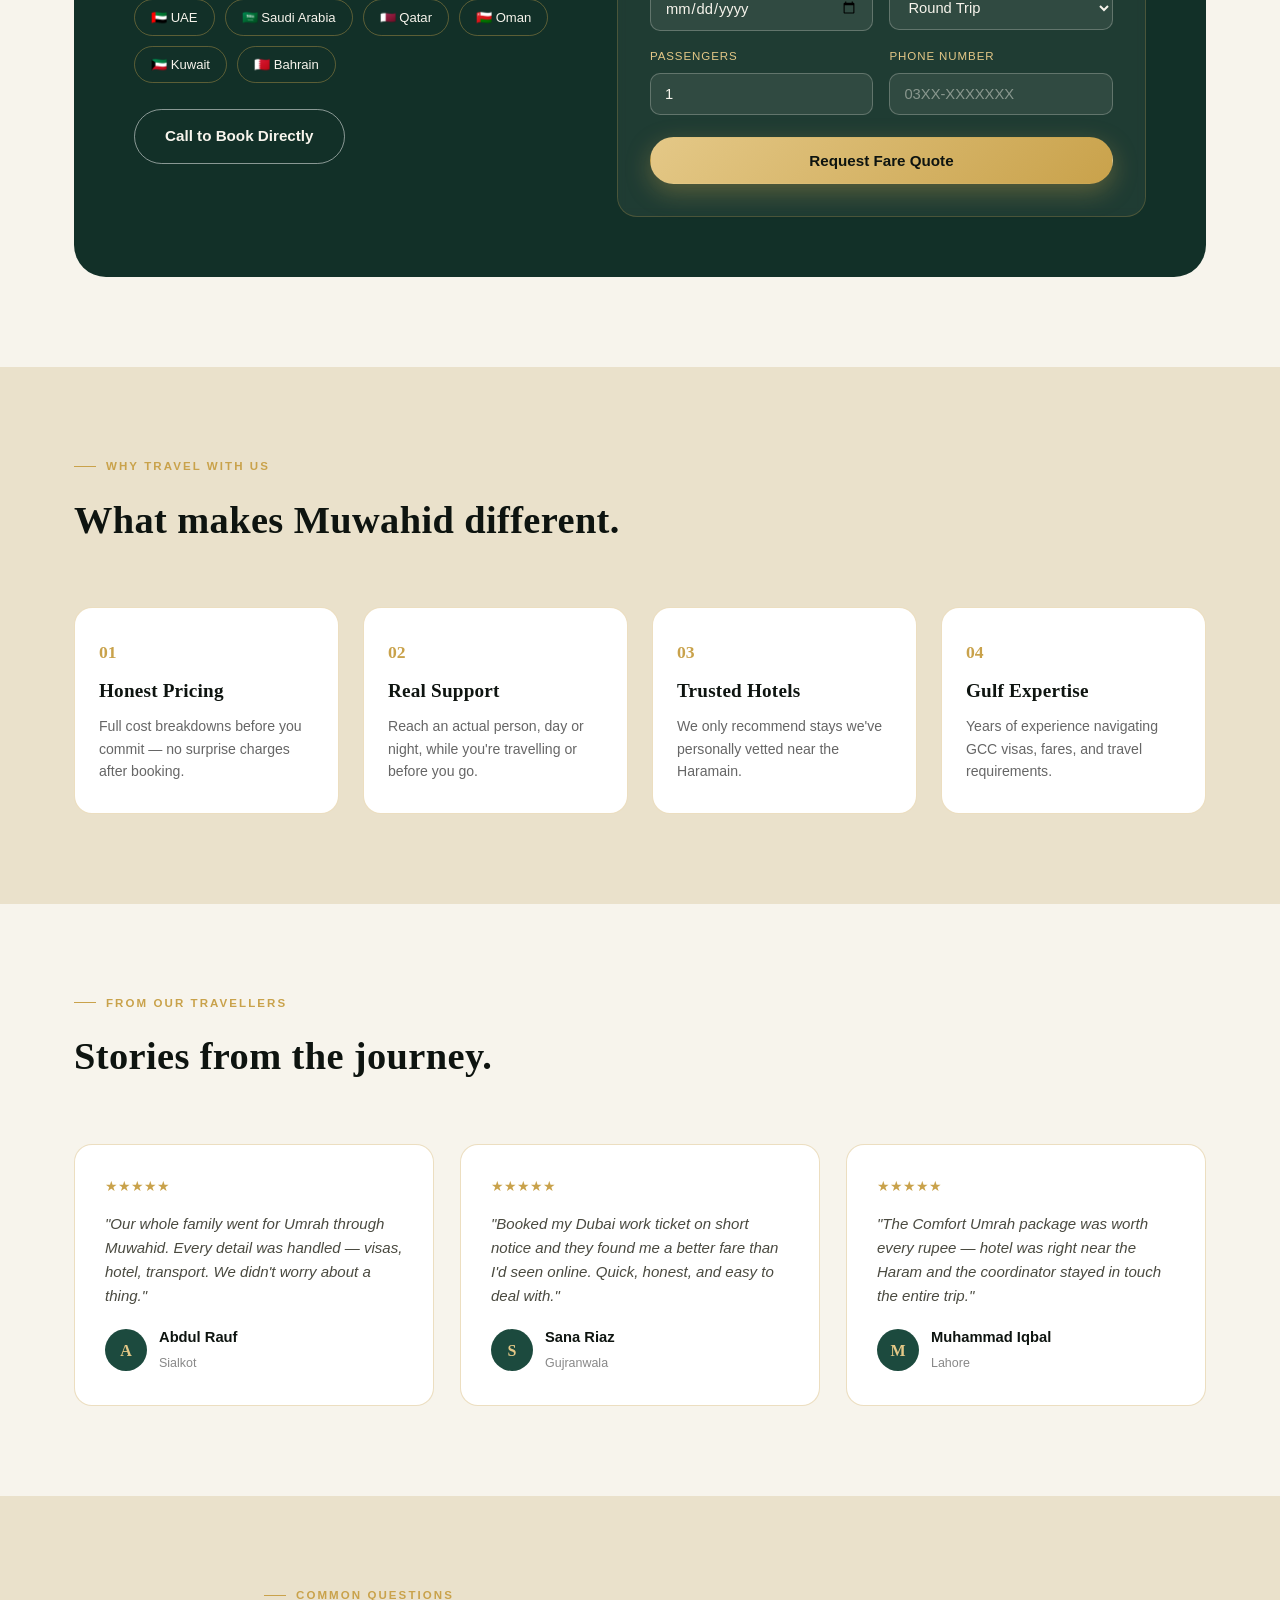
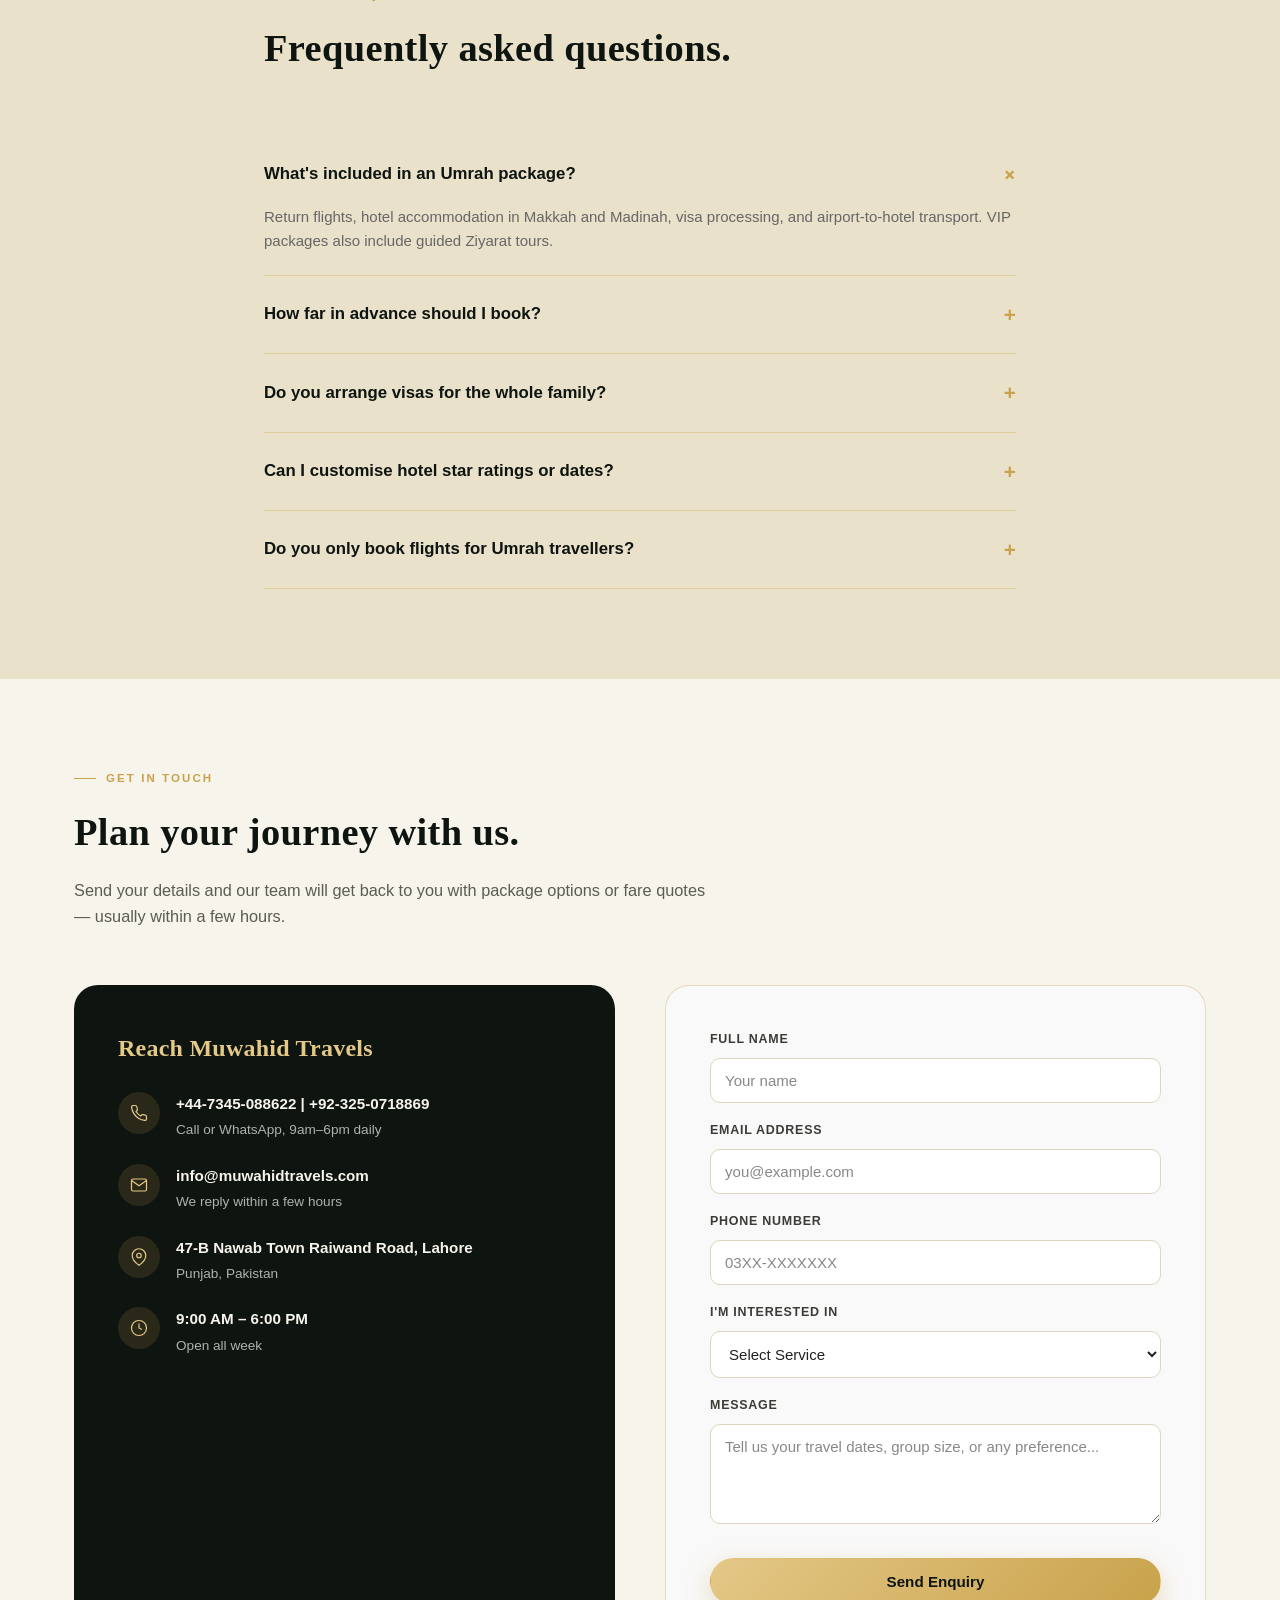
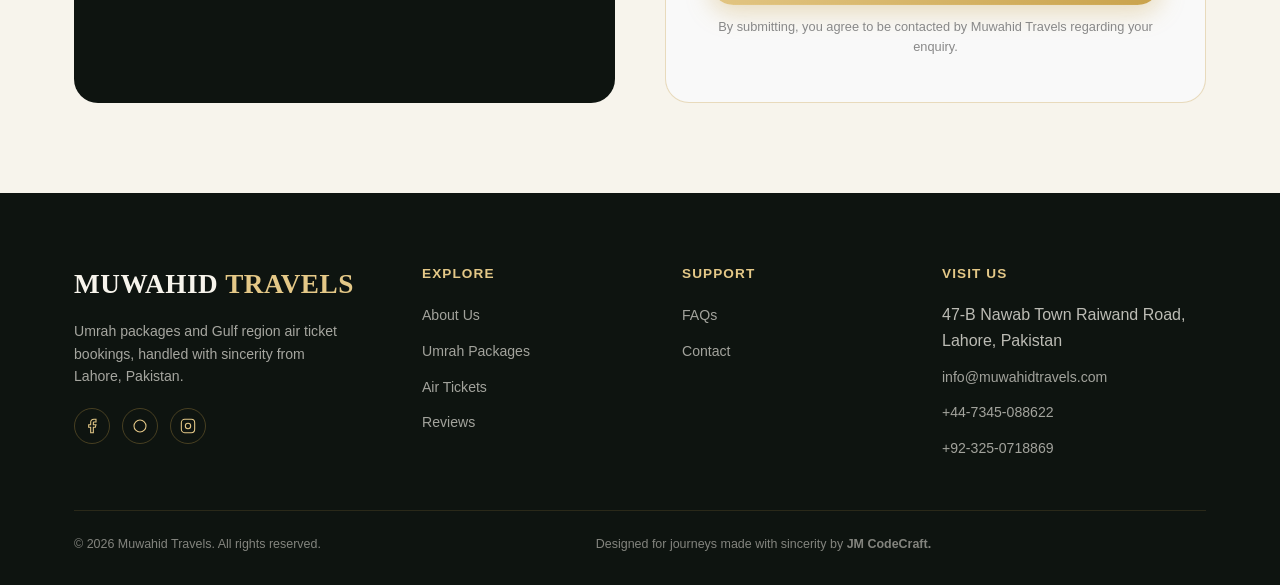
==== commit 18ce039f: "Update index.html" ====
--- a/index.html
+++ b/index.html
@@ -17,6 +17,7 @@
   <div class="wrap">
     <div class="topbar-links">
       <a href="tel:+447345088622">📞 +44‑7345‑088622</a>
+      <a href="tel:+923250718869">📞 +92-325-0718869</a>
       <a href="mailto:info@muwahidtravels.com">✉ info@muwahidtravels.com</a>
       <span>47-B Nawab Town Raiwand Road, Lahore, Pakistan</span>
     </div>
@@ -77,7 +78,7 @@
       <div class="eyebrow">Trusted Umrah Operator · Gulf Flight Specialists</div>
       <h1>Your journey to the <em>Haramain</em>,<br>planned with sincerity.</h1>
       <p class="lead">Muwahid Travels arranges complete Umrah packages and air ticket bookings across the Gulf region —
-        handled personally, priced fairly, and built on years of trust from families across Lahore and beyond.</p>
+        handled personally, priced fairly, and built on years of trust from families across Sialkot and beyond.</p>
       <div class="hero-ctas">
         <a href="#packages" class="btn btn-gold">View Umrah Packages</a>
         <a href="#flights" class="btn btn-outline">Book a Flight</a>
@@ -606,15 +607,15 @@
         <!-- Journey -->
         <div class="row">
           <div class="field">
-            <label>Departure Date</label>
-            <input type="date" name="Departure_Date" required>
-          </div>
-
-          <div class="field">
-            <label>Trip Type</label>
-            <select name="Trip_Type">
-              <option>One Way</option>
-              <option selected>Round Trip</option>
+            <label for="departureDate">Departure Date</label>
+            <input type="date" id="departureDate" name="Departure_Date" required>
+          </div>
+
+          <div class="field">
+            <label for="tripType">Trip Type</label>
+            <select id="tripType" name="Trip_Type">
+              <option value="One Way">One Way</option>
+              <option value="Round Trip" selected>Round Trip</option>
             </select>
           </div>
         </div>
@@ -761,7 +762,7 @@
               <path
                 d="M22 16.92v3a2 2 0 01-2.18 2 19.79 19.79 0 01-8.63-3.07 19.5 19.5 0 01-6-6 19.79 19.79 0 01-3.07-8.67A2 2 0 014.11 2h3a2 2 0 012 1.72c.13.96.36 1.9.68 2.81a2 2 0 01-.45 2.11L8.09 9.91a16 16 0 006 6l1.27-1.27a2 2 0 012.11-.45c.91.32 1.85.55 2.81.68A2 2 0 0122 16.92z" />
             </svg></div>
-          <div><b>+44‑7345‑088622</b><span>Call or WhatsApp, 9am–6pm daily</span></div>
+          <div><b>+44‑7345‑088622 | +92-325-0718869 </b><span>Call or WhatsApp, 9am–6pm daily</span></div>
         </div>
         <div class="contact-row">
           <div class="icon"><svg viewBox="0 0 24 24" fill="none" stroke-width="1.6">
@@ -857,7 +858,11 @@
         <ul>
           <li><a href="#faq">FAQs</a></li>
           <li><a href="#contact">Contact</a></li>
-          <li><a href="tel:+447345088622">Call Us</a></li>
+          <!-- <li>
+            Call Us:
+            <a href="tel:+447345088622">+44 7345 088622</a> |
+            <a href="tel:+923250718869">+92 325 0718869</a>
+          </li> -->
         </ul>
       </div>
       <div>
@@ -866,6 +871,7 @@
           <li><span>47-B Nawab Town Raiwand Road, Lahore, Pakistan</span></li>
           <li><a href="mailto:info@muwahidtravels.com">info@muwahidtravels.com</a></li>
           <li><a href="tel:+447345088622">+44‑7345‑088622</a></li>
+          <li><a href="tel:+923250718869">+92-325-0718869</a></li>
         </ul>
       </div>
     </div>
@@ -876,12 +882,27 @@
   </div>
 </footer>
 <!-- WHATSAPP FLOAT -->
-<a class="wa-float" href="https://wa.me/447345088622" target="_blank" aria-label="Chat on WhatsApp">
+<!-- <a class="wa-float" href="https://wa.me/447345088622" target="_blank" aria-label="Chat on WhatsApp">
   <svg viewBox="0 0 24 24">
     <path
       d="M17.5 14.4c-.3-.1-1.7-.8-1.9-.9-.3-.1-.5-.1-.6.1-.2.3-.7.9-.9 1-.2.2-.3.2-.6.1-1.6-.8-2.7-1.4-3.8-3.2-.1-.2 0-.4.1-.5l.5-.6c.1-.2.1-.4 0-.5-.1-.2-.6-1.4-.8-1.9-.2-.5-.4-.4-.6-.4h-.5c-.2 0-.5.1-.7.3-.2.2-.9.9-.9 2.1 0 1.3.9 2.5 1.1 2.7.1.2 1.7 2.6 4.2 3.7 2 .9 2 .6 2.4.6.4 0 1.3-.5 1.5-1.1.2-.5.2-1 .1-1.1 0-.1-.2-.2-.5-.4zM12 2a10 10 0 100 20 10 10 0 000-20zm0 18.2a8.2 8.2 0 110-16.4 8.2 8.2 0 010 16.4z" />
   </svg>
-</a>
+</a> -->
+<div class="wa-dropdown">
+  <!-- Main Floating Button -->
+  <a class="wa-float" href="#" aria-label="Chat on WhatsApp">
+    <svg viewBox="0 0 24 24">
+      <path
+        d="M17.5 14.4c-.3-.1-1.7-.8-1.9-.9-.3-.1-.5-.1-.6.1-.2.3-.7.9-.9 1-.2.2-.3.2-.6.1-1.6-.8-2.7-1.4-3.8-3.2-.1-.2 0-.4.1-.5l.5-.6c.1-.2.1-.4 0-.5-.1-.2-.6-1.4-.8-1.9-.2-.5-.4-.4-.6-.4h-.5c-.2 0-.5.1-.7.3-.2.2-.9.9-.9 2.1 0 1.3.9 2.5 1.1 2.7.1.2 1.7 2.6 4.2 3.7 2 .9 2 .6 2.4.6.4 0 1.3-.5 1.5-1.1.2-.5.2-1 .1-1.1 0-.1-.2-.2-.5-.4zM12 2a10 10 0 100 20 10 10 0 000-20zm0 18.2a8.2 8.2 0 110-16.4 8.2 8.2 0 010 16.4z" />
+    </svg>
+  </a>
+
+  <!-- Popup Menu with Two Numbers -->
+  <div class="wa-dropdown-content">
+    <a href="https://wa.me/447345088622" target="_blank">Chat (UK Support)</a>
+    <a href="https://wa.me/923250718869" target="_blank">Chat (PK Support)</a>
+  </div>
+</div>
 <script src="js/main.js"></script>
 <script>
   // Wire up nav, FAQ, and forms once the page has loaded
--- a/css/style.css
+++ b/css/style.css
@@ -1336,3 +1336,76 @@
     transition: none !important;
   }
 }
+/* Container for the dropdown */
+.wa-dropdown {
+  position: fixed;
+  bottom: 20px;
+  right: 20px;
+  z-index: 1000;
+}
+
+/* Base floating button style */
+.wa-float {
+  display: flex;
+  align-items: center;
+  justify-content: center;
+  width: 60px;
+  height: 60px;
+  background-color: #25d366;
+  color: #fff;
+  border-radius: 50px;
+  box-shadow: 0px 4px 10px rgba(0, 0, 0, 0.3);
+  transition: transform 0.3s ease;
+  cursor: pointer;
+}
+
+.wa-float svg {
+  width: 35px;
+  height: 35px;
+  fill: #fff;
+}
+
+/* Dropdown content */
+.wa-dropdown-content {
+  display: none;
+  position: absolute;
+  bottom: 70px; /* Sits right above the button */
+  right: 0;
+  background-color: #ffffff;
+  min-width: 180px;
+  box-shadow: 0px 8px 16px rgba(0, 0, 0, 0.2);
+  border-radius: 8px;
+  overflow: hidden;
+  z-index: 1001;
+}
+
+/* FIX: Creates an invisible hover bridge so the menu doesn't vanish mid-move */
+.wa-dropdown-content::after {
+  content: "";
+  position: absolute;
+  top: 100%;
+  left: 0;
+  width: 100%;
+  height: 20px;
+}
+
+/* Links inside the dropdown */
+.wa-dropdown-content a {
+  color: #333;
+  padding: 12px 16px;
+  text-decoration: none;
+  display: block;
+  font-size: 14px;
+  font-family: sans-serif;
+  transition: background-color 0.2s;
+}
+
+.wa-dropdown-content a:hover {
+  background-color: #f1f1f1;
+  color: #25d366;
+}
+
+/* Show the dropdown on hover */
+.wa-dropdown:hover .wa-dropdown-content {
+  display: block;
+}
